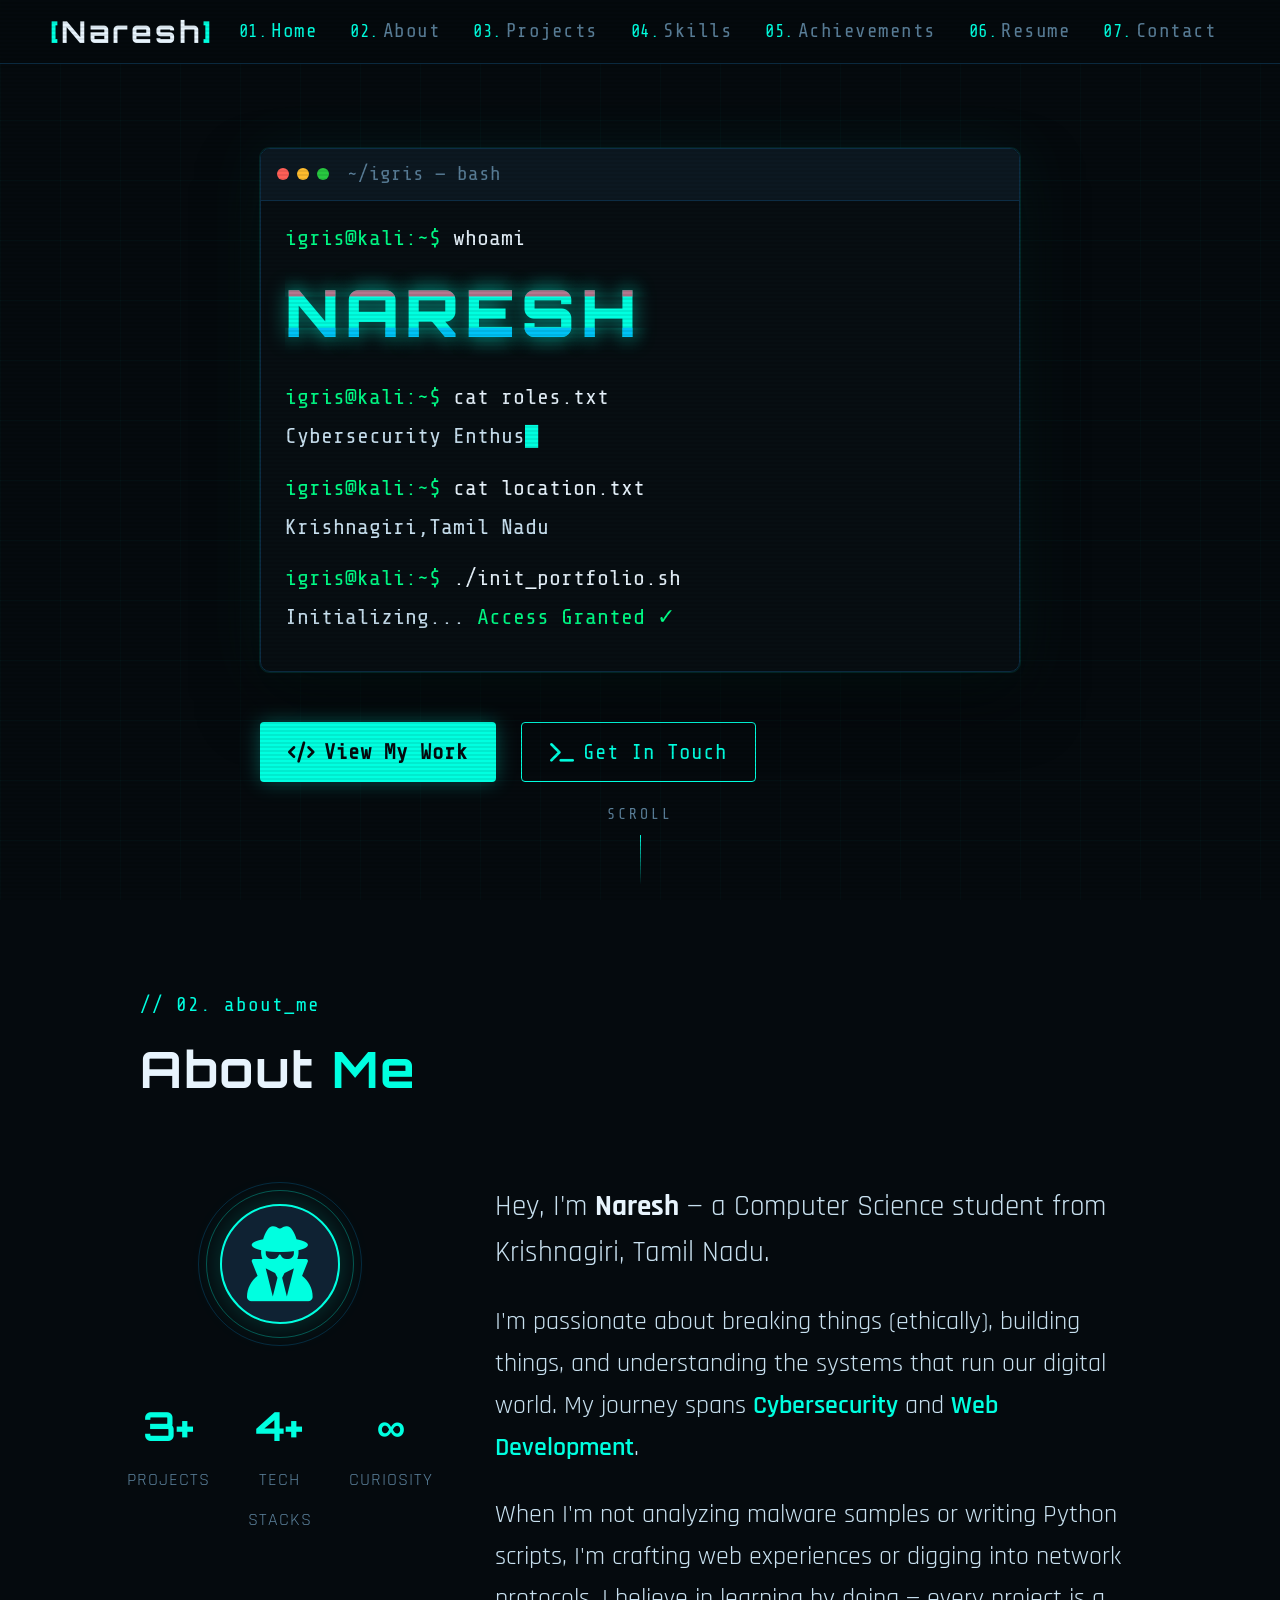
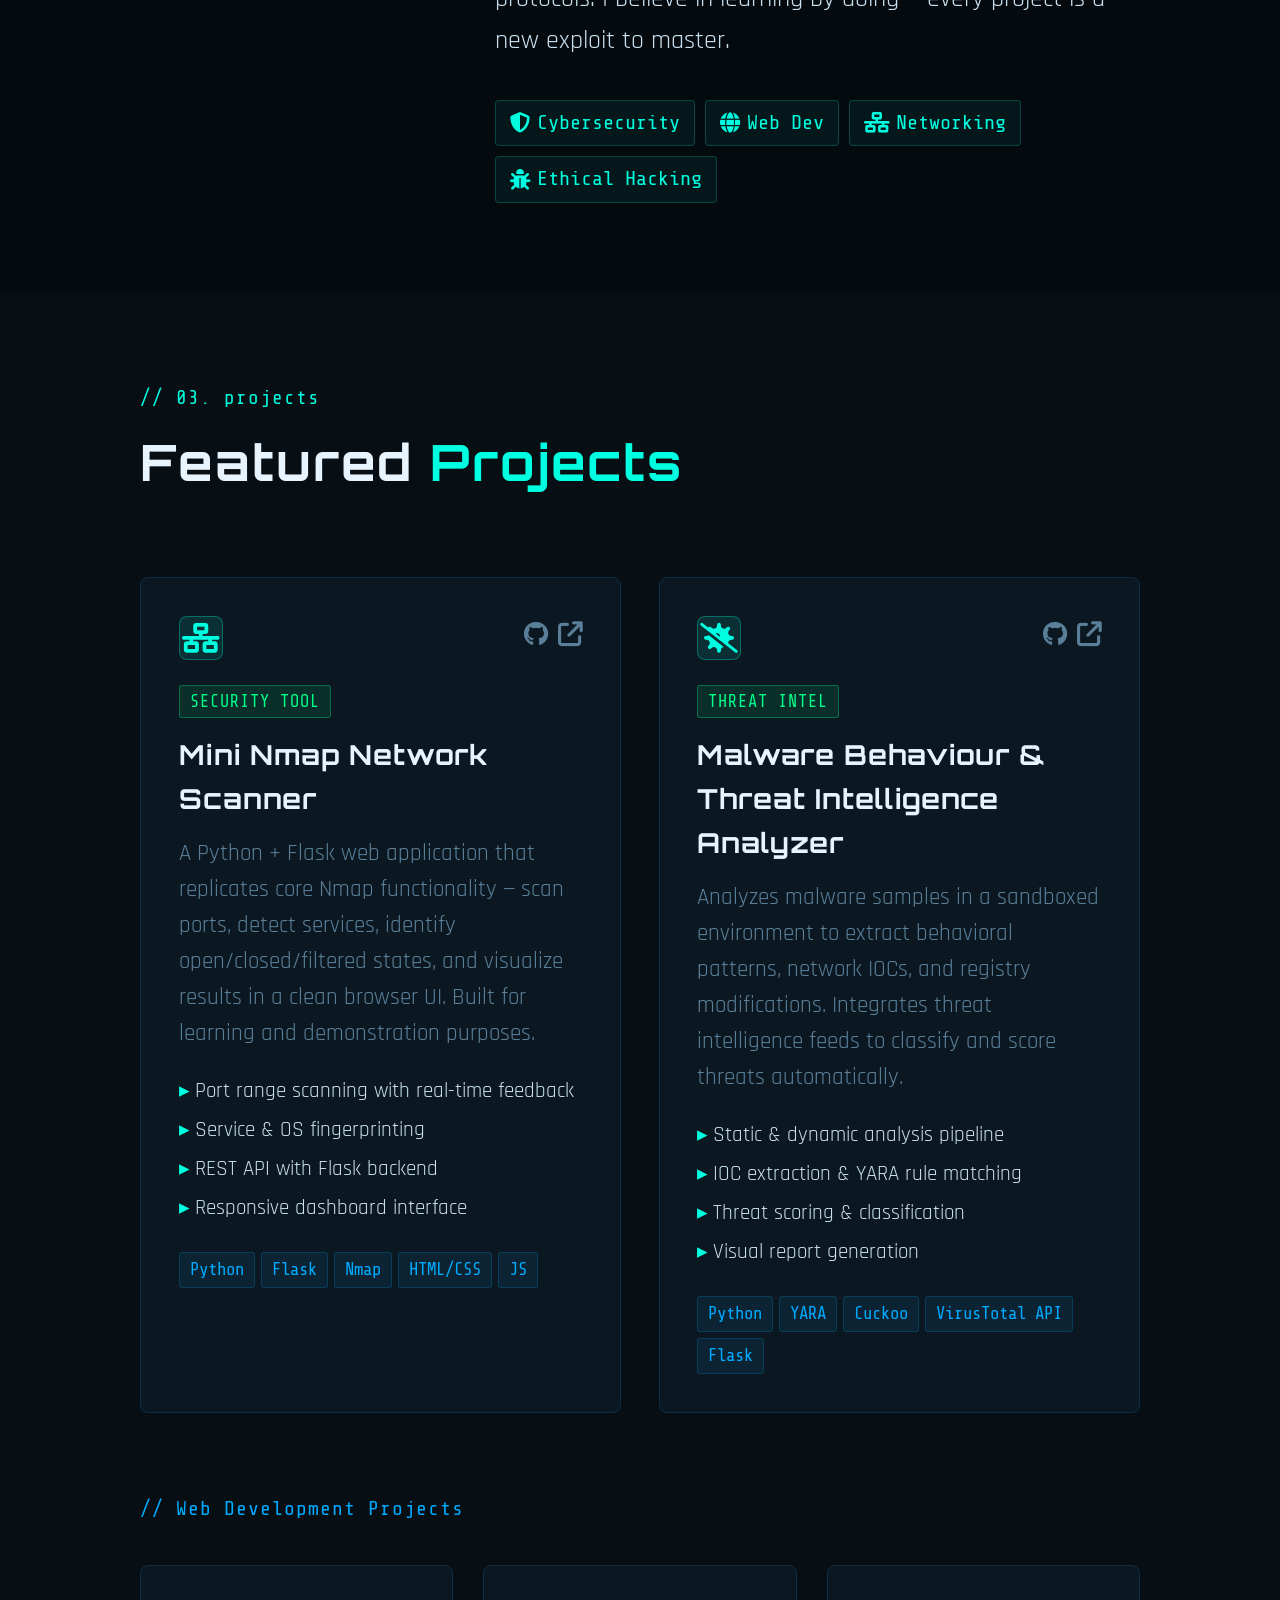
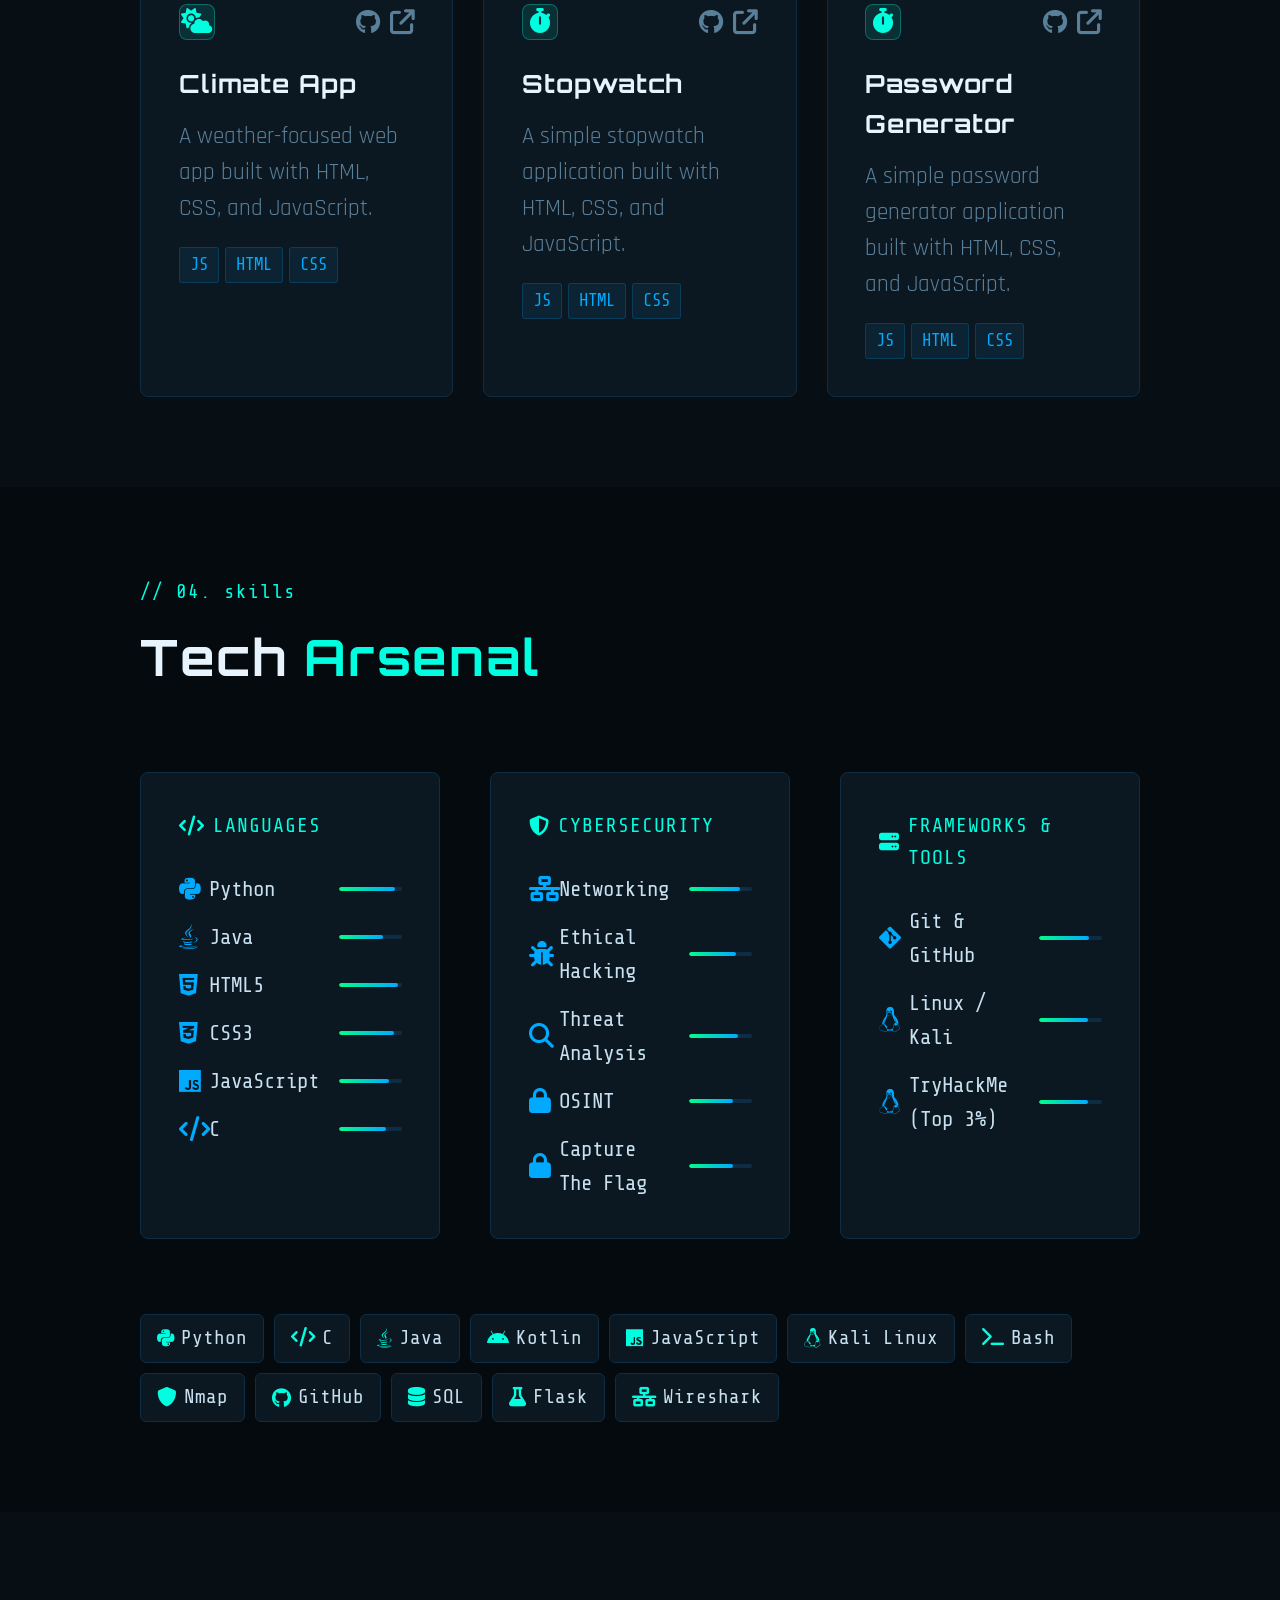
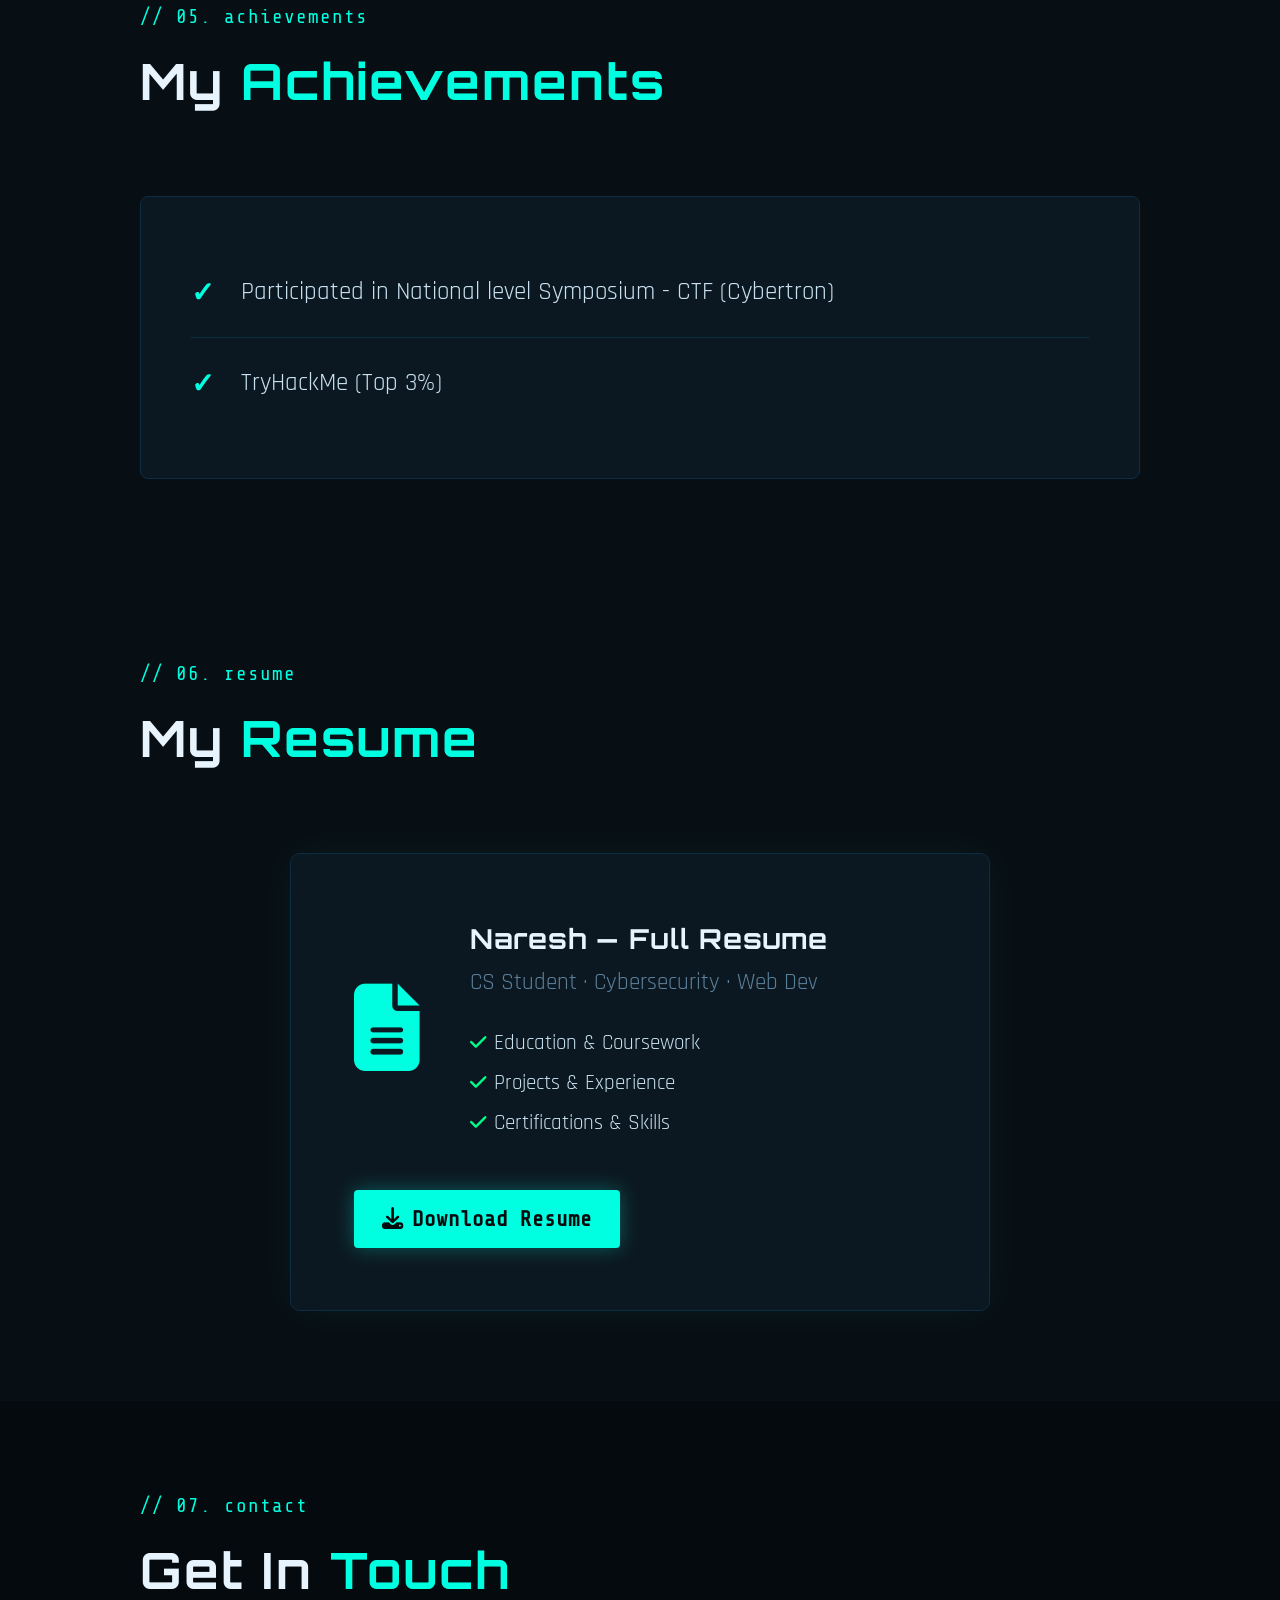
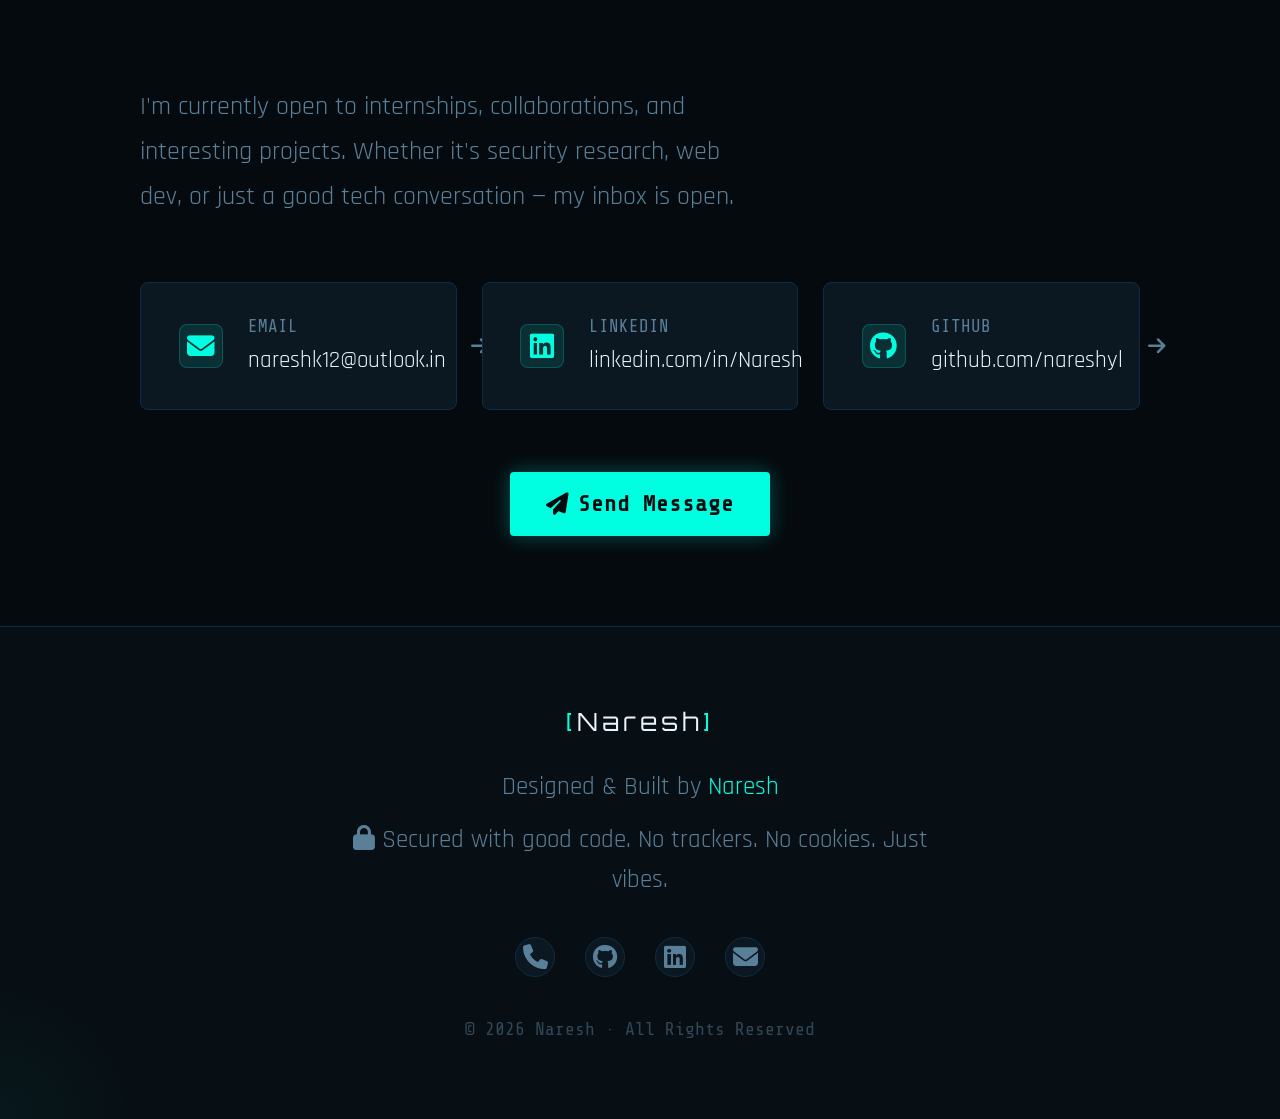
==== index.html @ d94ddc23 "Initial commit" ====
<!DOCTYPE html>
<html lang="en">
<head>
  <meta charset="UTF-8" />
  <meta name="viewport" content="width=device-width, initial-scale=1.0"/>
  <title>Naresh</title>
  <link rel="stylesheet" href="style.css" />
  <link rel="stylesheet" href="https://cdnjs.cloudflare.com/ajax/libs/font-awesome/6.5.0/css/all.min.css"/>
  <link href="https://fonts.googleapis.com/css2?family=Share+Tech+Mono&family=Rajdhani:wght@400;500;600;700&family=Orbitron:wght@400;700;900&display=swap" rel="stylesheet"/>
</head>
<body>

  <!-- Scanline overlay -->
  <div class="scanlines"></div>
  <!-- Grid background -->
  <div class="grid-bg"></div>

  <!-- ============ NAV ============ -->
  <nav id="navbar">
    <div class="nav-logo">
      <span class="bracket">[</span>Naresh<span class="bracket">]</span>
    </div>
    <button class="hamburger" id="hamburger" aria-label="Toggle menu">
      <span></span><span></span><span></span>
    </button>
    <ul class="nav-links" id="nav-links">
      <li><a href="#home" class="nav-link"><span class="nav-num">01.</span>Home</a></li>
      <li><a href="#about" class="nav-link"><span class="nav-num">02.</span>About</a></li>
      <li><a href="#projects" class="nav-link"><span class="nav-num">03.</span>Projects</a></li>
      <li><a href="#skills" class="nav-link"><span class="nav-num">04.</span>Skills</a></li>
      <li><a href="#achievements" class="nav-link"><span class="nav-num">05.</span>Achievements</a></li>
      <li><a href="#resume" class="nav-link"><span class="nav-num">06.</span>Resume</a></li>
      <li><a href="#contact" class="nav-link"><span class="nav-num">07.</span>Contact</a></li>
    </ul>
  </nav>

  <!-- ============ HERO ============ -->
  <section id="home" class="hero">
    <div class="hero-content">
      <div class="hero-terminal">
        <div class="terminal-bar">
          <span class="dot red"></span><span class="dot yellow"></span><span class="dot green"></span>
          <span class="terminal-title">~/igris — bash</span>
        </div>
        <div class="terminal-body">
          <p class="terminal-line"><span class="prompt">igris@kali:~$</span> <span class="cmd">whoami</span></p>
          <p class="terminal-output glitch" data-text="NARESH">NARESH</p>
          <p class="terminal-line"><span class="prompt">igris@kali:~$</span> <span class="cmd">cat roles.txt</span></p>
          <p class="terminal-output"><span id="typed-role"></span><span class="cursor-blink">█</span></p>
          <p class="terminal-line"><span class="prompt">igris@kali:~$</span> <span class="cmd">cat location.txt</span></p>
          <p class="terminal-output"> Krishnagiri,Tamil Nadu</p>
          <p class="terminal-line"><span class="prompt">igris@kali:~$</span> <span class="cmd">./init_portfolio.sh</span></p>
          <p class="terminal-output">Initializing... <span class="blink-text">Access Granted ✓</span></p>
        </div>
      </div>
      <div class="hero-cta">
        <a href="#projects" class="btn-primary"><i class="fa fa-code"></i> View My Work</a>
        <a href="#contact" class="btn-outline"><i class="fa fa-terminal"></i> Get In Touch</a>
      </div>
    </div>
    <div class="hero-particles" id="particles"></div>
    <div class="scroll-indicator">
      <span>SCROLL</span>
      <div class="scroll-line"></div>
    </div>
  </section>

  <!-- ============ ABOUT ============ -->
  <section id="about" class="section">
    <div class="container">
      <div class="section-header">
        <span class="section-tag">// 02. about_me</span>
        <h2>About <span class="accent">Me</span></h2>
      </div>
      <div class="about-grid">
        <div class="about-avatar">
          <div class="avatar-frame">
            <div class="avatar-inner">
              <i class="fa fa-user-secret avatar-icon"></i>
            </div>
            <div class="avatar-ring ring1"></div>
            <div class="avatar-ring ring2"></div>
          </div>
          <div class="about-stats">
            <div class="stat"><span class="stat-num">3+</span><span class="stat-label">Projects</span></div>
            <div class="stat"><span class="stat-num">4+</span><span class="stat-label">Tech Stacks</span></div>
            <div class="stat"><span class="stat-num">∞</span><span class="stat-label">Curiosity</span></div>
          </div>
        </div>
        <div class="about-text">
          <p class="about-intro">Hey, I'm <strong>Naresh</strong> — a Computer Science student from Krishnagiri, Tamil Nadu.</p>
          <p>I'm passionate about breaking things (ethically), building things, and understanding the systems that run our digital world. My journey spans <span class="highlight">Cybersecurity</span> and <span class="highlight">Web Development</span>.</p>
          <p>When I'm not analyzing malware samples or writing Python scripts, I'm crafting web experiences or digging into network protocols. I believe in learning by doing — every project is a new exploit to master.</p>
          <div class="about-tags">
            <span class="tag"><i class="fa fa-shield-halved"></i> Cybersecurity</span>
            <span class="tag"><i class="fa fa-globe"></i> Web Dev</span>
            <span class="tag"><i class="fa fa-network-wired"></i> Networking</span>
            <span class="tag"><i class="fa fa-bug"></i> Ethical Hacking</span>
          </div>
        </div>
      </div>
    </div>
  </section>

  <!-- ============ PROJECTS ============ -->
  <section id="projects" class="section alt-section">
    <div class="container">
      <div class="section-header">
        <span class="section-tag">// 03. projects</span>
        <h2>Featured <span class="accent">Projects</span></h2>
      </div>

      <!-- Featured Projects -->
      <div class="projects-featured">

        <div class="project-card featured" data-tilt>
          <div class="card-glow"></div>
          <div class="project-header">
            <div class="project-icon"><i class="fa fa-network-wired"></i></div>
            <div class="project-links">
              <a href="https://github.com/nareshyl/mini-nmap-tool" target="_blank" rel="noopener noreferrer" class="icon-link" title="GitHub"><i class="fab fa-github"></i></a>
              <a href="https://mini-nmap-tool.onrender.com/" target="_blank" rel="noopener noreferrer" class="icon-link" title="Live Demo"><i class="fa fa-arrow-up-right-from-square"></i></a>
            </div>
          </div>
          <div class="project-badge">Security Tool</div>
          <h3 class="project-title">Mini Nmap Network Scanner</h3>
          <p class="project-desc">A Python + Flask web application that replicates core Nmap functionality — scan ports, detect services, identify open/closed/filtered states, and visualize results in a clean browser UI. Built for learning and demonstration purposes.</p>
          <ul class="project-features">
            <li>Port range scanning with real-time feedback</li>
            <li>Service & OS fingerprinting</li>
            <li>REST API with Flask backend</li>
            <li>Responsive dashboard interface</li>
          </ul>
          <div class="project-tech">
            <span>Python</span><span>Flask</span><span>Nmap</span><span>HTML/CSS</span><span>JS</span>
          </div>
        </div>

        <div class="project-card featured" data-tilt>
          <div class="card-glow"></div>
          <div class="project-header">
            <div class="project-icon"><i class="fa fa-virus-slash"></i></div>
            <div class="project-links">
              <a href="https://github.com/nareshyl/malware-analyzer" target="_blank" rel="noopener noreferrer" class="icon-link" title="GitHub"><i class="fab fa-github"></i></a>
              <a href="https://malware-behaviour-analyzer-with-threat.onrender.com/" target="_blank" rel="noopener noreferrer" class="icon-link" title="Live Demo"><i class="fa fa-arrow-up-right-from-square"></i></a>
            </div>
          </div>
          <div class="project-badge">Threat Intel</div>
          <h3 class="project-title">Malware Behaviour & Threat Intelligence Analyzer</h3>
          <p class="project-desc">Analyzes malware samples in a sandboxed environment to extract behavioral patterns, network IOCs, and registry modifications. Integrates threat intelligence feeds to classify and score threats automatically.</p>
          <ul class="project-features">
            <li>Static & dynamic analysis pipeline</li>
            <li>IOC extraction & YARA rule matching</li>
            <li>Threat scoring & classification</li>
            <li>Visual report generation</li>
          </ul>
          <div class="project-tech">
            <span>Python</span><span>YARA</span><span>Cuckoo</span><span>VirusTotal API</span><span>Flask</span>
          </div>
        </div>

      </div>

      <!-- Web Projects Grid -->
      <div class="web-projects-header">
        <span class="section-sub">// Web Development Projects</span>
      </div>
      <div class="projects-grid">
        <div class="project-card mini" data-tilt>
          <div class="project-header">
            <div class="project-icon small"><i class="fa fa-cloud-sun"></i></div>
            <div class="project-links">
              <a href="https://github.com/nareshyl/climate" target="_blank" rel="noopener noreferrer" class="icon-link" title="GitHub"><i class="fab fa-github"></i></a>
              <a href="https://nareshyl.github.io/climate/" target="_blank" rel="noopener noreferrer" class="icon-link" title="Live"><i class="fa fa-arrow-up-right-from-square"></i></a>
            </div>
          </div>
          <h3 class="project-title">Climate App</h3>
          <p class="project-desc">A weather-focused web app built with HTML, CSS, and JavaScript.</p>
          <div class="project-tech"><span>JS</span><span>HTML</span><span>CSS</span></div>
        </div>

        <div class="project-card mini" data-tilt>
          <div class="project-header">
            <div class="project-icon small"><i class="fa fa-stopwatch"></i></div>
            <div class="project-links">
              <a href="https://github.com/nareshyl/stopwatch" target="_blank" rel="noopener noreferrer" class="icon-link" title="GitHub"><i class="fab fa-github"></i></a>
              <a href="https://nareshyl.github.io/stopwatch/" target="_blank" rel="noopener noreferrer" class="icon-link" title="Live"><i class="fa fa-arrow-up-right-from-square"></i></a>
            </div>
          </div>
          <h3 class="project-title">Stopwatch</h3>
          <p class="project-desc">A simple stopwatch application built with HTML, CSS, and JavaScript.</p>
          <div class="project-tech"><span>JS</span><span>HTML</span><span>CSS</span></div>
        </div>

        <div class="project-card mini" data-tilt>
          <div class="project-header">
            <div class="project-icon small"><i class="fa fa-stopwatch"></i></div>
            <div class="project-links">
              <a href="https://github.com/nareshyl/Password-Generator-" target="_blank" rel="noopener noreferrer" class="icon-link" title="GitHub"><i class="fab fa-github"></i></a>
              <a href="https://nareshyl.github.io/Password-Generator-/" target="_blank" rel="noopener noreferrer" class="icon-link" title="Live"><i class="fa fa-arrow-up-right-from-square"></i></a>
            </div>
          </div>
          <h3 class="project-title">Password Generator</h3>
          <p class="project-desc">A simple password generator application built with HTML, CSS, and JavaScript.</p>
          <div class="project-tech"><span>JS</span><span>HTML</span><span>CSS</span></div>
        </div>

      </div>
    </div>
  </section>

  <!-- ============ SKILLS ============ -->
  <section id="skills" class="section">
    <div class="container">
      <div class="section-header">
        <span class="section-tag">// 04. skills</span>
        <h2>Tech <span class="accent">Arsenal</span></h2>
      </div>
      <div class="skills-container">

        <div class="skill-category">
          <div class="skill-cat-header"><i class="fa fa-code"></i> Languages</div>
          <div class="skill-items">
            <div class="skill-item">
              <i class="fab fa-python"></i>
              <span>Python</span>
              <div class="skill-bar"><div class="skill-fill" data-w="90"></div></div>
            </div>

            <div class="skill-item">
              <i class="fab fa-java"></i>
              <span>Java</span>
              <div class="skill-bar"><div class="skill-fill" data-w="70"></div></div>
            </div>
            <div class="skill-item">
              <i class="fab fa-html5"></i>
              <span>HTML5</span>
              <div class="skill-bar"><div class="skill-fill" data-w="95"></div></div>
            </div>
            <div class="skill-item">
              <i class="fab fa-css3-alt"></i>
              <span>CSS3</span>
              <div class="skill-bar"><div class="skill-fill" data-w="88"></div></div>
            </div>
            <div class="skill-item">
              <i class="fab fa-js"></i>
              <span>JavaScript</span>
              <div class="skill-bar"><div class="skill-fill" data-w="80"></div></div>
            </div>
            <div class="skill-item">
              <i class="fa fa-code"></i>
              <span>C</span>
              <div class="skill-bar"><div class="skill-fill" data-w="75"></div></div>
            </div>
          </div>
        </div>

        <div class="skill-category">
          <div class="skill-cat-header"><i class="fa fa-shield-halved"></i> Cybersecurity</div>
          <div class="skill-items">
            <div class="skill-item">
              <i class="fa fa-network-wired"></i>
              <span>Networking</span>
              <div class="skill-bar"><div class="skill-fill" data-w="82"></div></div>
            </div>
            <div class="skill-item">
              <i class="fa fa-bug"></i>
              <span>Ethical Hacking</span>
              <div class="skill-bar"><div class="skill-fill" data-w="75"></div></div>
            </div>
            <div class="skill-item">
              <i class="fa fa-magnifying-glass"></i>
              <span>Threat Analysis</span>
              <div class="skill-bar"><div class="skill-fill" data-w="78"></div></div>
            </div>
            <div class="skill-item">
              <i class="fa fa-lock"></i>
              <span>OSINT</span>
              <div class="skill-bar"><div class="skill-fill" data-w="70"></div></div>
            </div>
            <div class="skill-item">
              <i class="fa fa-lock"></i>
              <span>Capture The Flag</span>
              <div class="skill-bar"><div class="skill-fill" data-w="70"></div></div>
            </div>
          </div>
        </div>

        <div class="skill-category">
          <div class="skill-cat-header"><i class="fa fa-server"></i> Frameworks & Tools</div>
          <div class="skill-items">
            
            <div class="skill-item">
              <i class="fab fa-git-alt"></i>
              <span>Git & GitHub</span>
              <div class="skill-bar"><div class="skill-fill" data-w="80"></div></div>
            </div>
            <div class="skill-item">
              <i class="fab fa-linux"></i>
              <span>Linux / Kali</span>
              <div class="skill-bar"><div class="skill-fill" data-w="78"></div></div>
            </div>
            <div class="skill-item">
              <i class="fab fa-linux"></i>
              <span>TryHackMe (Top 3%)</span>
              <div class="skill-bar"><div class="skill-fill" data-w="78"></div></div>
            </div>
            
          </div>
        </div>

      </div>

      <!-- Tool badges -->
      <div class="tool-badges">
        <span class="tool-badge"><i class="fab fa-python"></i> Python</span>
        <span class="tool-badge"><i class="fa fa-code"></i> C</span>
        <span class="tool-badge"><i class="fab fa-java"></i> Java</span>
        <span class="tool-badge"><i class="fab fa-android"></i> Kotlin</span>
        <span class="tool-badge"><i class="fab fa-js"></i> JavaScript</span>
        <span class="tool-badge"><i class="fab fa-linux"></i> Kali Linux</span>
        <span class="tool-badge"><i class="fa fa-terminal"></i> Bash</span>
        <span class="tool-badge"><i class="fa fa-shield"></i> Nmap</span>
        <span class="tool-badge"><i class="fab fa-github"></i> GitHub</span>
        <span class="tool-badge"><i class="fa fa-database"></i> SQL</span>
        <span class="tool-badge"><i class="fa fa-flask"></i> Flask</span>
        <span class="tool-badge"><i class="fa fa-network-wired"></i> Wireshark</span>
      </div>
    </div>
  </section>

  <!-- ============ ACHIEVEMENTS ============ -->
  <section id="achievements" class="section alt-section">
    <div class="container">
      <div class="section-header">
        <span class="section-tag">// 05. achievements</span>
        <h2>My <span class="accent">Achievements</span></h2>
      </div>
      <ul class="achievements-list">
        <li>Participated in National level Symposium - CTF (Cybertron)</li>
        <li>TryHackMe (Top 3%)</li>
      </ul>
    </div>
  </section>


  <!-- ============ RESUME ============ -->
  <section id="resume" class="section alt-section">
    <div class="container">
      <div class="section-header">
        <span class="section-tag">// 06. resume</span>
        <h2>My <span class="accent">Resume</span></h2>
      </div>
      <div class="resume-card">
        <div class="resume-content">
          <div class="resume-icon-wrap">
            <i class="fa fa-file-lines resume-icon"></i>
            <div class="resume-pulse"></div>
          </div>
          <div class="resume-info">
            <h3>Naresh — Full Resume</h3>
            <p>CS Student · Cybersecurity · Web Dev</p>
            <ul class="resume-highlights">
              <li><i class="fa fa-check"></i> Education & Coursework</li>
              <li><i class="fa fa-check"></i> Projects & Experience</li>
              <li><i class="fa fa-check"></i> Certifications & Skills</li>
            </ul>
          </div>
          <a href="" class="btn-primary download-btn" download>
            <i class="fa fa-download"></i> Download Resume
          </a>
        </div>
      </div>
    </div>
  </section>

  <!-- ============ CONTACT ============ -->
  <section id="contact" class="section">
    <div class="container">
      <div class="section-header">
        <span class="section-tag">// 07. contact</span>
        <h2>Get In <span class="accent">Touch</span></h2>
      </div>
      <p class="contact-intro">I'm currently open to internships, collaborations, and interesting projects. Whether it's security research, web dev, or just a good tech conversation — my inbox is open.</p>

      <div class="contact-grid">
        <a href="mailto:naresh@example.com" class="contact-card">
          <div class="contact-icon"><i class="fa fa-envelope"></i></div>
          <div class="contact-info">
            <span class="contact-label">Email</span>
            <span class="contact-value">nareshk12@outlook.in</span>
          </div>
          <i class="fa fa-arrow-right contact-arrow"></i>
        </a>
        <a href="https://www.linkedin.com/in/naresh-k-203152295/" target="_blank" class="contact-card">
          <div class="contact-icon"><i class="fab fa-linkedin"></i></div>
          <div class="contact-info">
            <span class="contact-label">LinkedIn</span>
            <span class="contact-value">linkedin.com/in/Naresh</span>
          </div>
          <i class="fa fa-arrow-right contact-arrow"></i>
        </a>
        <a href="https://github.com/nareshyl" target="_blank" class="contact-card">
          <div class="contact-icon"><i class="fab fa-github"></i></div>
          <div class="contact-info">
            <span class="contact-label">GitHub</span>
            <span class="contact-value">github.com/nareshyl</span>
          </div>
          <i class="fa fa-arrow-right contact-arrow"></i>
        </a>
      </div>

      <div class="contact-cta">
        <a href="mailto:nareshk12@outlook.in" class="btn-primary large">
          <i class="fa fa-paper-plane"></i> Send Message
        </a>
      </div>
    </div>
  </section>

  <!-- ============ FOOTER ============ -->
  <footer class="footer">
    <div class="footer-inner">
      <div class="footer-logo"><span class="bracket">[</span>Naresh<span class="bracket">]</span></div>
      <p class="footer-text">Designed & Built by <span class="accent">Naresh</span></p>
      <p class="footer-copy">
        <i class="fa fa-lock"></i> Secured with good code. No trackers. No cookies. Just vibes.
      </p>
      <div class="footer-links">
        <a href="tel:+917604908540"><i class="fa fa-phone"></i></a>
        <a href="https://github.com/nareshyl" target="_blank"><i class="fab fa-github"></i></a>
        <a href="https://www.linkedin.com/in/naresh-k-203152295/" target="_blank"><i class="fab fa-linkedin"></i></a>
        <a href="mailto:nareshk12@outlook.in"><i class="fa fa-envelope"></i></a>
      </div>
      <p class="footer-bottom">© 2025 Naresh · All Rights Reserved</p>
    </div>
  </footer>

  <script src="script.js"></script>
</body>
</html>
---- style.css ----
/* =============================================
   IGRIS PORTFOLIO — style.css
   Hacker Dark UI · Neon Green/Blue Cyberpunk
============================================= */

/* ---- VARIABLES ---- */
:root {
  --bg:         #050a0e;
  --bg2:        #080f14;
  --surface:    #0c1821;
  --surface2:   #0f2233;
  --border:     #0d2d45;
  --accent:     #00ffe0;
  --accent2:    #00aaff;
  --accent3:    #00ff88;
  --danger:     #ff3e6c;
  --text:       #c8e0ef;
  --text-dim:   #5a7f99;
  --text-bright:#e8f4fd;
  --font-mono:  'Share Tech Mono', monospace;
  --font-head:  'Orbitron', sans-serif;
  --font-body:  'Rajdhani', sans-serif;
}

/* ---- RESET ---- */
*, *::before, *::after { box-sizing: border-box; margin: 0; padding: 0; }

html {
  scroll-behavior: smooth;
  font-size: 25px;
}

body {
  background: var(--bg);
  color: var(--text);
  font-family: var(--font-body);
  font-size: 1rem;
  line-height: 1.6;
  overflow-x: hidden;
}

/* ---- SCANLINES ---- */
.scanlines {
  position: fixed; inset: 0;
  background: repeating-linear-gradient(
    to bottom,
    transparent 0px,
    transparent 2px,
    rgba(0,0,0,0.08) 2px,
    rgba(0,0,0,0.08) 4px
  );
  pointer-events: none;
  z-index: 9999;
}

/* ---- GRID BG ---- */
.grid-bg {
  position: fixed; inset: 0;
  background-image:
    linear-gradient(rgba(0,255,224,0.025) 1px, transparent 1px),
    linear-gradient(90deg, rgba(0,255,224,0.025) 1px, transparent 1px);
  background-size: 60px 60px;
  pointer-events: none;
  z-index: 0;
}

/* ---- SCROLLBAR ---- */
::-webkit-scrollbar { width: 4px; }
::-webkit-scrollbar-track { background: var(--bg); }
::-webkit-scrollbar-thumb { background: var(--accent); border-radius: 2px; }

/* ---- NAV ---- */
#navbar {
  position: fixed; top: 0; left: 0; right: 0;
  display: flex; align-items: center; justify-content: space-between;
  padding: 0 2rem;
  height: 64px;
  background: rgba(5,10,14,0.92);
  backdrop-filter: blur(12px);
  border-bottom: 1px solid var(--border);
  z-index: 1000;
  transition: box-shadow 0.3s;
}
#navbar.scrolled {
  box-shadow: 0 0 30px rgba(0,255,224,0.08);
}

.nav-logo {
  font-family: var(--font-head);
  font-size: 1.2rem;
  font-weight: 700;
  color: var(--text-bright);
  letter-spacing: 3px;
}
.nav-logo .bracket { color: var(--accent); }

.nav-links {
  display: flex; gap: 0.2rem; list-style: none;
}
.nav-links a {
  display: flex; align-items: center; gap: 4px;
  padding: 6px 14px;
  color: var(--text-dim);
  text-decoration: none;
  font-family: var(--font-mono);
  font-size: 0.78rem;
  letter-spacing: 0.5px;
  border-radius: 4px;
  transition: color 0.2s, background 0.2s;
}
.nav-links a .nav-num { color: var(--accent); font-size: 0.7rem; }
.nav-links a:hover { color: var(--accent); background: rgba(0,255,224,0.05); }

.hamburger {
  display: none;
  flex-direction: column; gap: 5px;
  background: none; border: none; cursor: pointer; padding: 6px;
}
.hamburger span {
  display: block; width: 24px; height: 2px;
  background: var(--accent); border-radius: 2px;
  transition: all 0.3s;
}
.hamburger.open span:nth-child(1) { transform: translateY(7px) rotate(45deg); }
.hamburger.open span:nth-child(2) { opacity: 0; }
.hamburger.open span:nth-child(3) { transform: translateY(-7px) rotate(-45deg); }

/* ---- HERO ---- */
.hero {
  position: relative;
  min-height: 100vh;
  display: flex; align-items: center; justify-content: center;
  padding: 80px 2rem 2rem;
  overflow: hidden;
  z-index: 1;
}

.hero-content { position: relative; z-index: 2; max-width: 760px; width: 100%; }

/* Terminal Window */
.hero-terminal {
  background: rgba(8,15,20,0.95);
  border: 1px solid var(--border);
  border-radius: 10px;
  box-shadow:
    0 0 0 1px rgba(0,255,224,0.1),
    0 0 60px rgba(0,255,224,0.06),
    0 30px 60px rgba(0,0,0,0.5);
  overflow: hidden;
  margin-bottom: 2rem;
}

.terminal-bar {
  background: var(--surface);
  padding: 10px 16px;
  display: flex; align-items: center; gap: 8px;
  border-bottom: 1px solid var(--border);
}
.dot {
  width: 12px; height: 12px; border-radius: 50%;
}
.dot.red    { background: #ff5f57; }
.dot.yellow { background: #febc2e; }
.dot.green  { background: #28c840; }
.terminal-title {
  margin-left: 10px;
  font-family: var(--font-mono);
  font-size: 0.78rem;
  color: var(--text-dim);
}

.terminal-body { padding: 20px 24px; }
.terminal-line {
  font-family: var(--font-mono);
  font-size: 0.88rem;
  margin-bottom: 4px;
  color: var(--text-dim);
}
.terminal-line .prompt { color: var(--accent3); }
.terminal-line .cmd    { color: var(--text-bright); }

.terminal-output {
  font-family: var(--font-mono);
  font-size: 0.88rem;
  color: var(--text);
  margin-bottom: 16px;
  padding-left: 0;
}

/* Glitch on name */
.glitch {
  font-family: var(--font-head);
  font-size: 2.6rem;
  font-weight: 900;
  color: var(--accent);
  letter-spacing: 6px;
  position: relative;
  text-shadow: 0 0 20px rgba(0,255,224,0.5);
  animation: glitch 4s infinite;
}
.glitch::before, .glitch::after {
  content: attr(data-text);
  position: absolute; top: 0; left: 0; width: 100%;
}
.glitch::before {
  color: var(--danger);
  clip-path: polygon(0 0, 100% 0, 100% 35%, 0 35%);
  animation: glitch-top 4s infinite;
  opacity: 0.7;
}
.glitch::after {
  color: var(--accent2);
  clip-path: polygon(0 65%, 100% 65%, 100% 100%, 0 100%);
  animation: glitch-bot 4s infinite;
  opacity: 0.7;
}

@keyframes glitch {
  0%,90%,100% { transform: none; }
  91%          { transform: skewX(-2deg); }
  93%          { transform: skewX(2deg); }
  95%          { transform: skewX(-1deg); }
}
@keyframes glitch-top {
  0%,90%,100% { transform: none; }
  91%          { transform: translate(-3px, -2px); }
  93%          { transform: translate(3px, 0); }
}
@keyframes glitch-bot {
  0%,90%,100% { transform: none; }
  91%          { transform: translate(3px, 2px); }
  93%          { transform: translate(-3px, 0); }
}

.cursor-blink {
  color: var(--accent);
  animation: blink 1s step-end infinite;
}
@keyframes blink { 0%,100%{opacity:1} 50%{opacity:0} }

.blink-text { color: var(--accent3); animation: blink 1.5s ease infinite; }

/* CTA buttons */
.hero-cta {
  display: flex; gap: 1rem; flex-wrap: wrap;
}
.btn-primary, .btn-outline {
  display: inline-flex; align-items: center; gap: 8px;
  padding: 12px 28px;
  font-family: var(--font-mono);
  font-size: 0.85rem;
  letter-spacing: 1px;
  text-decoration: none;
  border-radius: 4px;
  transition: all 0.3s;
  cursor: pointer; border: none;
}
.btn-primary {
  background: var(--accent);
  color: var(--bg);
  font-weight: 600;
  box-shadow: 0 0 20px rgba(0,255,224,0.3);
}
.btn-primary:hover {
  background: #fff;
  box-shadow: 0 0 40px rgba(0,255,224,0.5);
  transform: translateY(-2px);
}
.btn-outline {
  background: transparent;
  color: var(--accent);
  border: 1px solid var(--accent);
}
.btn-outline:hover {
  background: rgba(0,255,224,0.08);
  box-shadow: 0 0 20px rgba(0,255,224,0.15);
  transform: translateY(-2px);
}

/* Particles */
.hero-particles {
  position: absolute; inset: 0;
  pointer-events: none;
  z-index: 0;
  overflow: hidden;
}
.particle {
  position: absolute;
  width: 2px; height: 2px;
  background: var(--accent);
  border-radius: 50%;
  opacity: 0;
  animation: float-up linear infinite;
}
@keyframes float-up {
  0%   { opacity: 0; transform: translateY(0) scale(1); }
  10%  { opacity: 0.6; }
  90%  { opacity: 0.2; }
  100% { opacity: 0; transform: translateY(-100vh) scale(0.5); }
}

/* Scroll indicator */
.scroll-indicator {
  position: absolute; bottom: 15px; left: 50%;
  transform: translateX(-50%);
  display: flex; flex-direction: column; align-items: center; gap: 8px;
  z-index: 2;
}
.scroll-indicator span {
  font-family: var(--font-mono);
  font-size: 0.6rem;
  color: var(--text-dim);
  letter-spacing: 3px;
}
.scroll-line {
  width: 1px; height: 50px;
  background: linear-gradient(to bottom, var(--accent), transparent);
  animation: scroll-pulse 2s ease infinite;
}
@keyframes scroll-pulse { 0%,100%{opacity:1;height:50px} 50%{opacity:0.3;height:30px} }

/* ---- SECTIONS ---- */
.section {
  position: relative;
  padding: 90px 0;
  z-index: 1;
}
.alt-section { background: var(--bg2); }

.container {
  max-width: 1100px;
  margin: 0 auto;
  padding: 0 2rem;
}

.section-header { margin-bottom: 3rem; }
.section-tag {
  font-family: var(--font-mono);
  font-size: 0.78rem;
  color: var(--accent);
  letter-spacing: 1px;
  display: block;
  margin-bottom: 8px;
}
.section-header h2 {
  font-family: var(--font-head);
  font-size: 2rem;
  font-weight: 700;
  color: var(--text-bright);
  letter-spacing: 2px;
}
.accent { color: var(--accent); }

/* ---- ABOUT ---- */
.about-grid {
  display: grid;
  grid-template-columns: 280px 1fr;
  gap: 3rem;
  align-items: start;
}

.about-avatar {
  display: flex; flex-direction: column; align-items: center; gap: 2rem;
}
.avatar-frame {
  position: relative;
  width: 160px; height: 160px;
  display: flex; align-items: center; justify-content: center;
}
.avatar-inner {
  width: 120px; height: 120px;
  background: var(--surface2);
  border: 2px solid var(--accent);
  border-radius: 50%;
  display: flex; align-items: center; justify-content: center;
  box-shadow: 0 0 30px rgba(0,255,224,0.2);
}
.avatar-icon { font-size: 3rem; color: var(--accent); }

.avatar-ring {
  position: absolute;
  border-radius: 50%;
  border: 1px solid;
  animation: spin linear infinite;
}
.ring1 {
  width: 148px; height: 148px;
  border-color: rgba(0,255,224,0.3);
  animation-duration: 8s;
}
.ring2 {
  width: 164px; height: 164px;
  border-color: rgba(0,170,255,0.2);
  animation-duration: 14s;
  animation-direction: reverse;
}
@keyframes spin { from{transform:rotate(0deg)} to{transform:rotate(360deg)} }

.about-stats {
  display: flex; gap: 1.5rem;
}
.stat {
  text-align: center;
}
.stat-num {
  display: block;
  font-family: var(--font-head);
  font-size: 1.6rem;
  font-weight: 700;
  color: var(--accent);
}
.stat-label {
  font-size: 0.72rem;
  color: var(--text-dim);
  letter-spacing: 1px;
  text-transform: uppercase;
}

.about-text p {
  margin-bottom: 1rem;
  color: var(--text);
  font-size: 1.05rem;
}
.about-intro { font-size: 1.15rem !important; }
.about-text strong { color: var(--text-bright); }
.highlight { color: var(--accent); font-weight: 600; }

.about-tags {
  display: flex; flex-wrap: wrap; gap: 10px;
  margin-top: 1.5rem;
}
.tag {
  display: inline-flex; align-items: center; gap: 6px;
  padding: 6px 14px;
  background: rgba(0,255,224,0.06);
  border: 1px solid rgba(0,255,224,0.2);
  border-radius: 4px;
  font-size: 0.82rem;
  font-family: var(--font-mono);
  color: var(--accent);
  transition: all 0.3s;
}
.tag:hover {
  background: rgba(0,255,224,0.12);
  border-color: var(--accent);
}

/* ---- PROJECTS ---- */
.projects-featured {
  display: grid;
  grid-template-columns: repeat(auto-fit, minmax(420px, 1fr));
  gap: 1.5rem;
  margin-bottom: 3rem;
}

.web-projects-header {
  margin-bottom: 1.5rem;
}
.section-sub {
  font-family: var(--font-mono);
  font-size: 0.8rem;
  color: var(--accent2);
  letter-spacing: 1px;
}

.projects-grid {
  display: grid;
  grid-template-columns: repeat(auto-fill, minmax(240px, 1fr));
  gap: 1.2rem;
}

/* Cards */
.project-card {
  position: relative;
  background: var(--surface);
  border: 1px solid var(--border);
  border-radius: 8px;
  padding: 1.5rem;
  transition: all 0.3s;
  overflow: hidden;
}
.project-card::before {
  content: '';
  position: absolute; inset: 0;
  background: linear-gradient(135deg, rgba(0,255,224,0.04) 0%, transparent 60%);
  opacity: 0;
  pointer-events: none;
  transition: opacity 0.3s;
}
.project-card:hover { border-color: rgba(0,255,224,0.4); transform: translateY(-4px); }
.project-card:hover::before { opacity: 1; }

.card-glow {
  position: absolute;
  top: -40px; right: -40px;
  width: 150px; height: 150px;
  background: radial-gradient(circle, rgba(0,255,224,0.12) 0%, transparent 70%);
  pointer-events: none;
  transition: opacity 0.3s;
  opacity: 0;
}
.project-card:hover .card-glow { opacity: 1; }

.project-header {
  position: relative;
  z-index: 1;
  display: flex; justify-content: space-between; align-items: flex-start;
  margin-bottom: 0.8rem;
}
.project-icon {
  width: 44px; height: 44px;
  background: rgba(0,255,224,0.1);
  border: 1px solid rgba(0,255,224,0.3);
  border-radius: 8px;
  display: flex; align-items: center; justify-content: center;
  font-size: 1.2rem;
  color: var(--accent);
}
.project-icon.small { width: 36px; height: 36px; font-size: 1rem; }

.project-links { display: flex; gap: 10px; }
.icon-link {
  position: relative;
  z-index: 2;
  color: var(--text-dim);
  font-size: 1rem;
  transition: color 0.2s, transform 0.2s;
  text-decoration: none;
  cursor: pointer;
}
.icon-link:hover { color: var(--accent); transform: translateY(-2px); }

.project-badge {
  display: inline-block;
  padding: 2px 10px;
  background: rgba(0,255,136,0.1);
  border: 1px solid rgba(0,255,136,0.3);
  border-radius: 3px;
  font-size: 0.68rem;
  font-family: var(--font-mono);
  color: var(--accent3);
  letter-spacing: 1px;
  margin-bottom: 0.6rem;
  text-transform: uppercase;
}

.project-title {
  font-family: var(--font-head);
  font-size: 1rem;
  color: var(--text-bright);
  letter-spacing: 1px;
  margin-bottom: 0.6rem;
}
.featured .project-title { font-size: 1.1rem; }

.project-desc {
  font-size: 0.9rem;
  color: var(--text-dim);
  line-height: 1.6;
  margin-bottom: 0.8rem;
}

.project-features {
  list-style: none;
  margin-bottom: 1rem;
}
.project-features li {
  font-size: 0.82rem;
  color: var(--text);
  padding: 3px 0;
  padding-left: 16px;
  position: relative;
}
.project-features li::before {
  content: '▸';
  color: var(--accent);
  position: absolute; left: 0;
}

.project-tech {
  display: flex; flex-wrap: wrap; gap: 6px;
}
.project-tech span {
  padding: 3px 10px;
  background: rgba(0,170,255,0.08);
  border: 1px solid rgba(0,170,255,0.2);
  border-radius: 3px;
  font-family: var(--font-mono);
  font-size: 0.7rem;
  color: var(--accent2);
}

.skills-container {
  display: grid;
  grid-template-columns: repeat(auto-fit, minmax(300px, 1fr));
  gap: 2rem;
  margin-bottom: 3rem;
}

.skill-category {
  background: var(--surface);
  border: 1px solid var(--border);
  border-radius: 8px;
  padding: 1.5rem;
}
.skill-cat-header {
  font-family: var(--font-mono);
  font-size: 0.8rem;
  color: var(--accent);
  letter-spacing: 1px;
  margin-bottom: 1.2rem;
  display: flex; align-items: center; gap: 8px;
  text-transform: uppercase;
}

.skill-items { display: flex; flex-direction: column; gap: 14px; }
.skill-item {
  display: grid;
  grid-template-columns: 20px 120px 1fr;
  align-items: center;
  gap: 10px;
}
.skill-item i { color: var(--accent2); font-size: 1rem; }
.skill-item span {
  font-size: 0.85rem;
  color: var(--text);
  font-family: var(--font-mono);
}

.skill-bar {
  height: 4px;
  background: var(--border);
  border-radius: 2px;
  overflow: hidden;
}
.skill-fill {
  height: 100%;
  background: linear-gradient(to right, var(--accent3), var(--accent2));
  border-radius: 2px;
  width: 0%;
  transition: width 1.2s cubic-bezier(0.4,0,0.2,1);
}

/* Tool badges */
.tool-badges {
  display: flex; flex-wrap: wrap; gap: 10px;
}
.tool-badge {
  display: inline-flex; align-items: center; gap: 7px;
  padding: 8px 16px;
  background: var(--surface);
  border: 1px solid var(--border);
  border-radius: 6px;
  font-family: var(--font-mono);
  font-size: 0.78rem;
  color: var(--text);
  transition: all 0.25s;
  cursor: default;
}
.tool-badge i { color: var(--accent); }
.tool-badge:hover {
  border-color: var(--accent);
  color: var(--accent);
  background: rgba(0,255,224,0.05);
  transform: translateY(-2px);
}

/* ---- ACHIEVEMENTS ---- */
.achievements-list {
  background: var(--surface);
  border: 1px solid var(--border);
  border-radius: 8px;
  padding: 2rem;
  list-style: none;
}

.achievements-list li {
  position: relative;
  padding: 1rem 0 1rem 2rem;
  color: var(--text);
  font-size: 1rem;
  line-height: 1.6;
  border-bottom: 1px solid var(--border);
}

.achievements-list li:last-child {
  border-bottom: none;
}

.achievements-list li::before {
  content: "✓";
  position: absolute;
  left: 0;
  top: 1rem;
  color: var(--accent);
  font-weight: bold;
  font-size: 1.1rem;
}

/* ---- RESUME ---- */
.resume-card {
  background: var(--surface);
  border: 1px solid var(--border);
  border-radius: 10px;
  padding: 2.5rem;
  max-width: 700px;
  margin: 0 auto;
  box-shadow: 0 0 40px rgba(0,255,224,0.05);
}
.resume-content {
  display: flex; align-items: center; gap: 2rem; flex-wrap: wrap;
}
.resume-icon-wrap {
  position: relative;
  flex-shrink: 0;
}
.resume-icon {
  font-size: 3.5rem;
  color: var(--accent);
  display: block;
  position: relative; z-index: 1;
}
.resume-pulse {
  position: absolute; inset: -10px;
  border-radius: 50%;
  border: 2px solid var(--accent);
  animation: pulse-ring 2s ease-out infinite;
  opacity: 0;
}
@keyframes pulse-ring {
  0%   { transform: scale(0.8); opacity: 0.7; }
  100% { transform: scale(1.5); opacity: 0; }
}
.resume-info { flex: 1; min-width: 200px; }
.resume-info h3 {
  font-family: var(--font-head);
  font-size: 1.1rem;
  color: var(--text-bright);
  letter-spacing: 1px;
  margin-bottom: 4px;
}
.resume-info p { color: var(--text-dim); font-size: 0.9rem; margin-bottom: 1rem; }
.resume-highlights { list-style: none; display: flex; flex-direction: column; gap: 6px; }
.resume-highlights li {
  font-size: 0.85rem;
  color: var(--text);
  display: flex; align-items: center; gap: 8px;
}
.resume-highlights li i { color: var(--accent3); font-size: 0.75rem; }

.download-btn { flex-shrink: 0; }

/* ---- CONTACT ---- */
.contact-intro {
  max-width: 600px;
  font-size: 1.05rem;
  color: var(--text-dim);
  margin-bottom: 2.5rem;
  line-height: 1.7;
}

.contact-grid {
  display: grid;
  grid-template-columns: repeat(auto-fit, minmax(280px, 1fr));
  gap: 1rem;
  margin-bottom: 2.5rem;
}

.contact-card {
  display: flex; align-items: center; gap: 1rem;
  background: var(--surface);
  border: 1px solid var(--border);
  border-radius: 8px;
  padding: 1.2rem 1.5rem;
  text-decoration: none;
  transition: all 0.3s;
}
.contact-card:hover {
  border-color: rgba(0,255,224,0.4);
  background: rgba(0,255,224,0.04);
  transform: translateY(-3px);
}
.contact-icon {
  width: 44px; height: 44px;
  background: rgba(0,255,224,0.1);
  border: 1px solid rgba(0,255,224,0.2);
  border-radius: 8px;
  display: flex; align-items: center; justify-content: center;
  font-size: 1.1rem;
  color: var(--accent);
  flex-shrink: 0;
}
.contact-info {
  display: flex; flex-direction: column; flex: 1;
}
.contact-label { font-size: 0.7rem; color: var(--text-dim); font-family: var(--font-mono); letter-spacing: 1px; text-transform: uppercase; }
.contact-value { font-size: 0.9rem; color: var(--text-bright); margin-top: 2px; }
.contact-arrow { color: var(--text-dim); font-size: 0.8rem; transition: transform 0.2s, color 0.2s; }
.contact-card:hover .contact-arrow { transform: translateX(4px); color: var(--accent); }

.contact-cta { text-align: center; }
.btn-primary.large { padding: 14px 36px; font-size: 0.9rem; }

/* ---- FOOTER ---- */
.footer {
  background: var(--bg2);
  border-top: 1px solid var(--border);
  padding: 3rem 2rem;
  text-align: center;
  position: relative;
  z-index: 1;
}
.footer-inner { max-width: 600px; margin: 0 auto; }
.footer-logo {
  font-family: var(--font-head);
  font-size: 25px;
  letter-spacing: 4px;
  color: var(--text-bright);
  margin-bottom: 1rem;
}
.footer-logo .bracket { color: var(--accent); }
.footer-text { font-size: 25px; color: var(--text-dim); margin-bottom: 0.5rem; }
.footer-copy { font-size: 25px; color: var(--text-dim); margin-bottom: 1.5rem; }
.footer-links { display: flex; justify-content: center; gap: 1.2rem; margin-bottom: 1.5rem; }
.footer-links a {
  width: 40px; height: 40px;
  background: var(--surface);
  border: 1px solid var(--border);
  border-radius: 50%;
  display: flex; align-items: center; justify-content: center;
  color: var(--text-dim);
  text-decoration: none;
  font-size: 1rem;
  transition: all 0.3s;
}
.footer-links a:hover { color: var(--accent); border-color: var(--accent); box-shadow: 0 0 15px rgba(0,255,224,0.2); }
.footer-bottom { font-size: 0.72rem; color: var(--text-dim); font-family: var(--font-mono); opacity: 0.5; }

/* ---- SCROLL REVEAL ---- */
.reveal {
  opacity: 0;
  transform: translateY(30px);
  transition: opacity 0.7s ease, transform 0.7s ease;
}
.reveal.visible {
  opacity: 1;
  transform: none;
}

/* ---- RESPONSIVE ---- */
@media (max-width: 900px) {
  .about-grid {
    grid-template-columns: 1fr;
  }
  .about-avatar { flex-direction: row; align-items: center; flex-wrap: wrap; }
}

@media (max-width: 768px) {
  .hamburger { display: flex; }
  .nav-links {
    position: fixed;
    top: 64px; right: 0;
    width: min(280px, 80vw);
    height: calc(100vh - 64px);
    background: rgba(5,10,14,0.98);
    backdrop-filter: blur(16px);
    flex-direction: column;
    padding: 2rem 1.5rem;
    gap: 0.5rem;
    border-left: 1px solid var(--border);
    transform: translateX(100%);
    transition: transform 0.3s ease;
  }
  .nav-links.open { transform: translateX(0); }
  .nav-links a { padding: 10px 14px; font-size: 0.85rem; }

  .hero { padding: 80px 1.2rem 2rem; }
  .glitch { font-size: 1.8rem; letter-spacing: 3px; }
  .terminal-body { padding: 14px 16px; }
  .terminal-line, .terminal-output { font-size: 0.78rem; }

  .projects-featured { grid-template-columns: 1fr; }
  .projects-grid { grid-template-columns: 1fr 1fr; }

  .resume-content { flex-direction: column; text-align: center; }
  .resume-highlights { align-items: center; }

  .contact-grid { grid-template-columns: 1fr; }

  .skills-container { grid-template-columns: 1fr; }
  .skill-item { grid-template-columns: 20px 100px 1fr; }
}

@media (max-width: 480px) {
  .projects-grid { grid-template-columns: 1fr; }
  .about-stats { flex-wrap: wrap; justify-content: center; }
  .hero-cta { flex-direction: column; }
  .btn-primary, .btn-outline { justify-content: center; }
  .section { padding: 60px 0; }
}
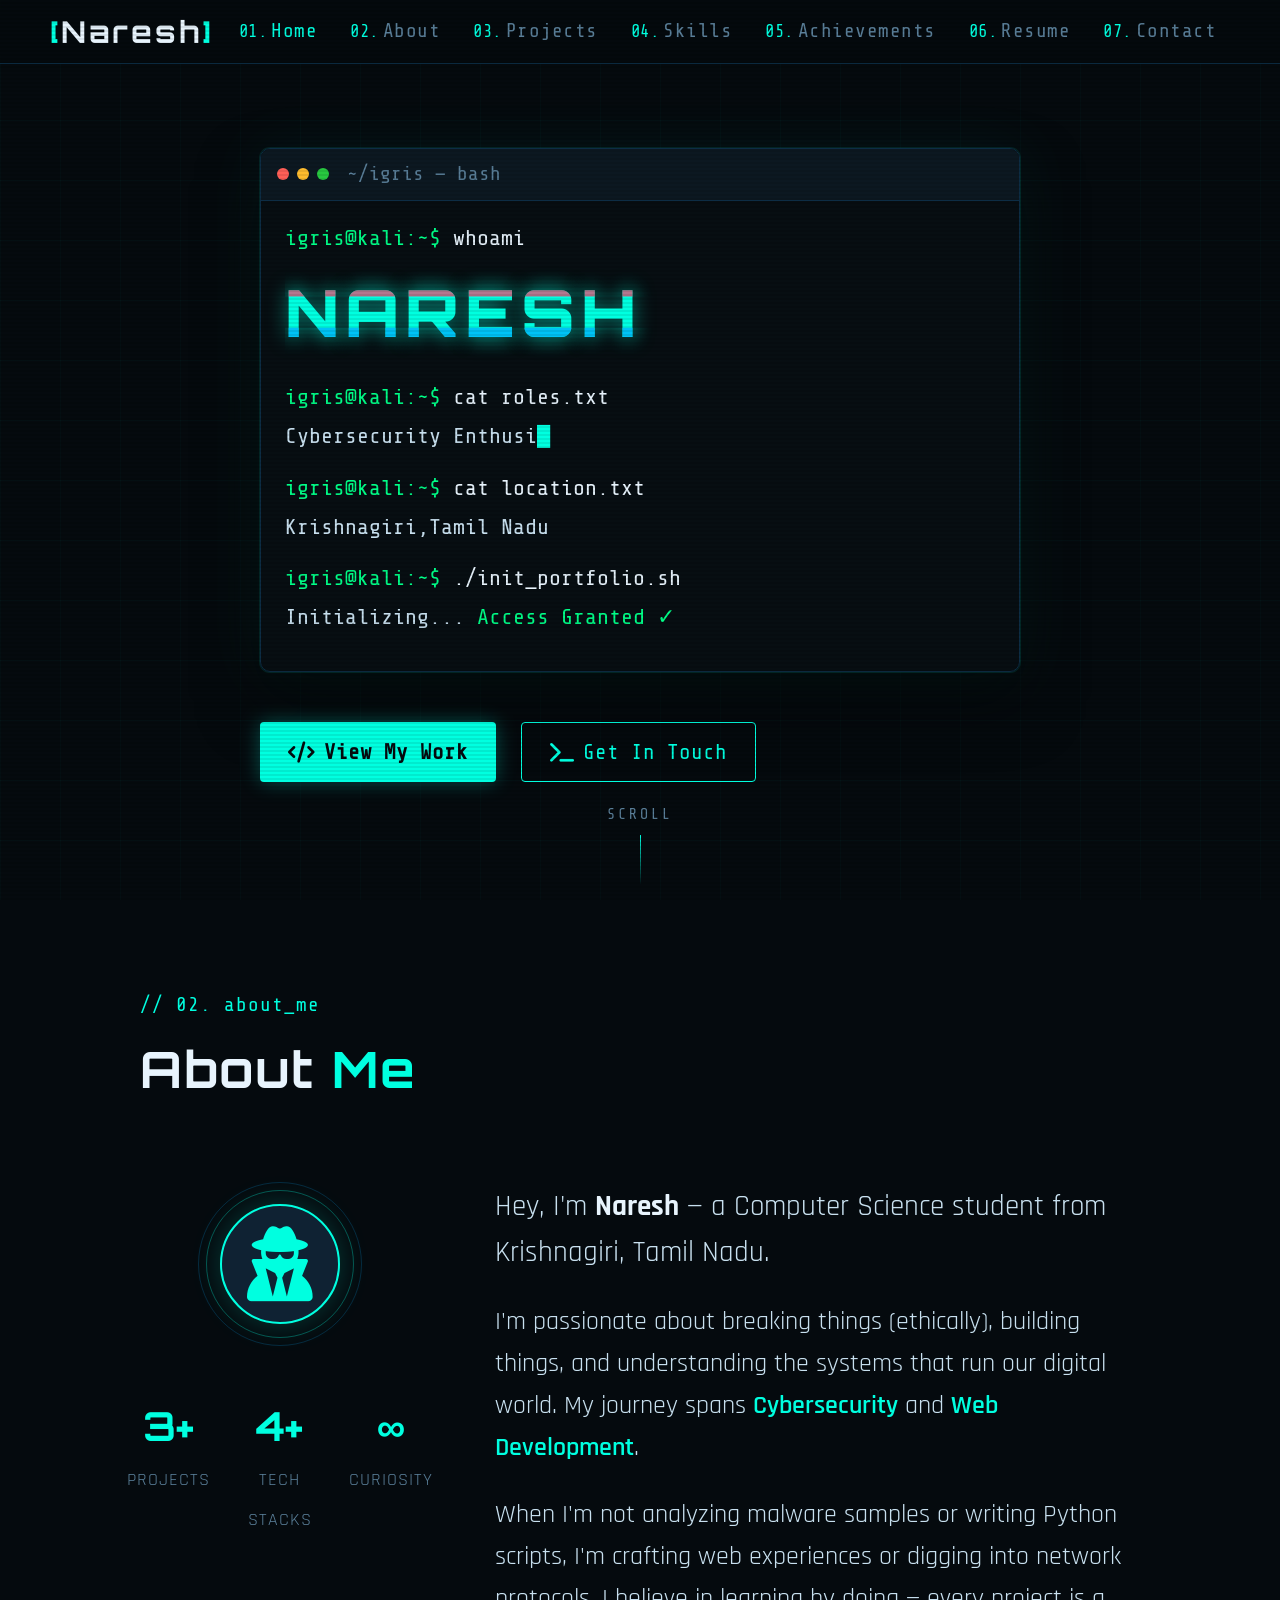
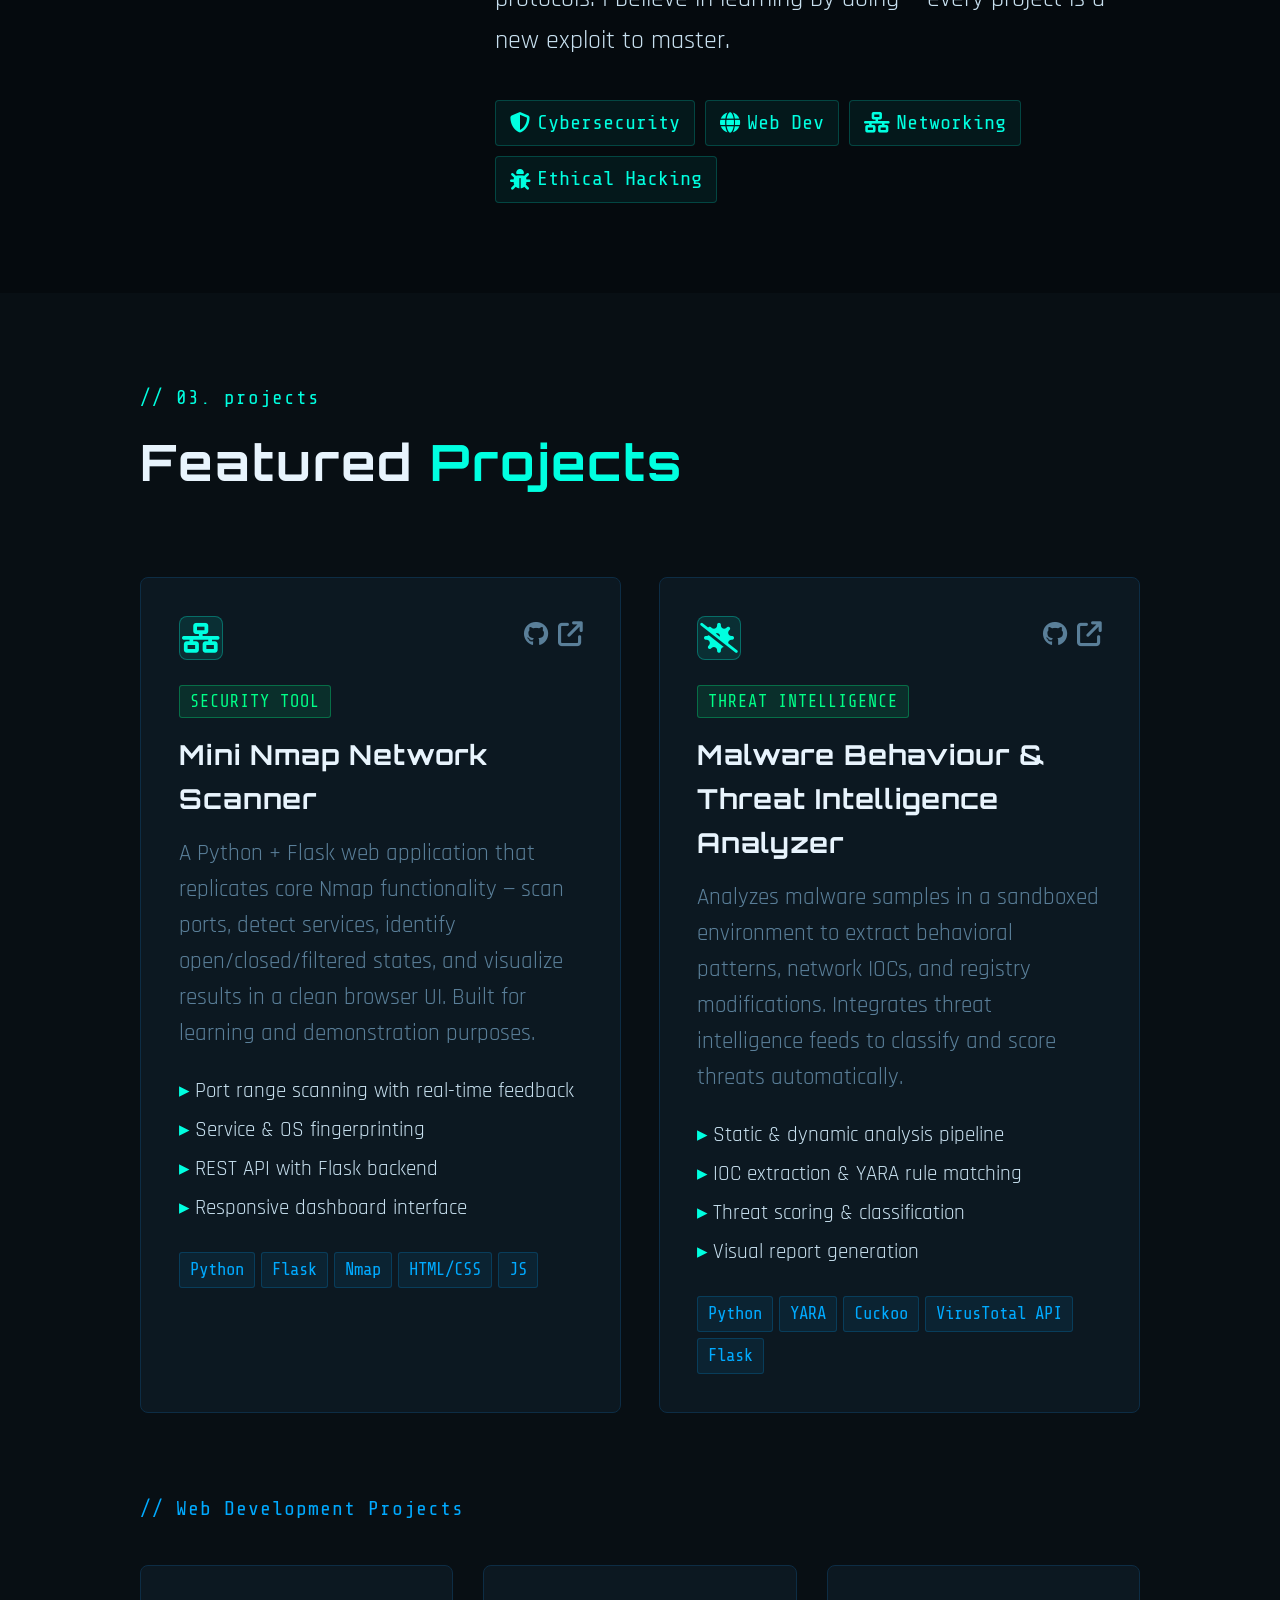
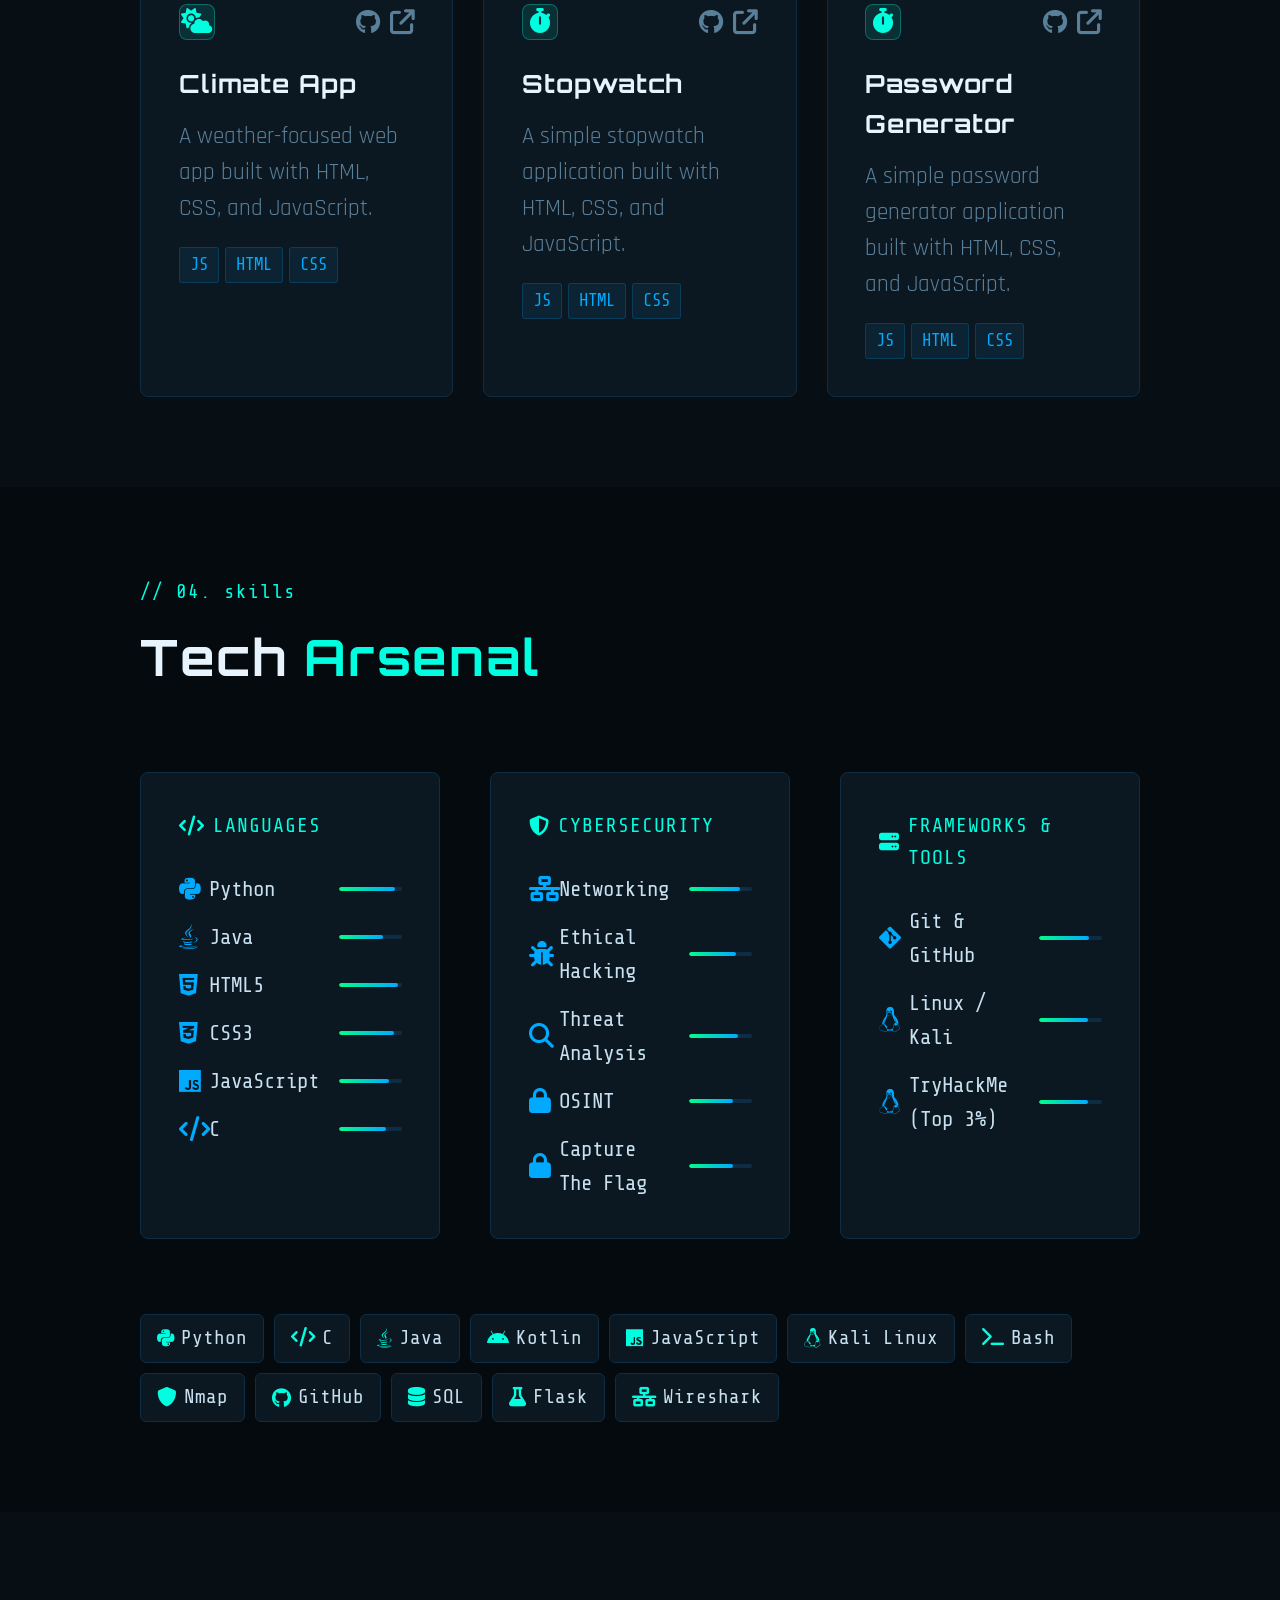
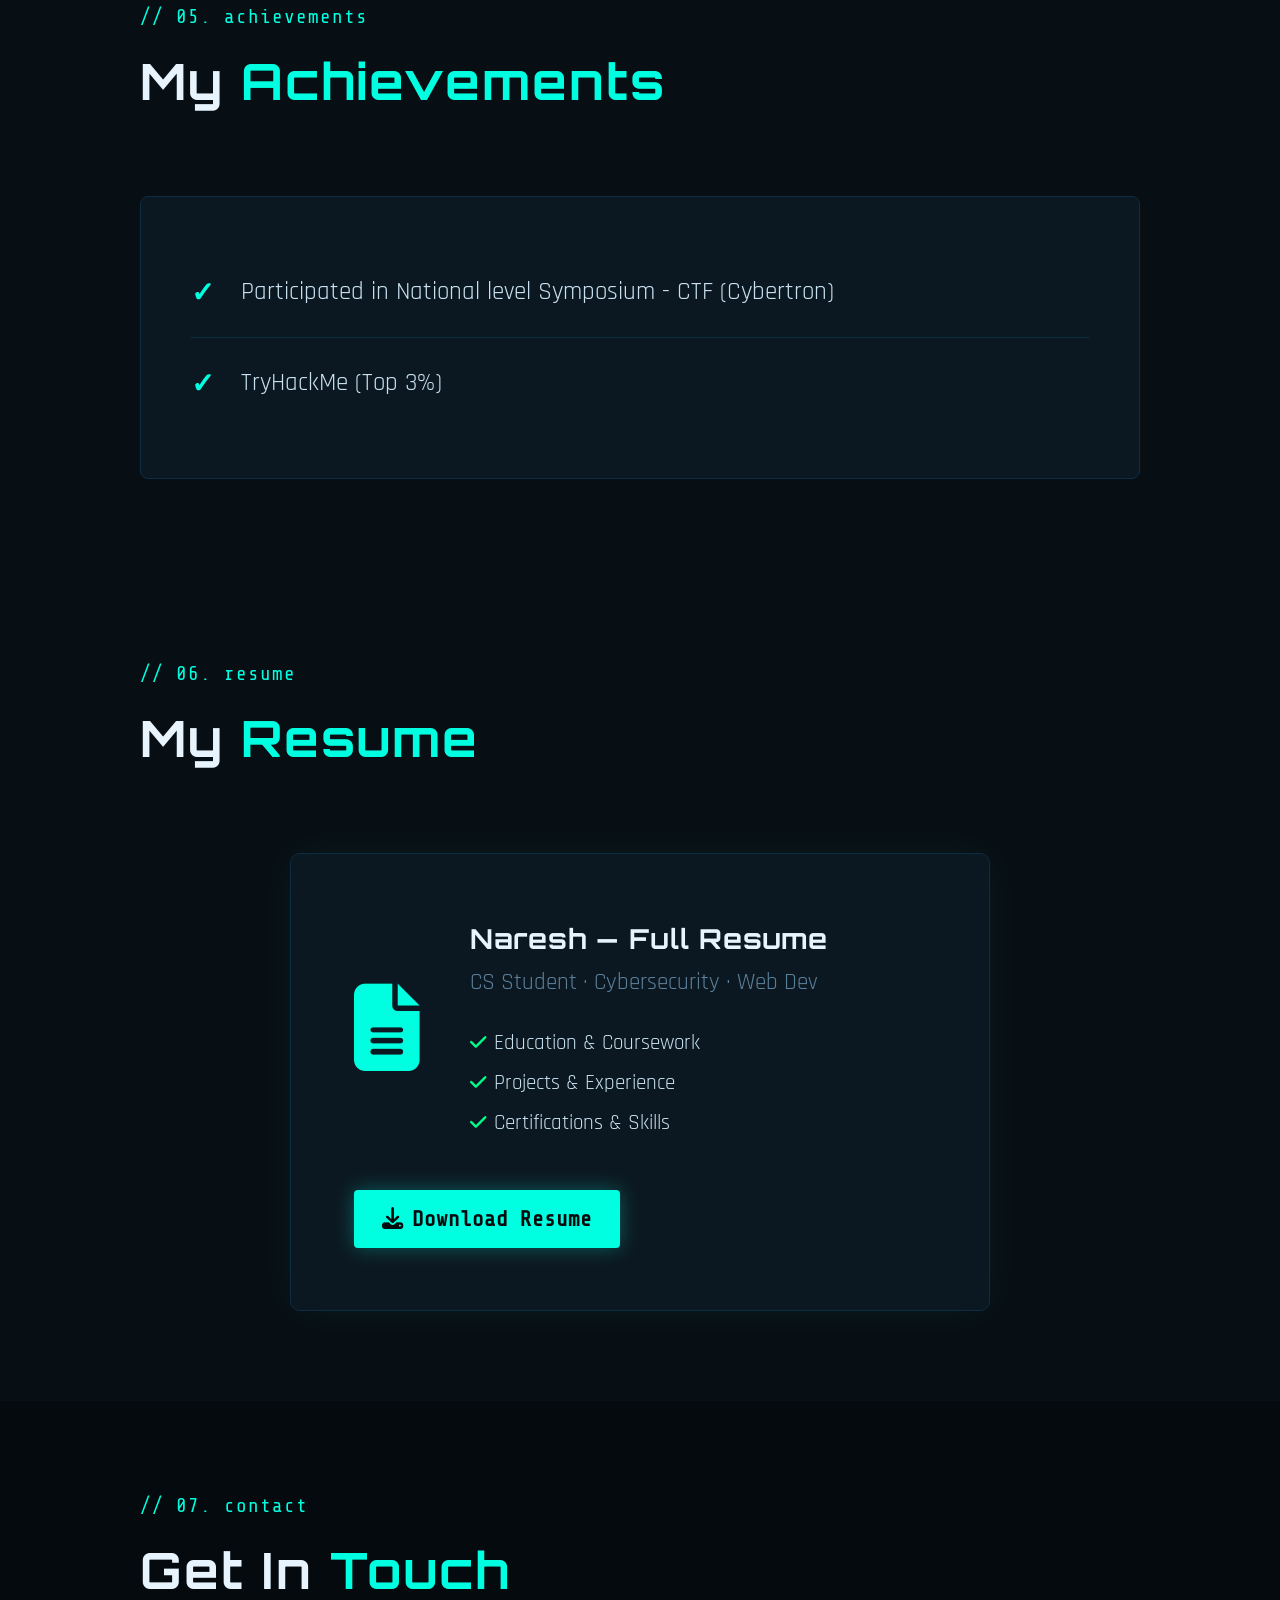
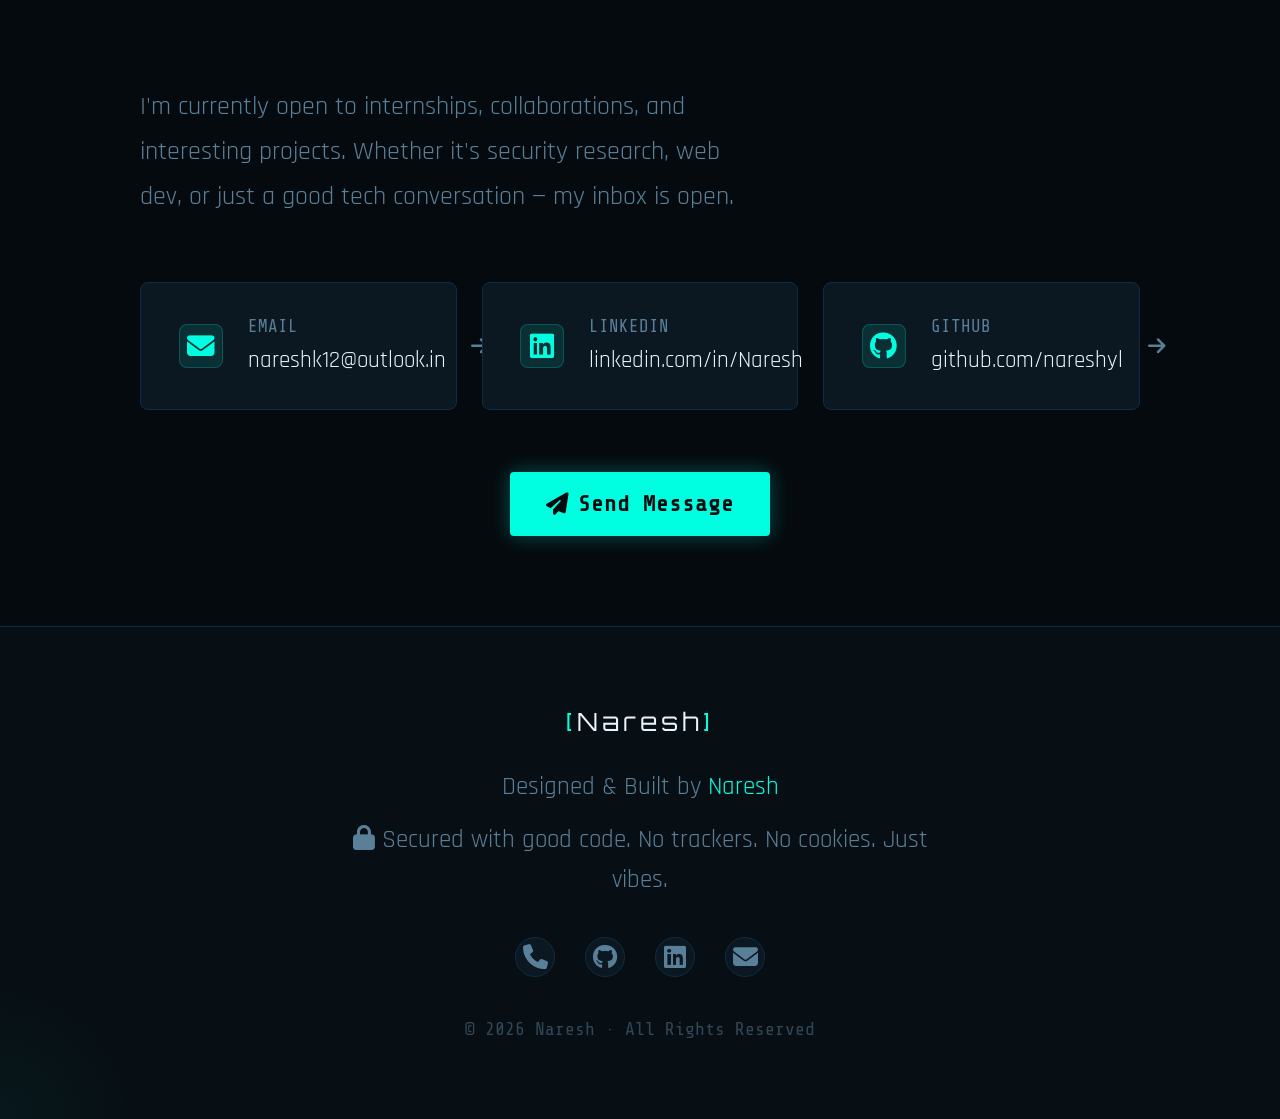
==== commit fecfa942: "Fix resume section text and remove Data Science label" ====
--- a/index.html
+++ b/index.html
@@ -145,7 +145,7 @@
               <a href="https://malware-behaviour-analyzer-with-threat.onrender.com/" target="_blank" rel="noopener noreferrer" class="icon-link" title="Live Demo"><i class="fa fa-arrow-up-right-from-square"></i></a>
             </div>
           </div>
-          <div class="project-badge">Threat Intel</div>
+          <div class="project-badge">Threat Intelligence</div>
           <h3 class="project-title">Malware Behaviour & Threat Intelligence Analyzer</h3>
           <p class="project-desc">Analyzes malware samples in a sandboxed environment to extract behavioral patterns, network IOCs, and registry modifications. Integrates threat intelligence feeds to classify and score threats automatically.</p>
           <ul class="project-features">
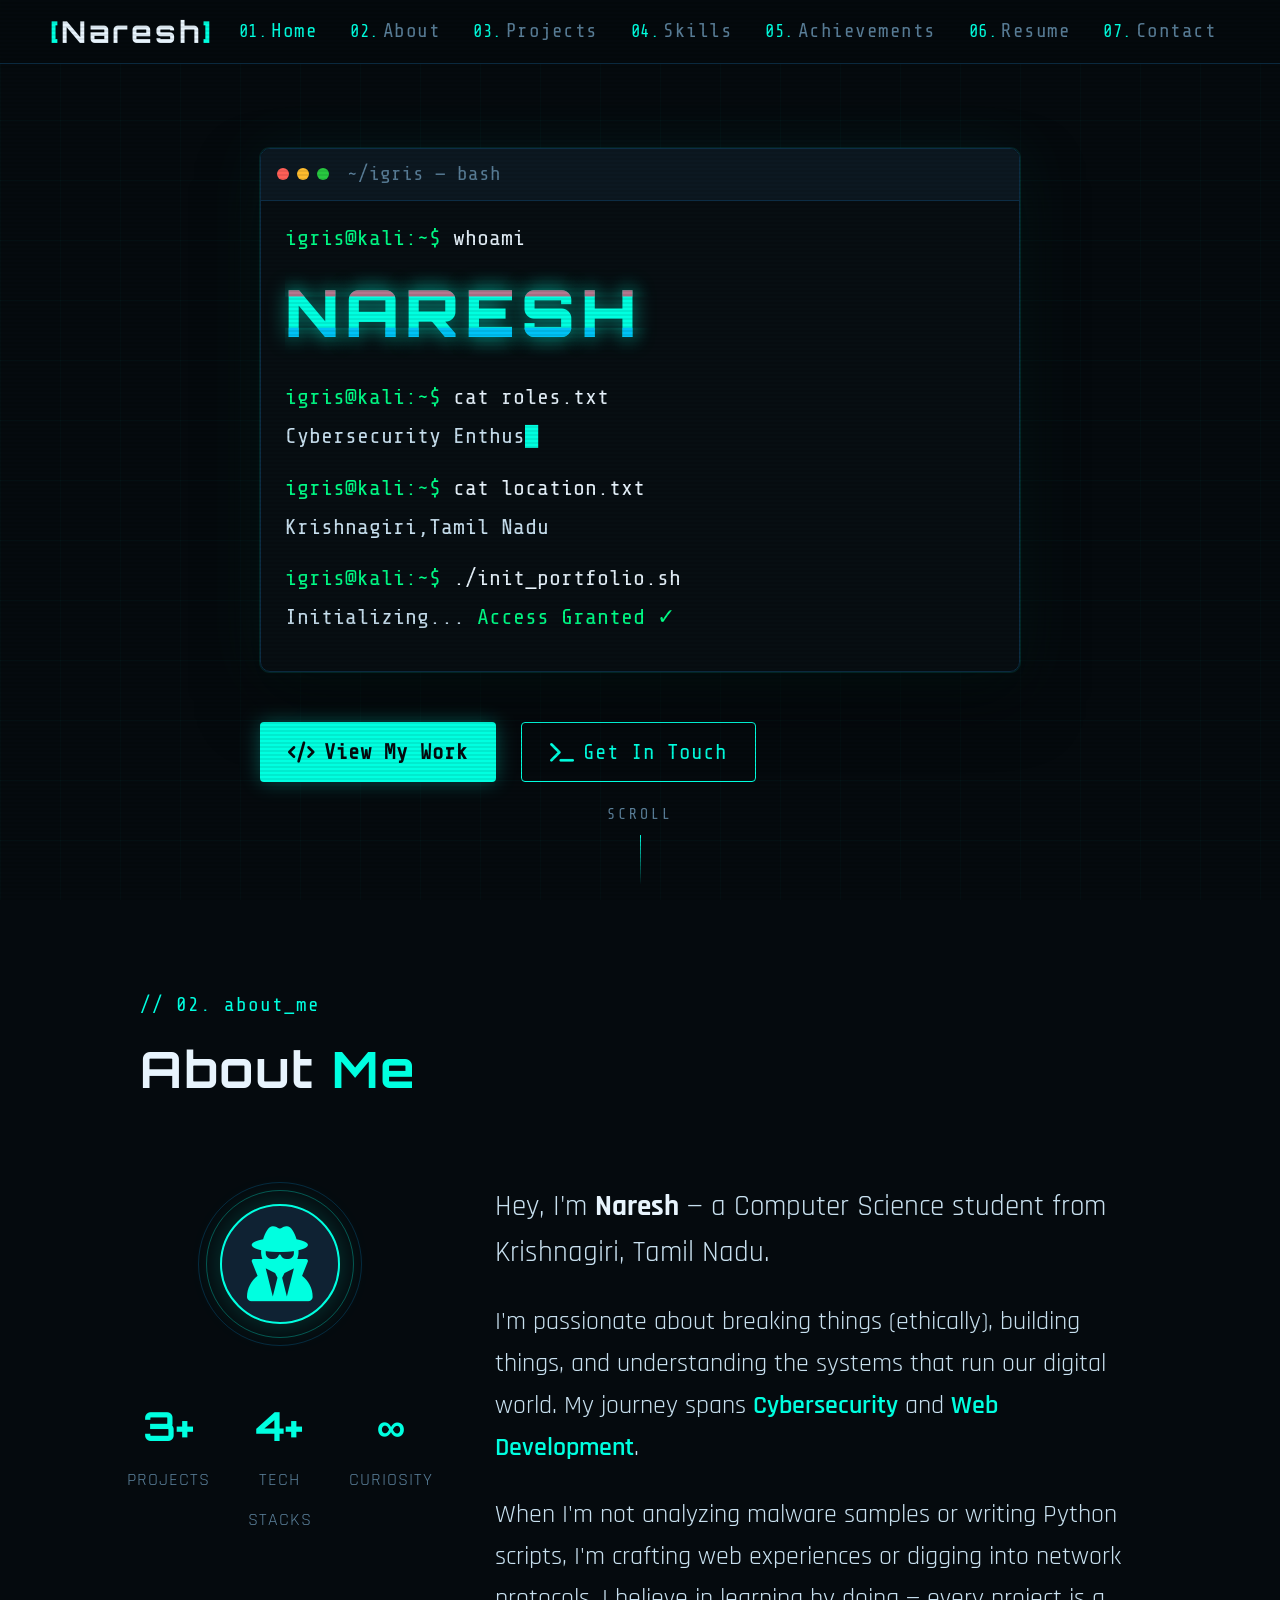
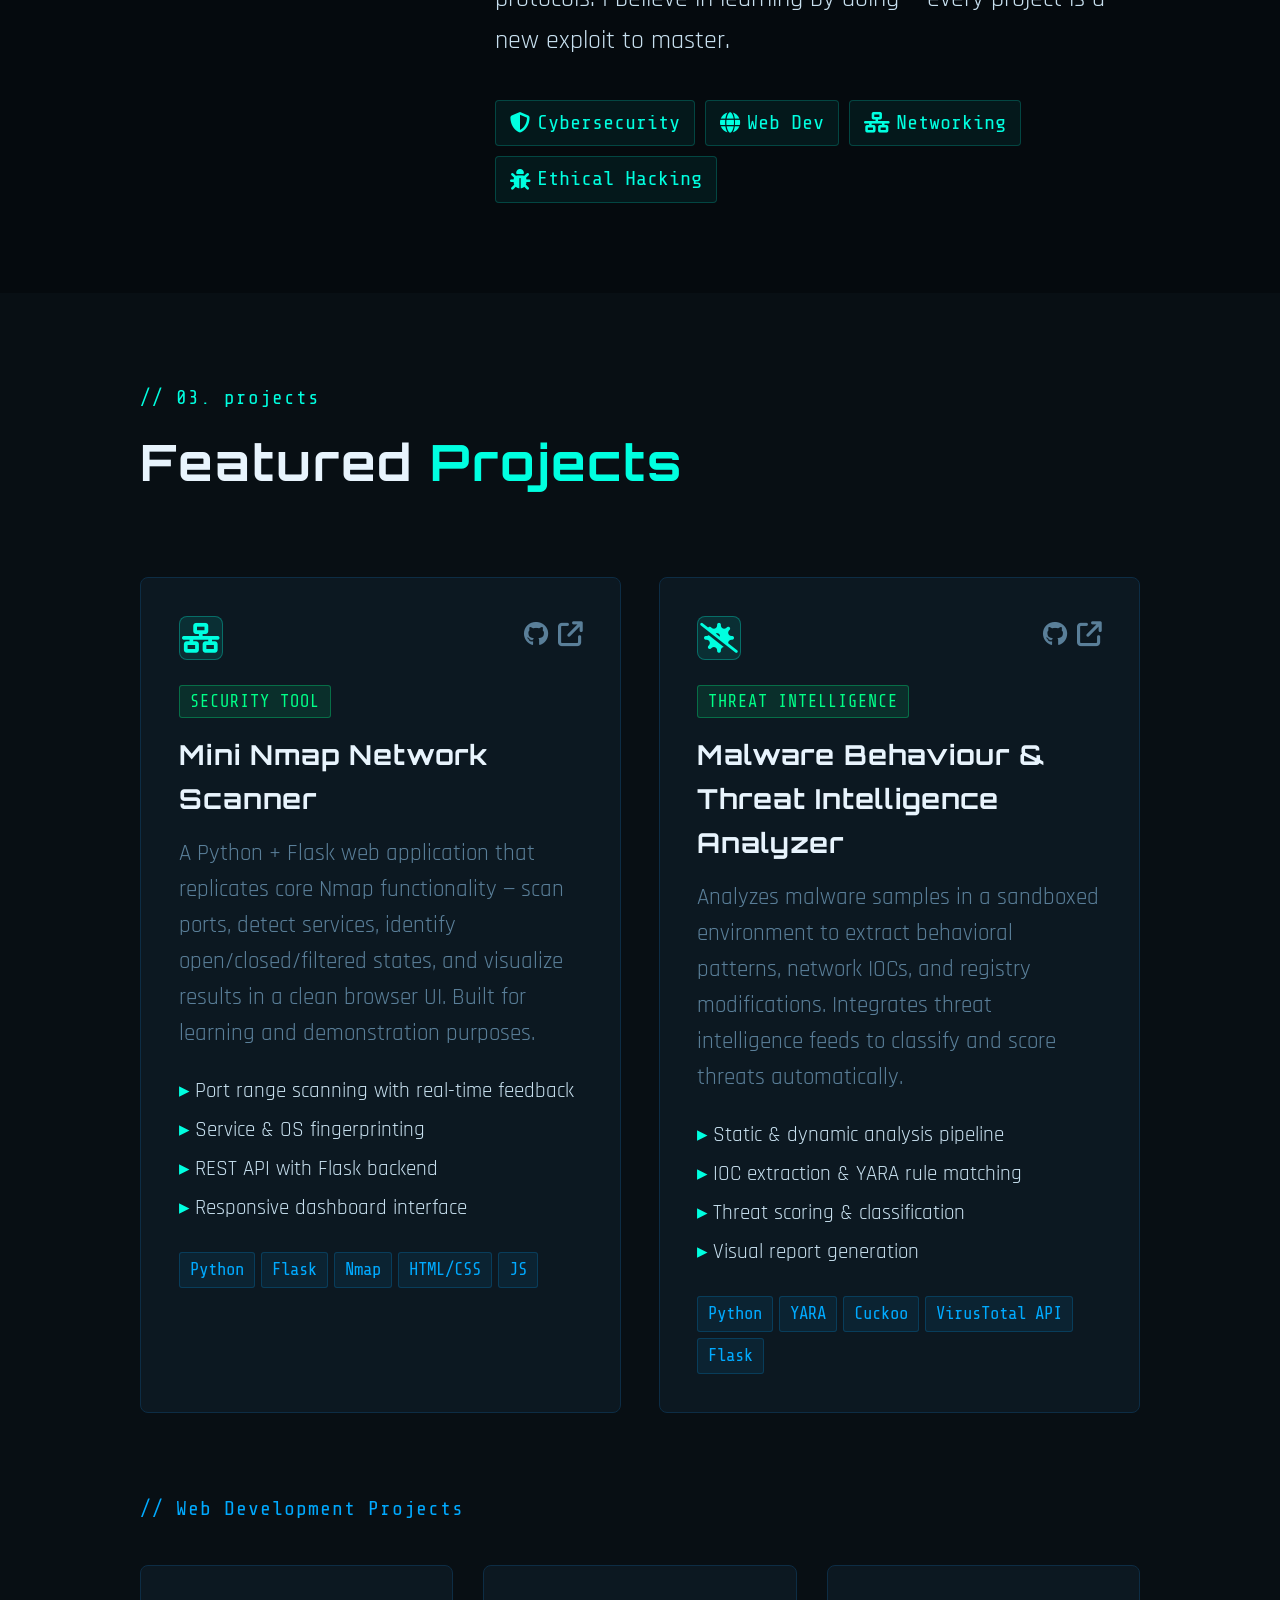
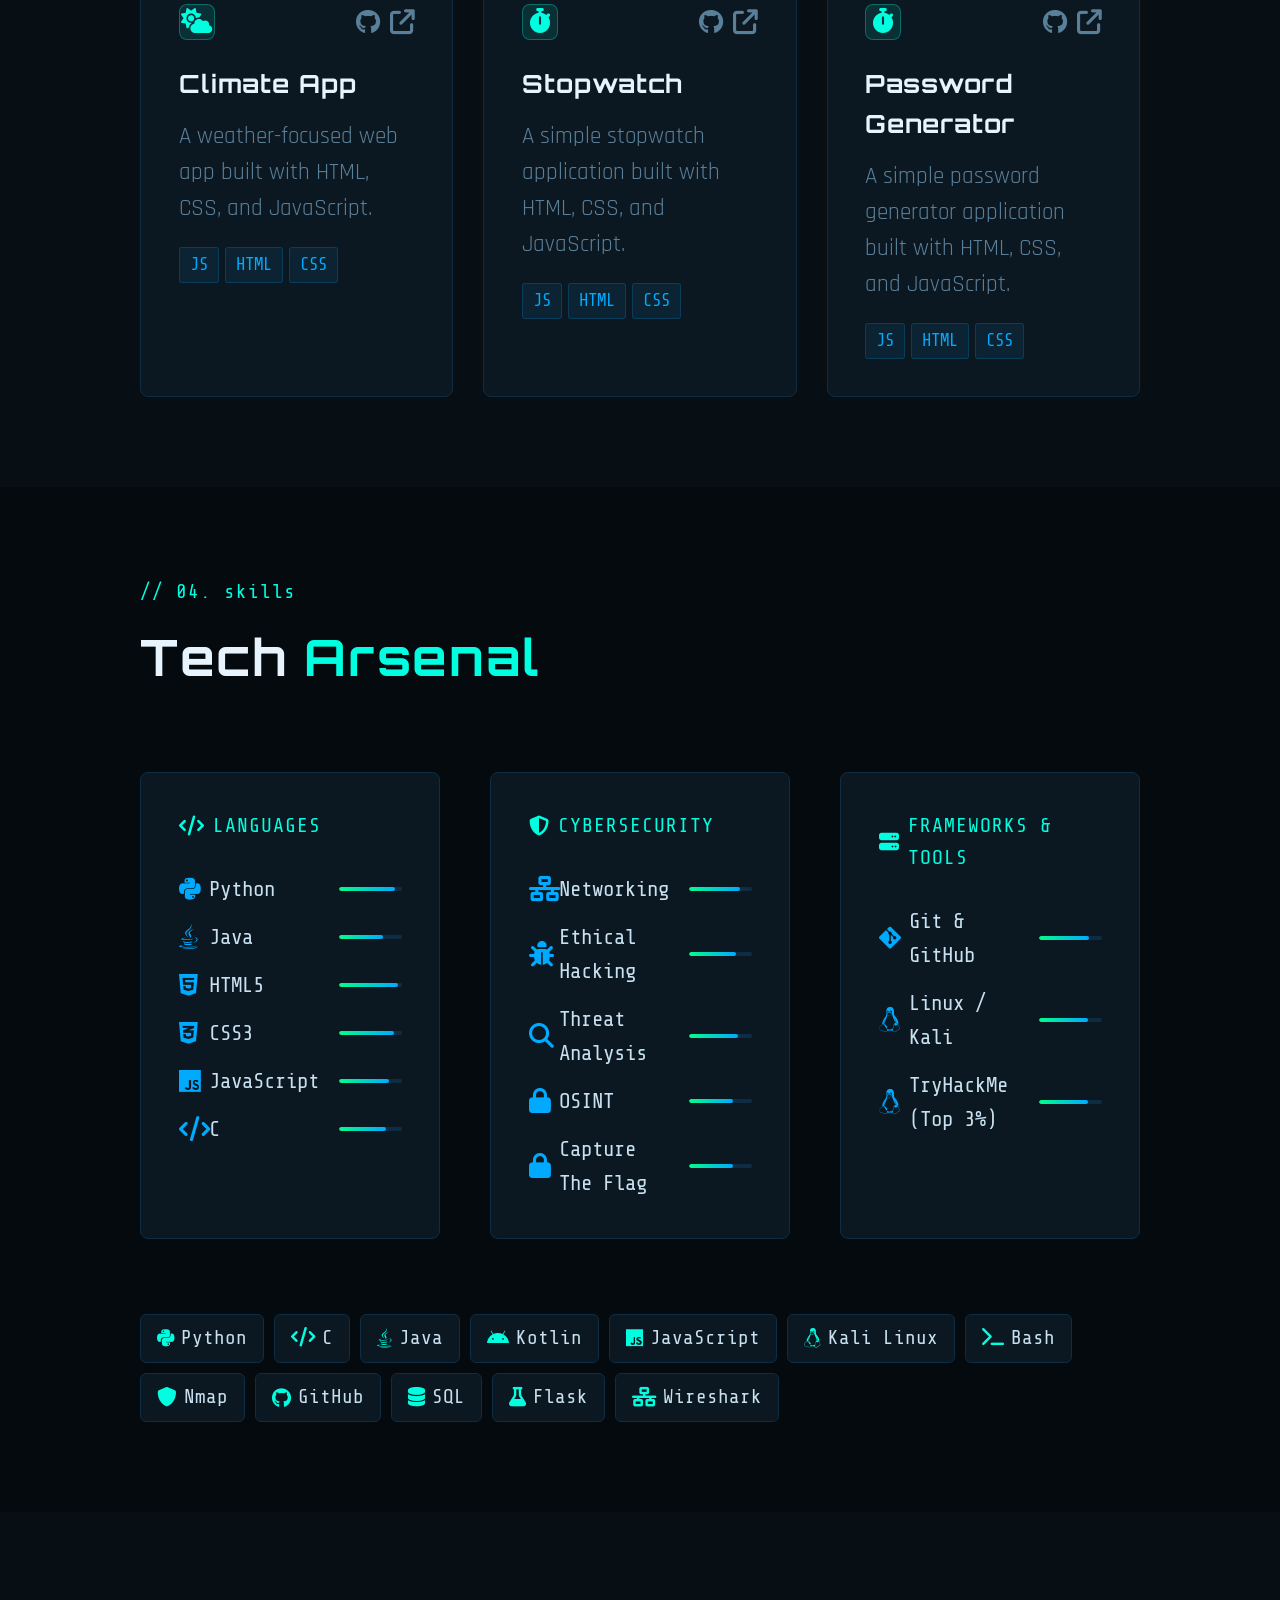
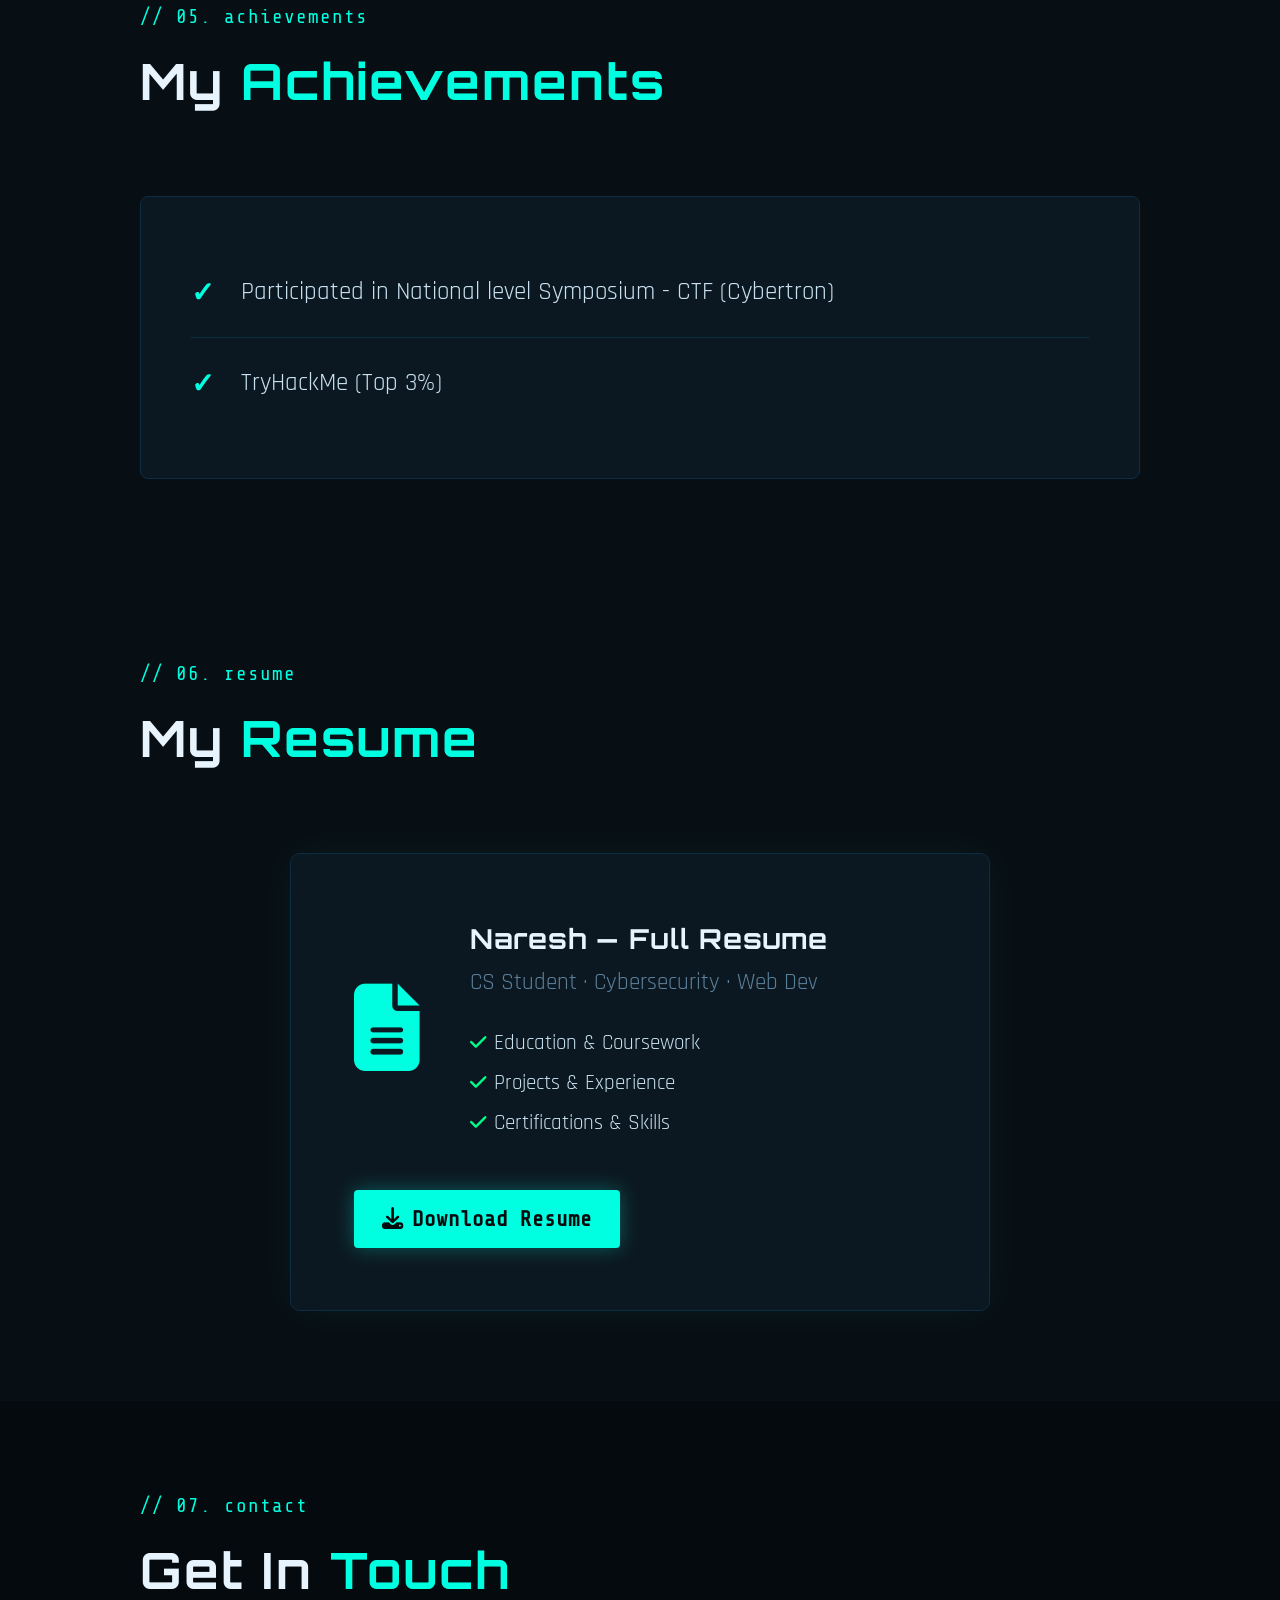
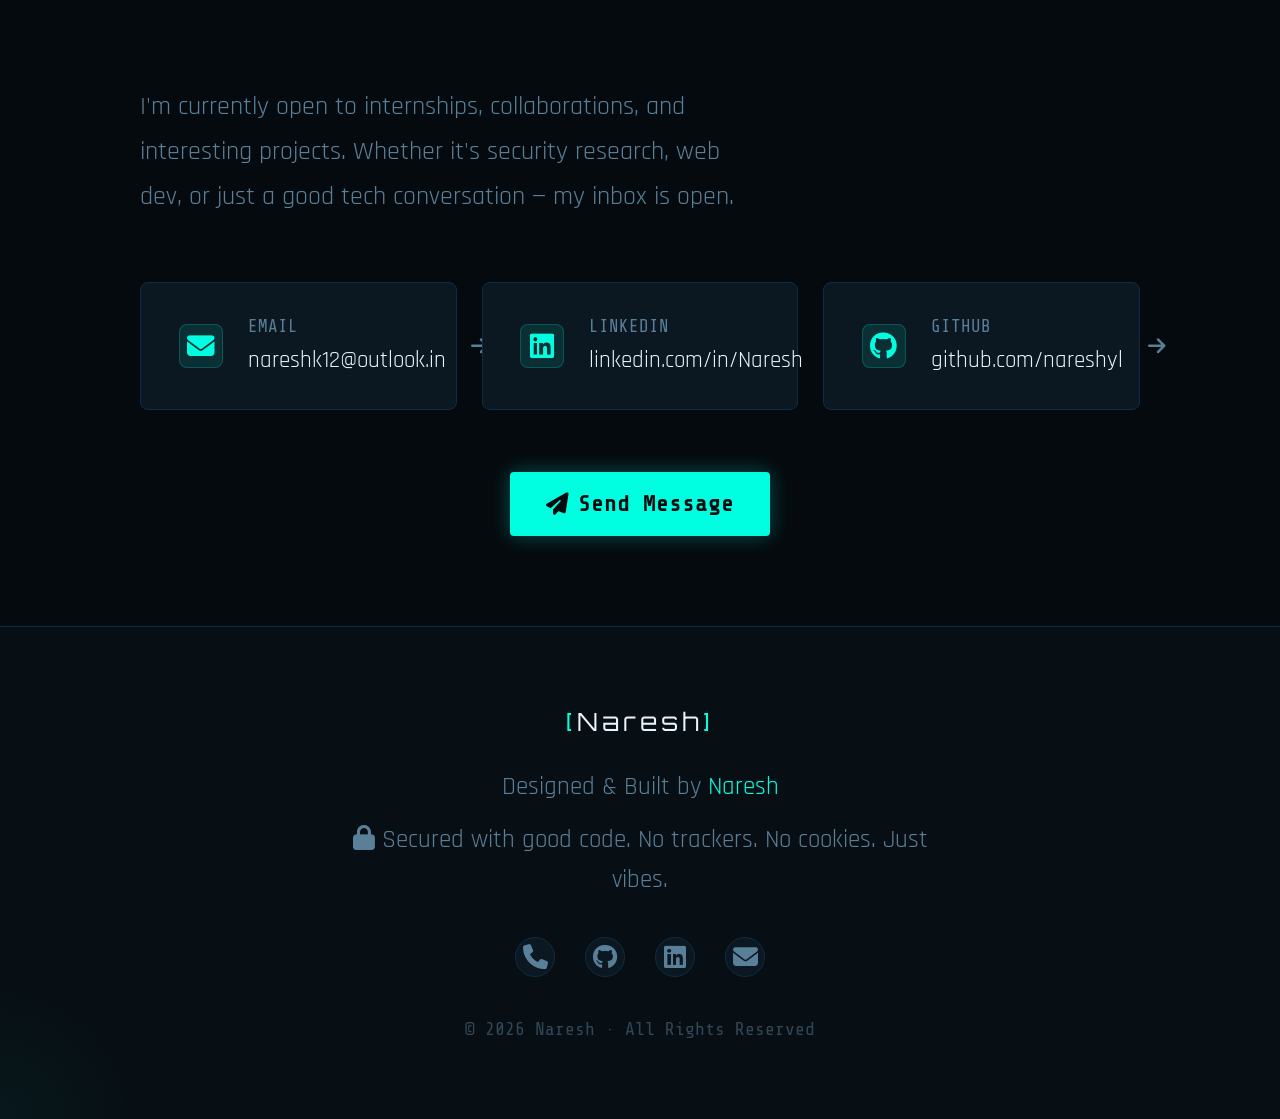
==== commit 72d40656: "Fix resume download link" ====
--- a/index.html
+++ b/index.html
@@ -366,7 +366,7 @@
               <li><i class="fa fa-check"></i> Certifications & Skills</li>
             </ul>
           </div>
-          <a href="" class="btn-primary download-btn" download>
+          <a href="./NARESH%20K.pdf" class="btn-primary download-btn" download="Naresh-Resume.pdf">
             <i class="fa fa-download"></i> Download Resume
           </a>
         </div>
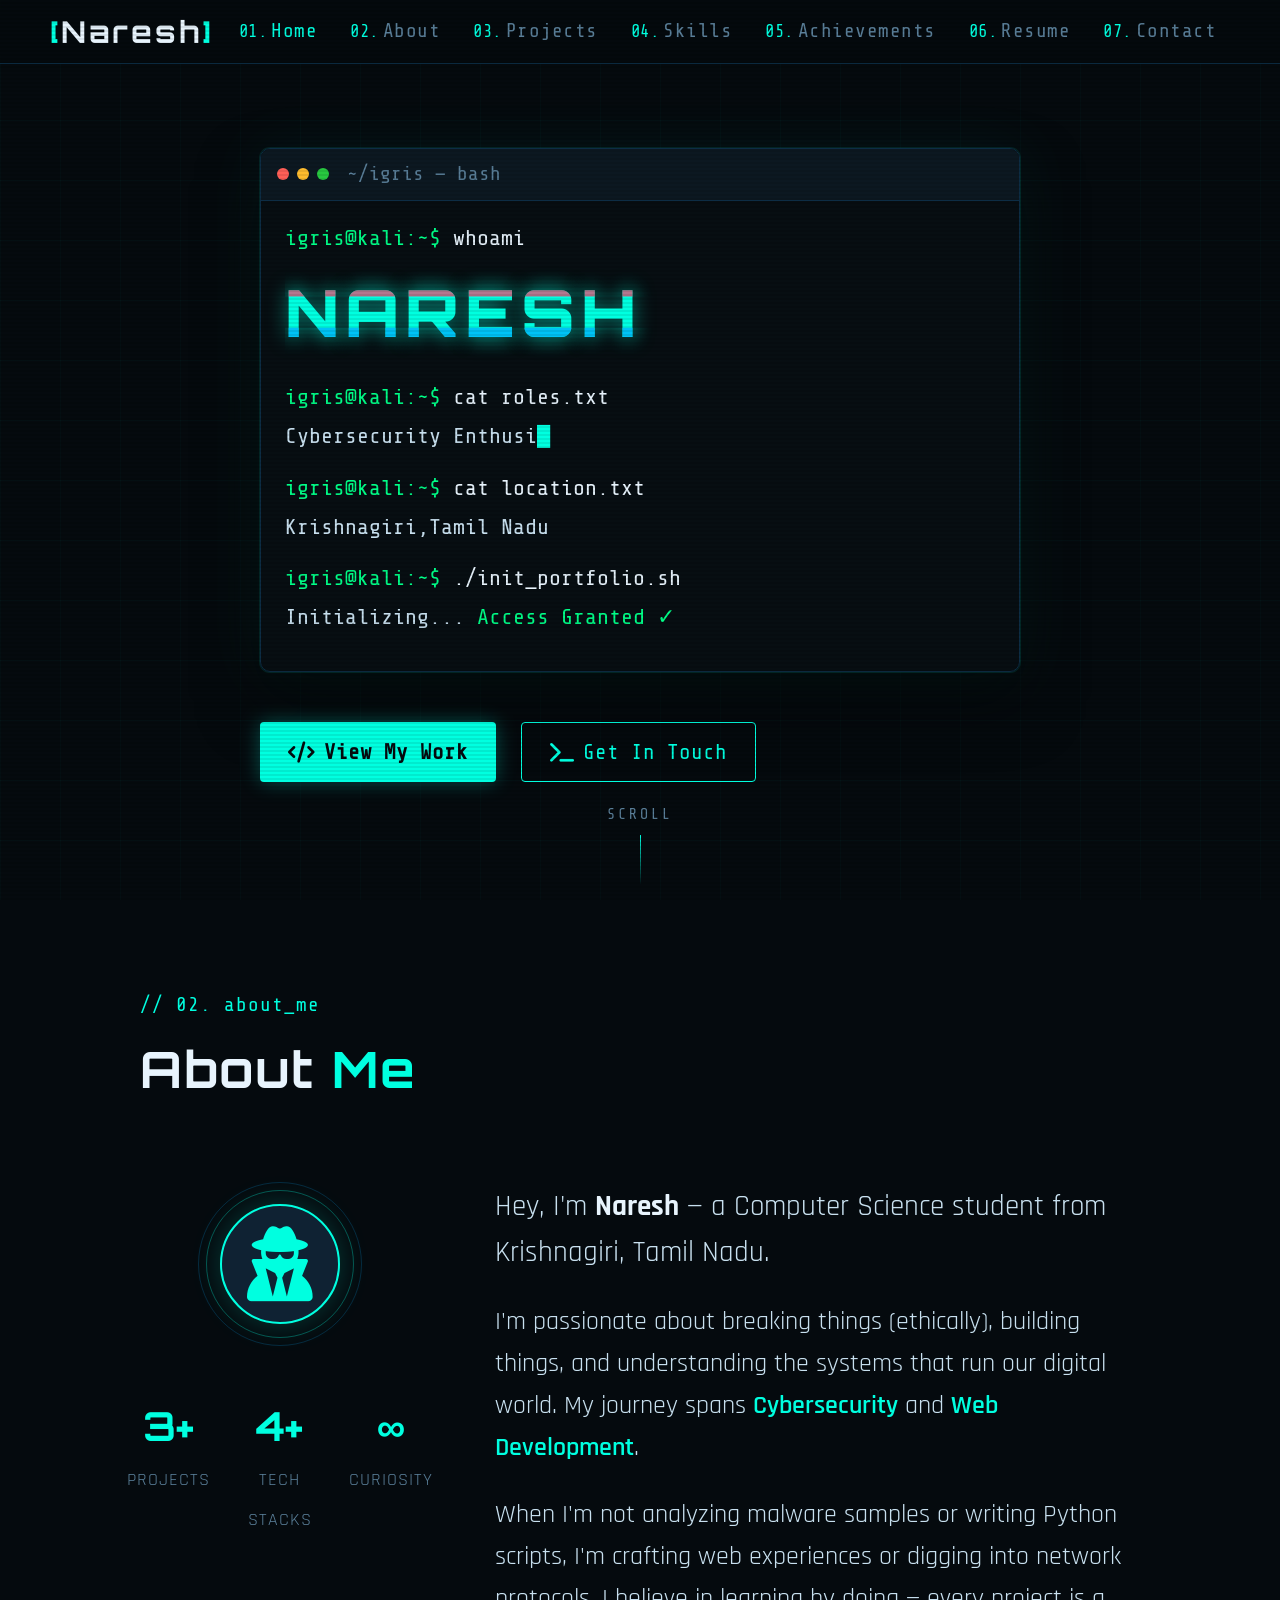
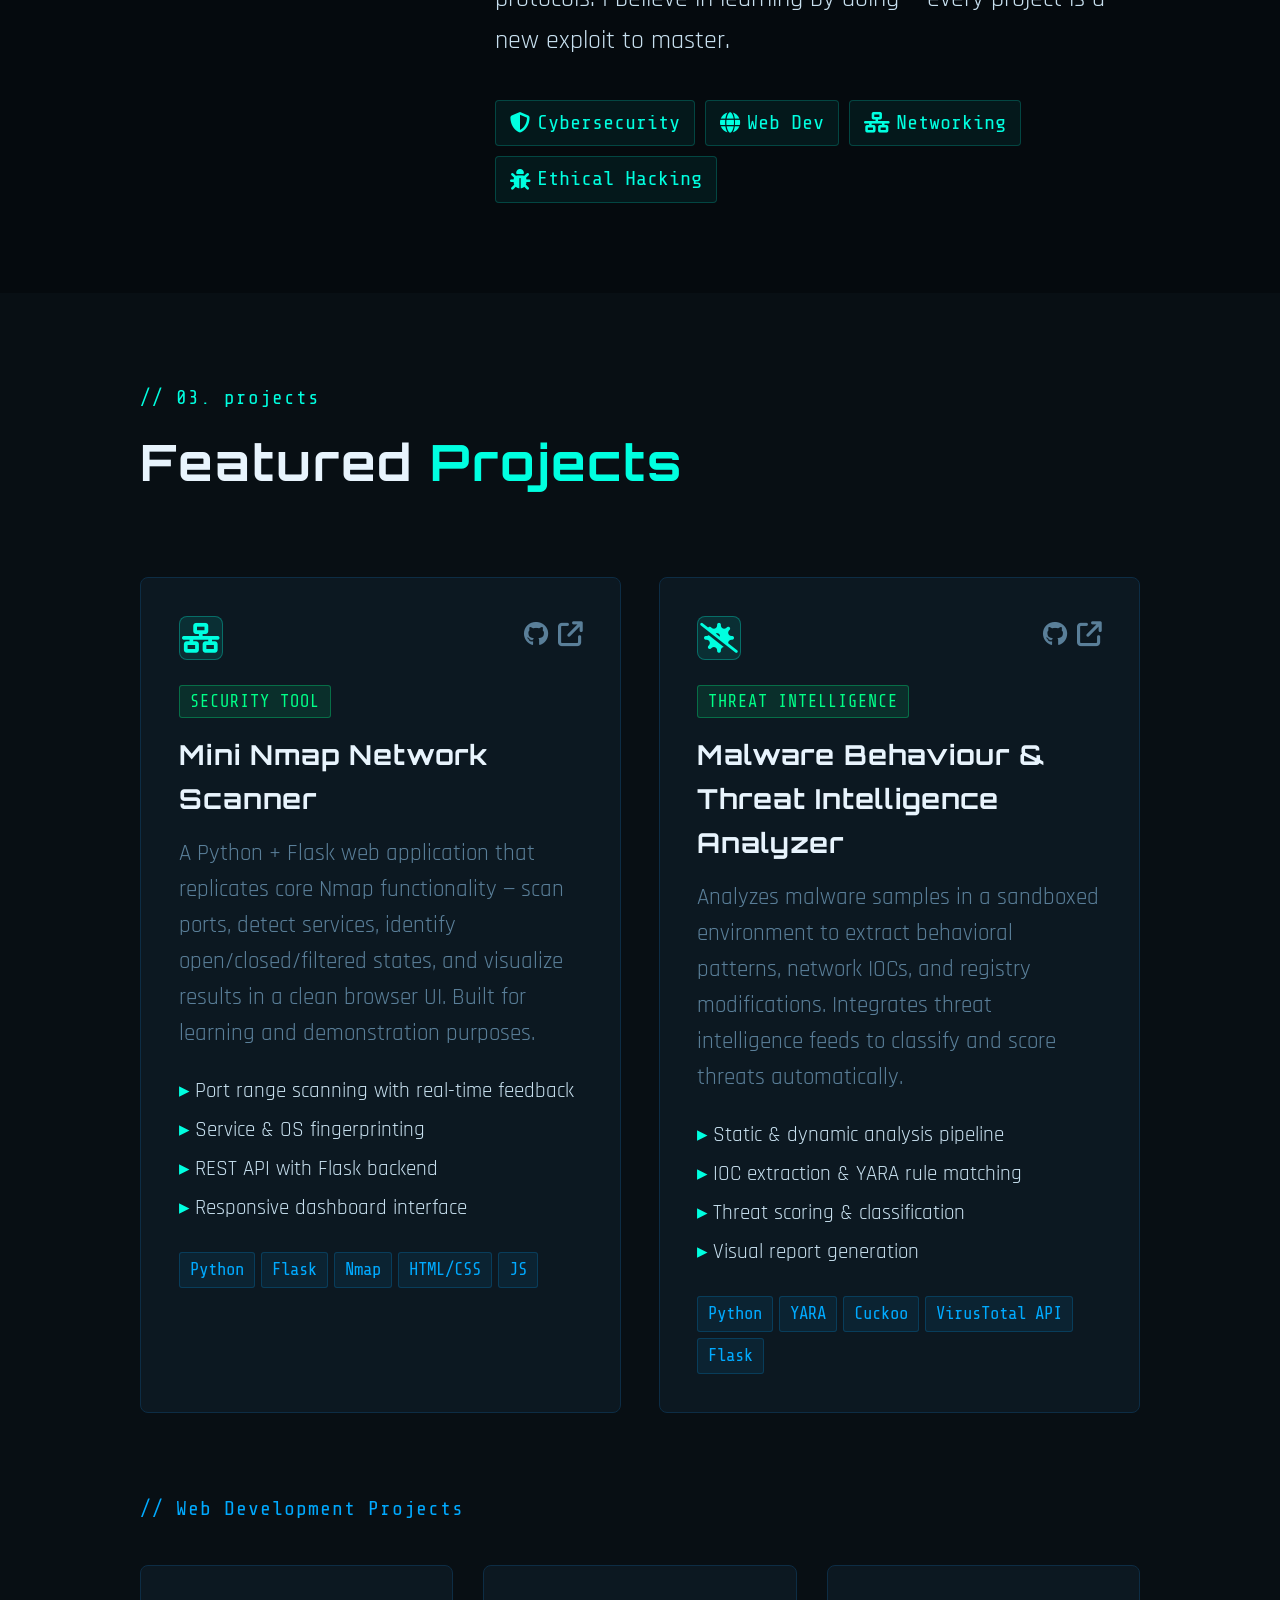
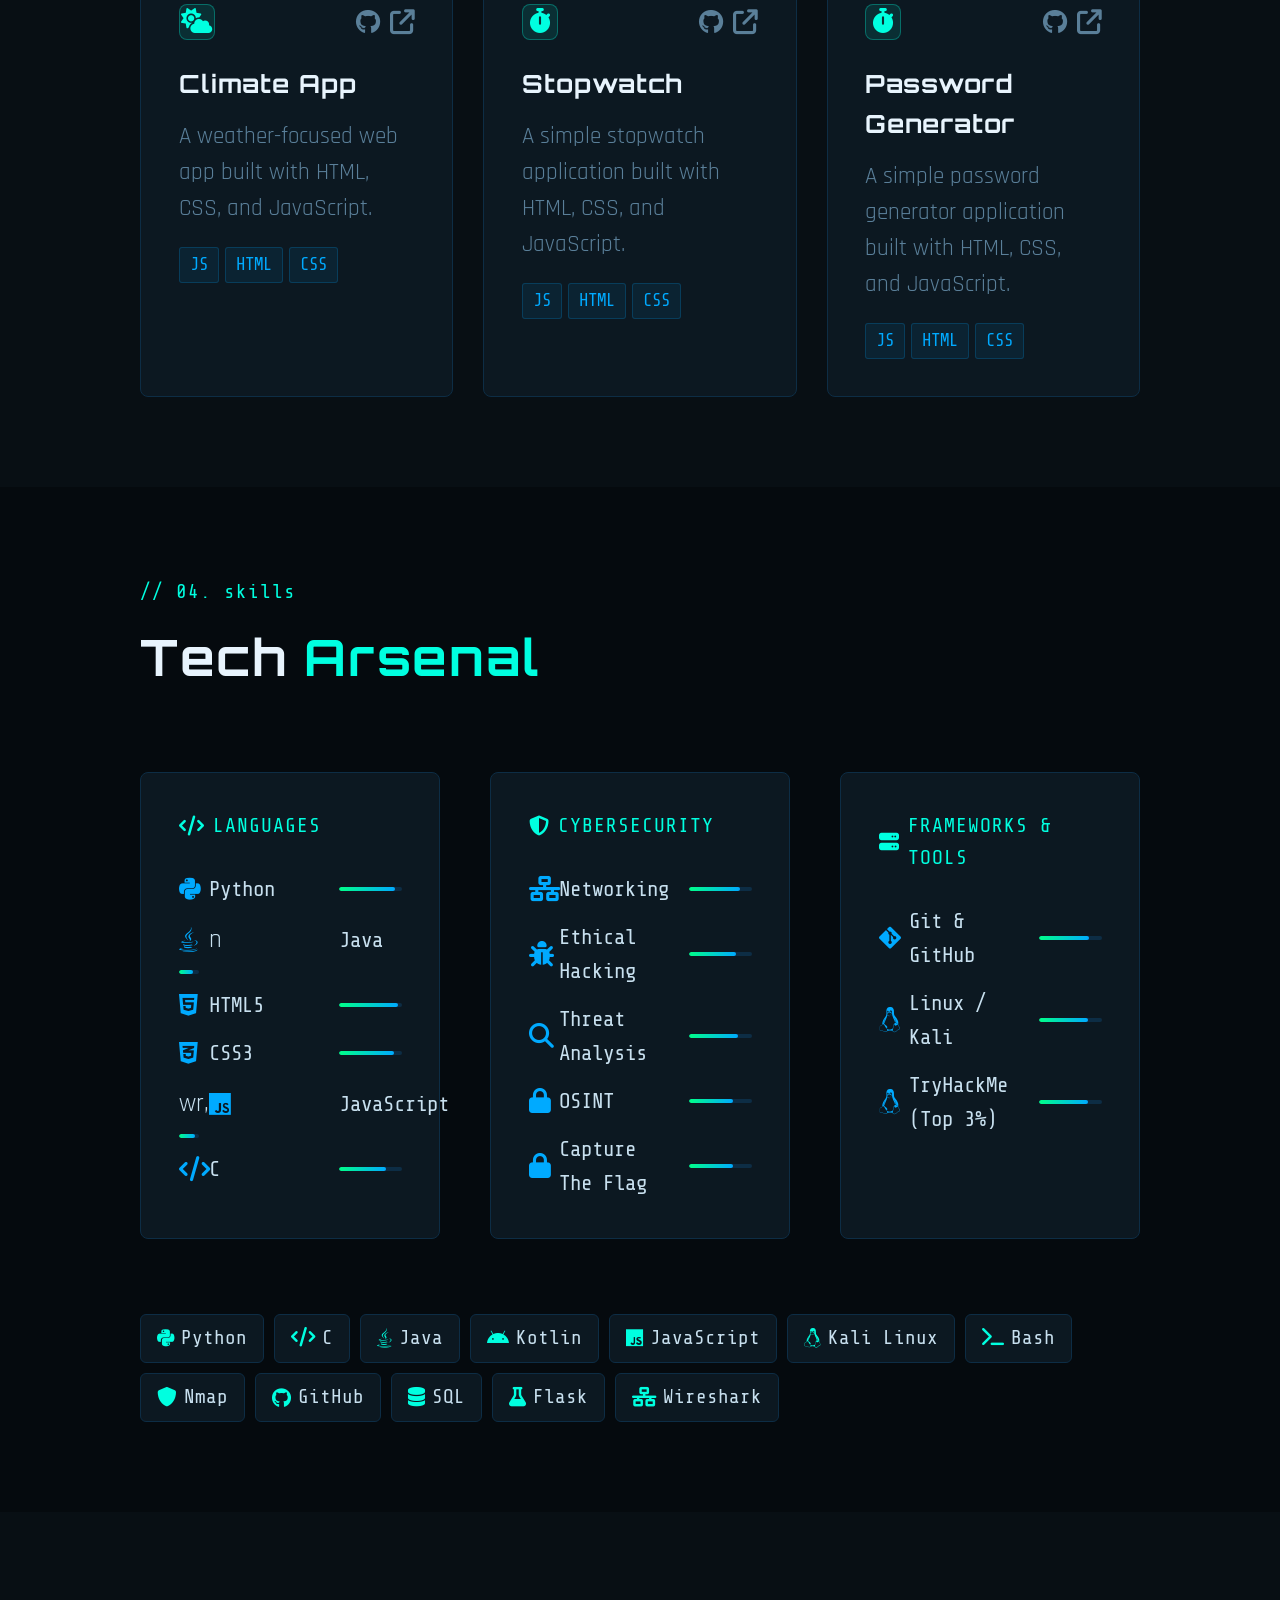
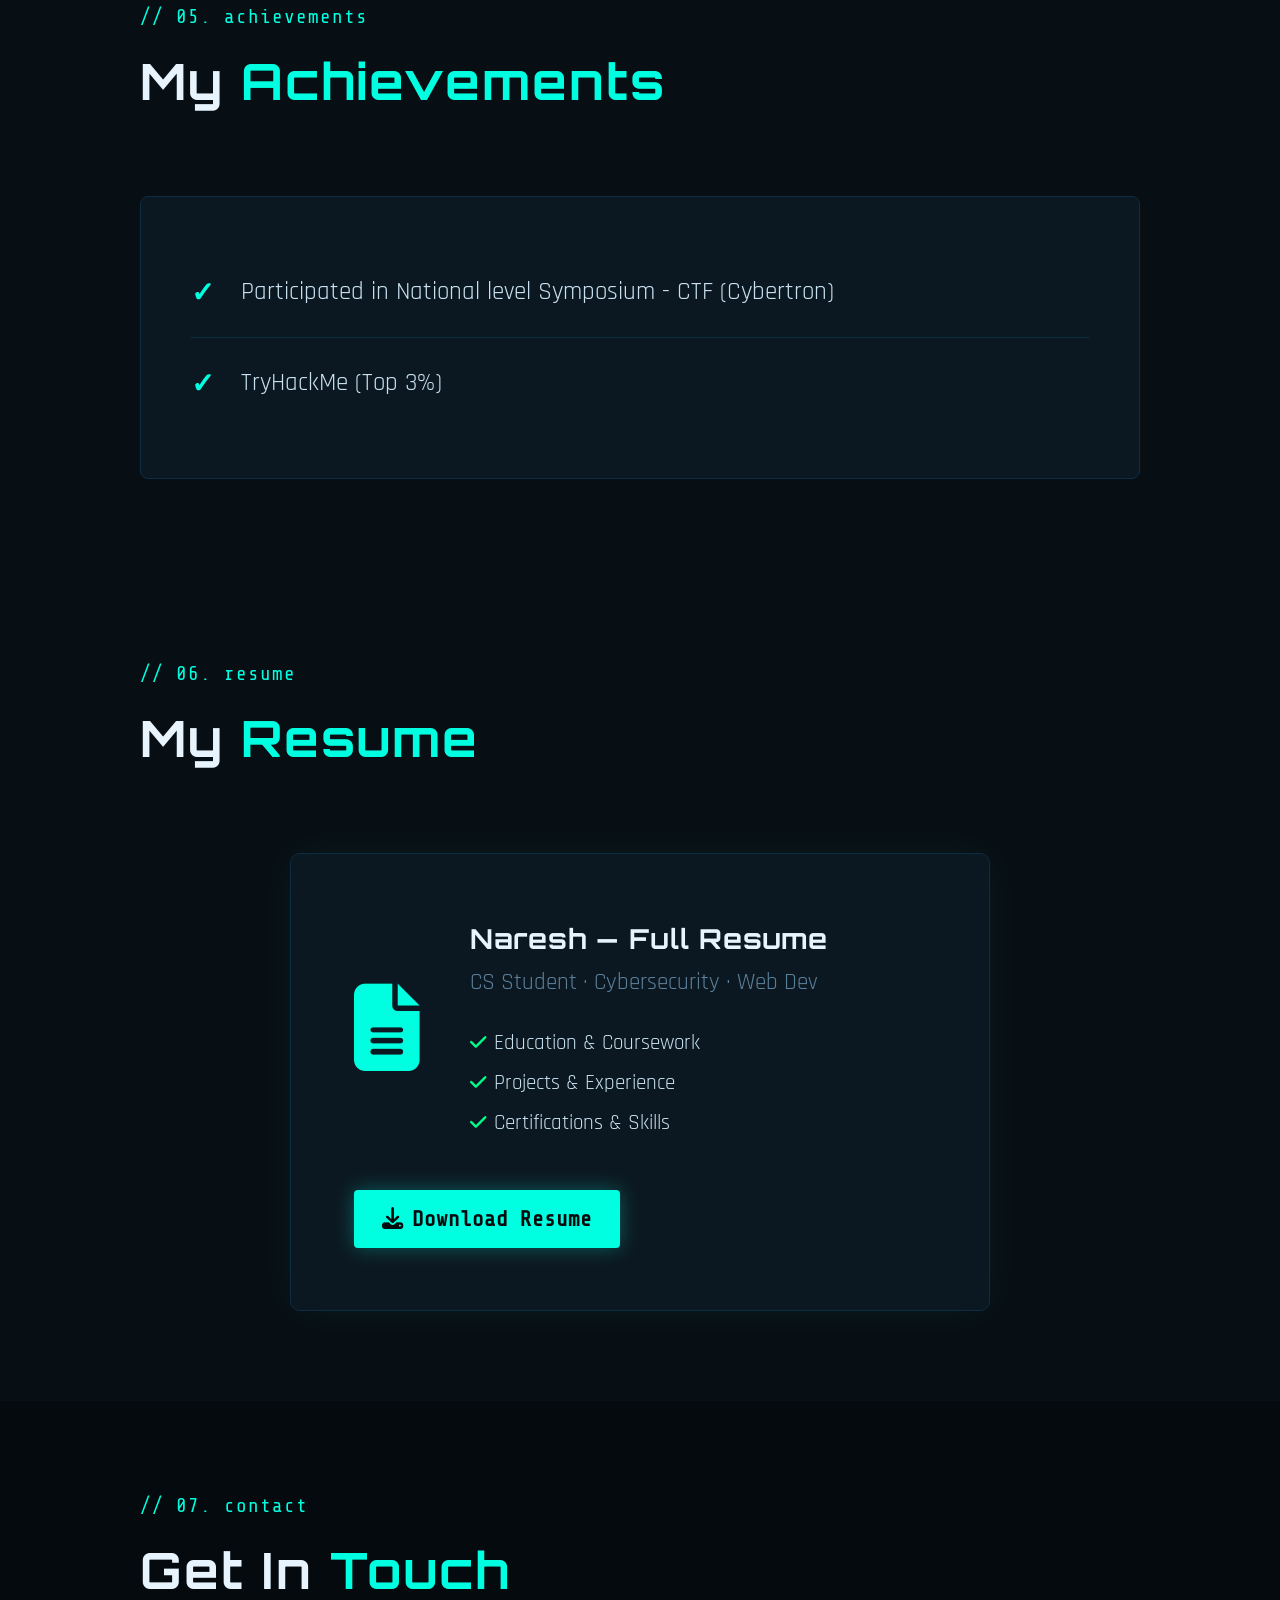
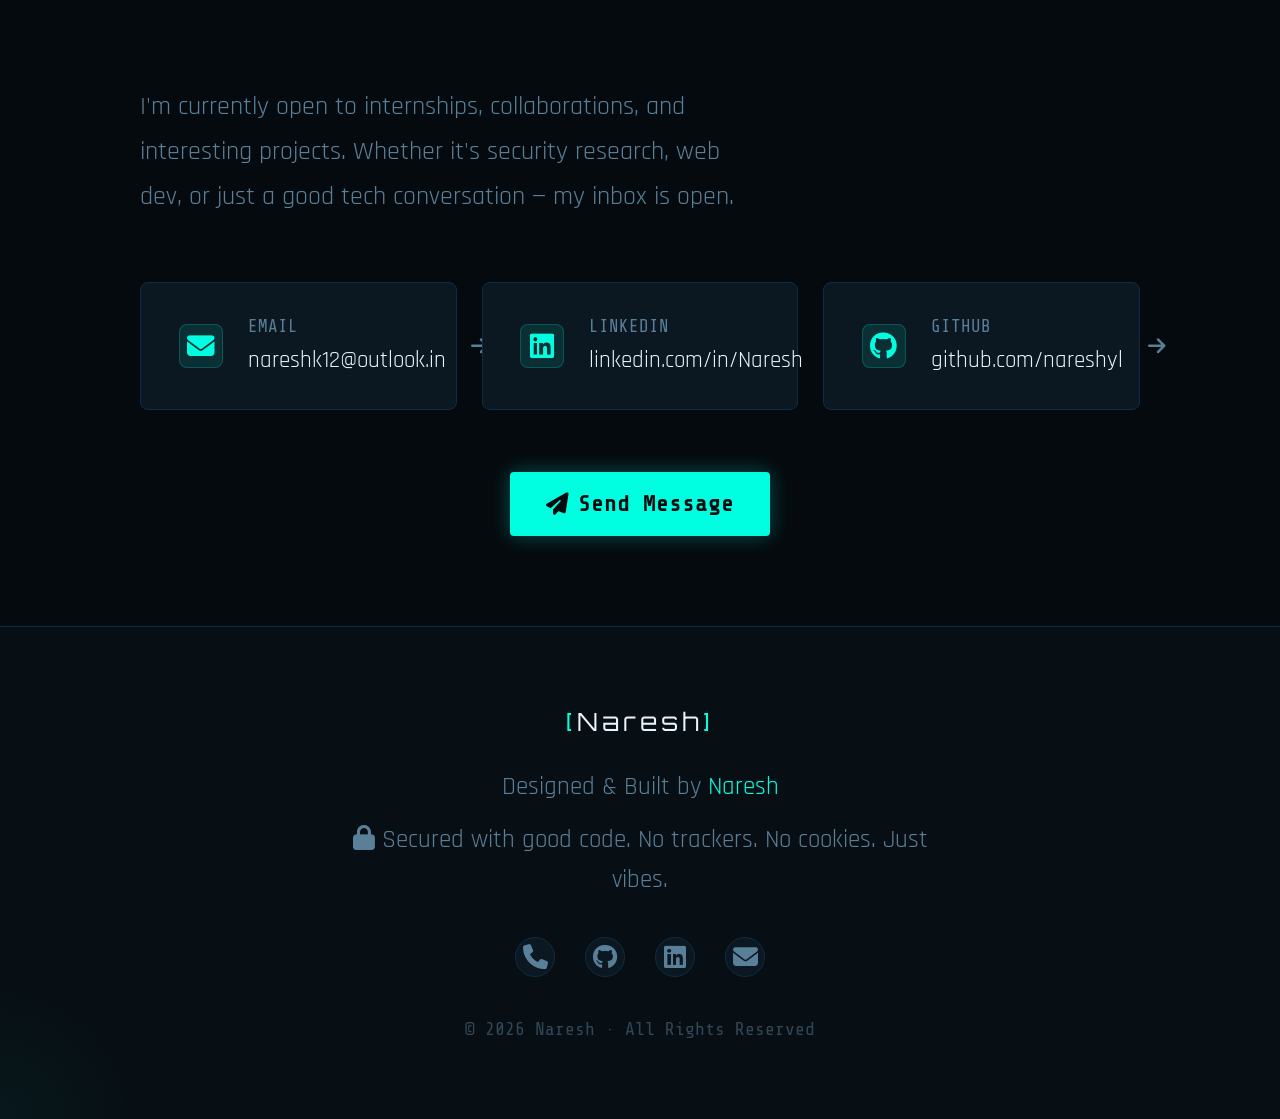
==== commit 23d412df: "Update portfolio" ====
--- a/index.html
+++ b/index.html
@@ -228,7 +228,7 @@
             </div>
 
             <div class="skill-item">
-              <i class="fab fa-java"></i>
+              <i class="fab fa-java"></i>n  
               <span>Java</span>
               <div class="skill-bar"><div class="skill-fill" data-w="70"></div></div>
             </div>
@@ -242,7 +242,7 @@
               <span>CSS3</span>
               <div class="skill-bar"><div class="skill-fill" data-w="88"></div></div>
             </div>
-            <div class="skill-item">
+            <div class="skill-item"> wr,
               <i class="fab fa-js"></i>
               <span>JavaScript</span>
               <div class="skill-bar"><div class="skill-fill" data-w="80"></div></div>
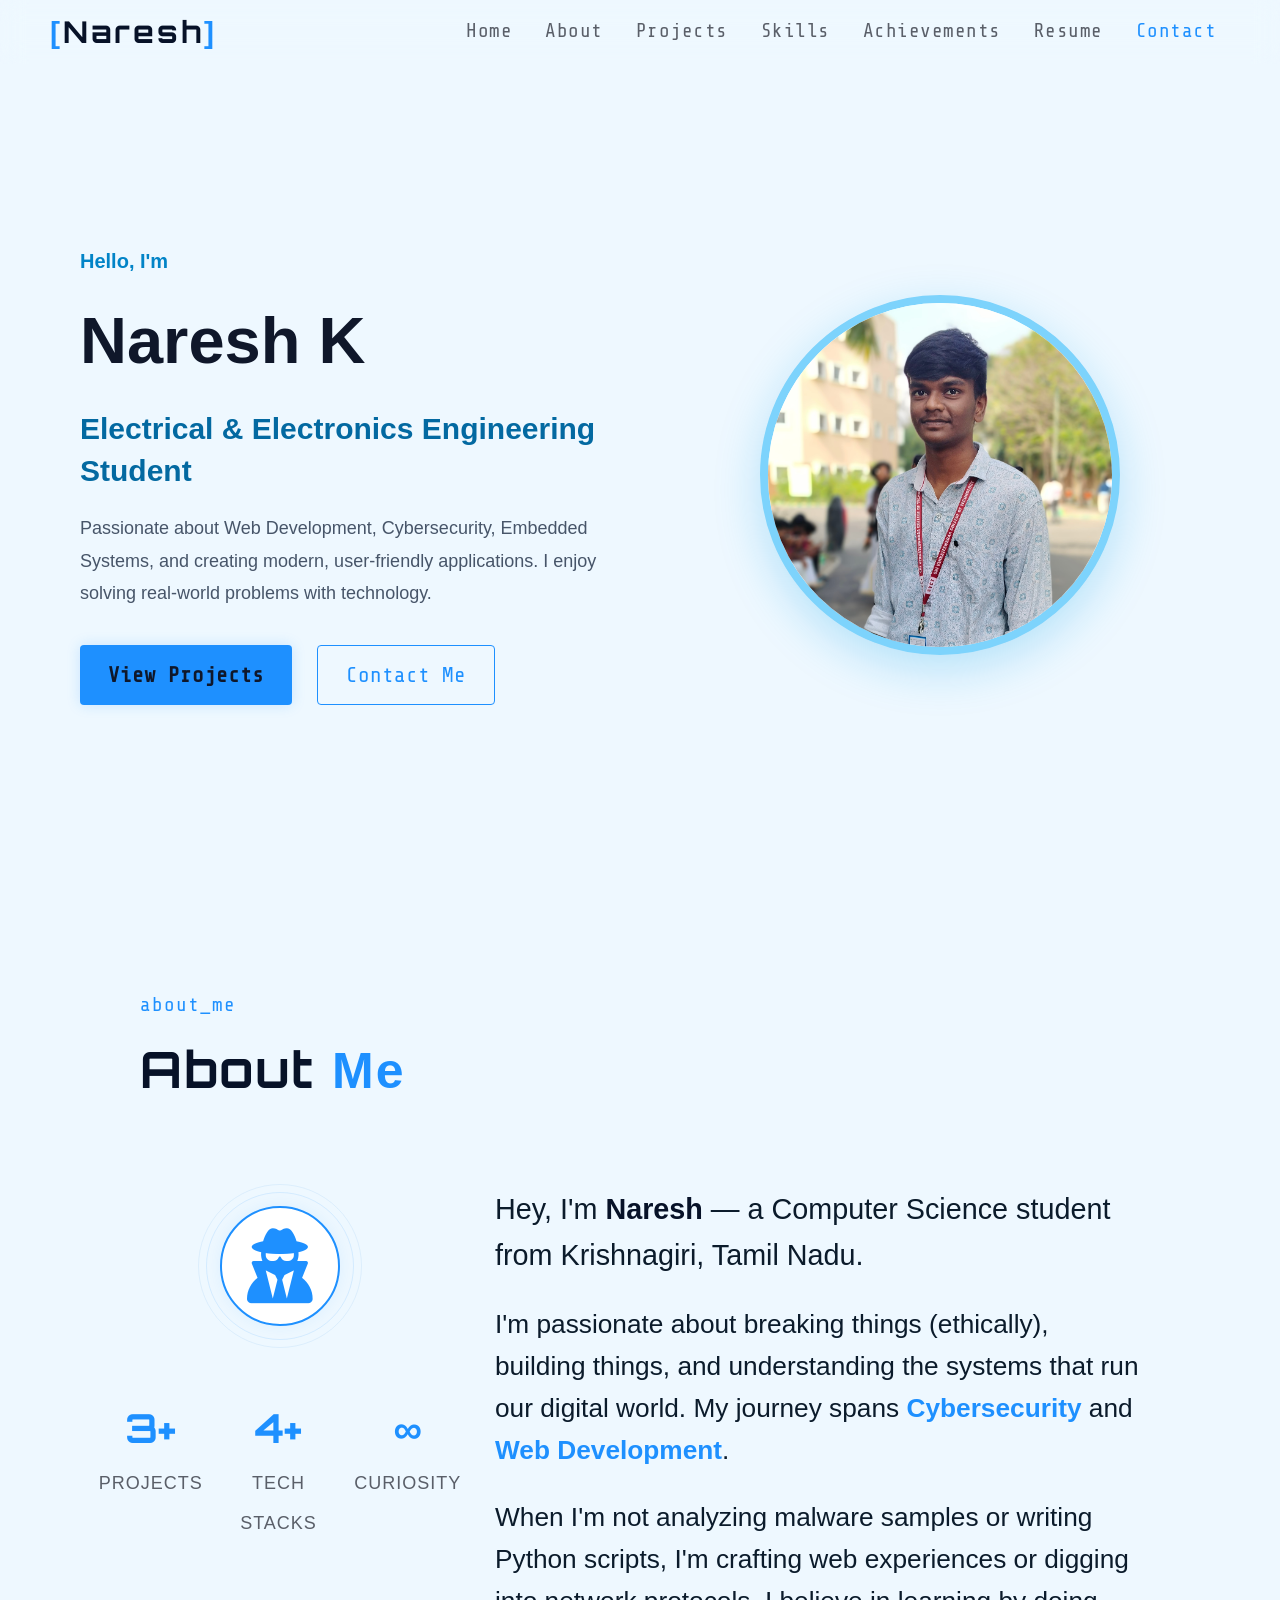
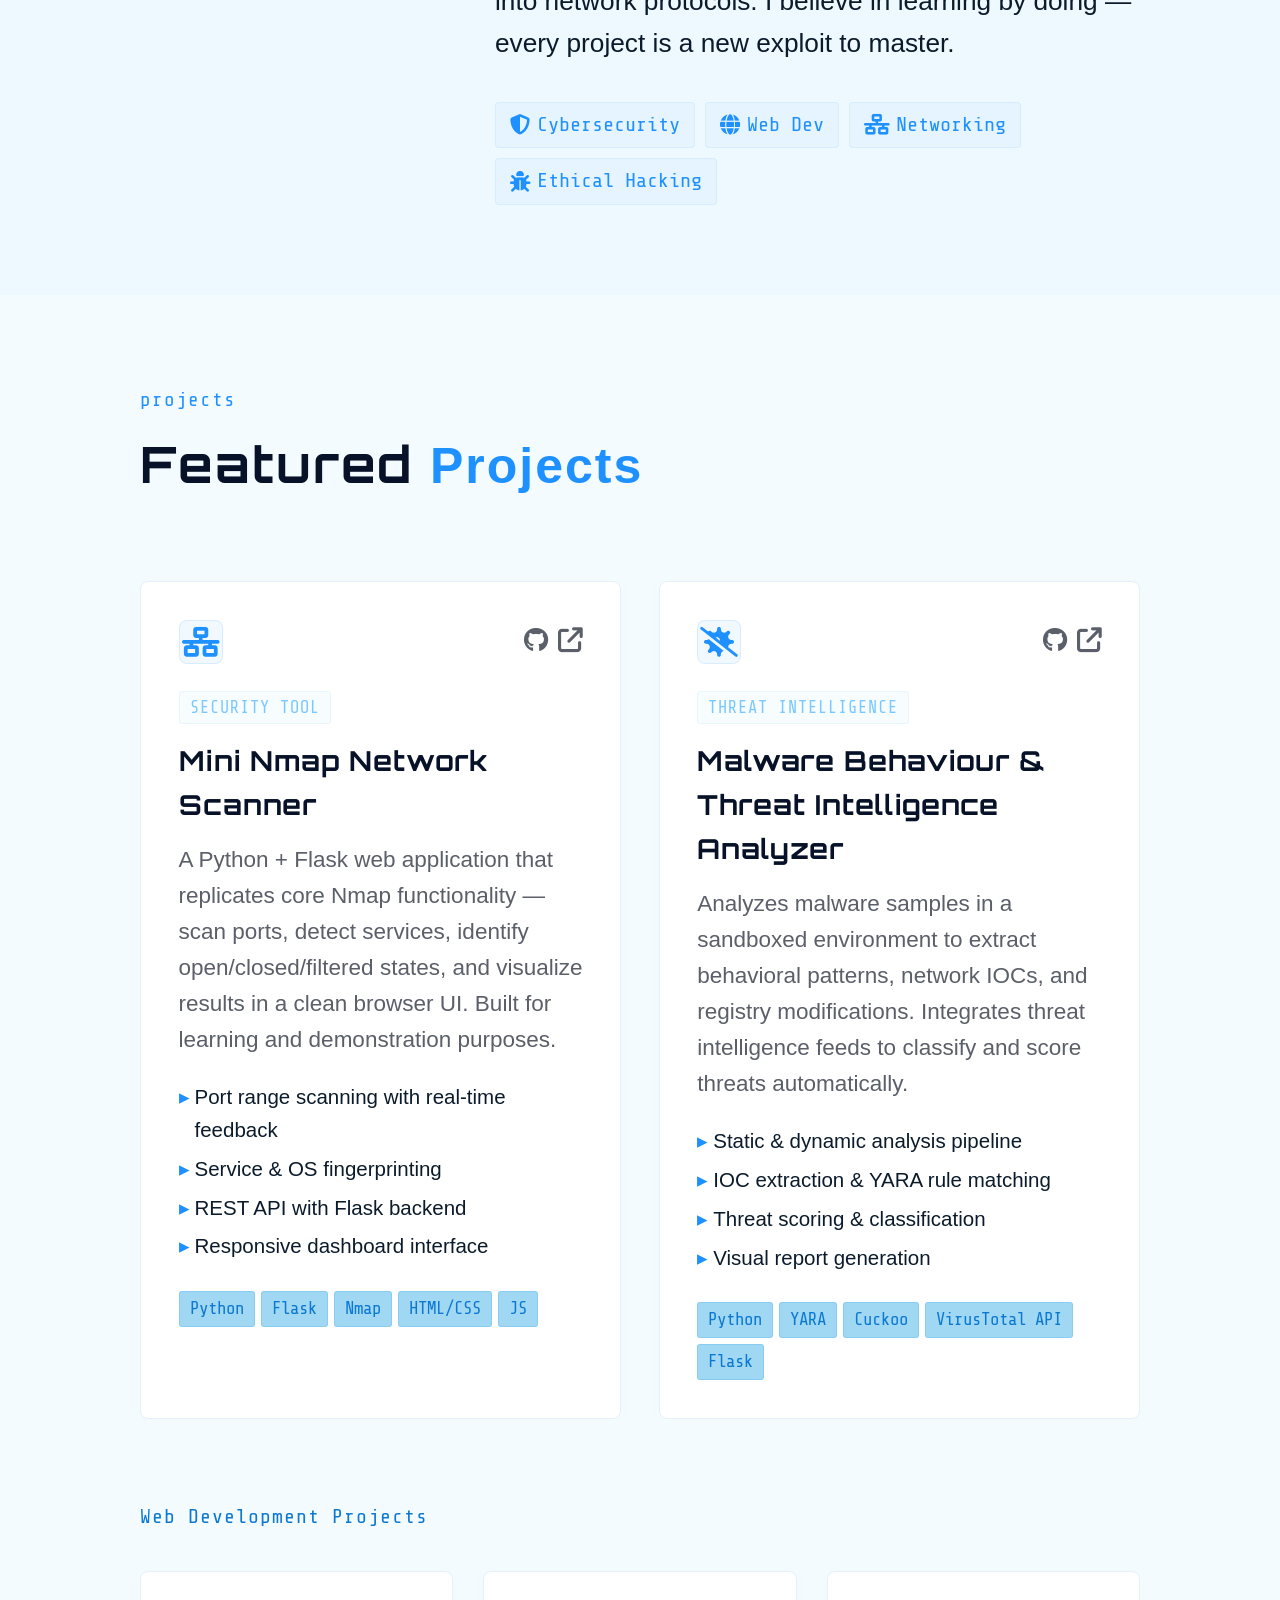
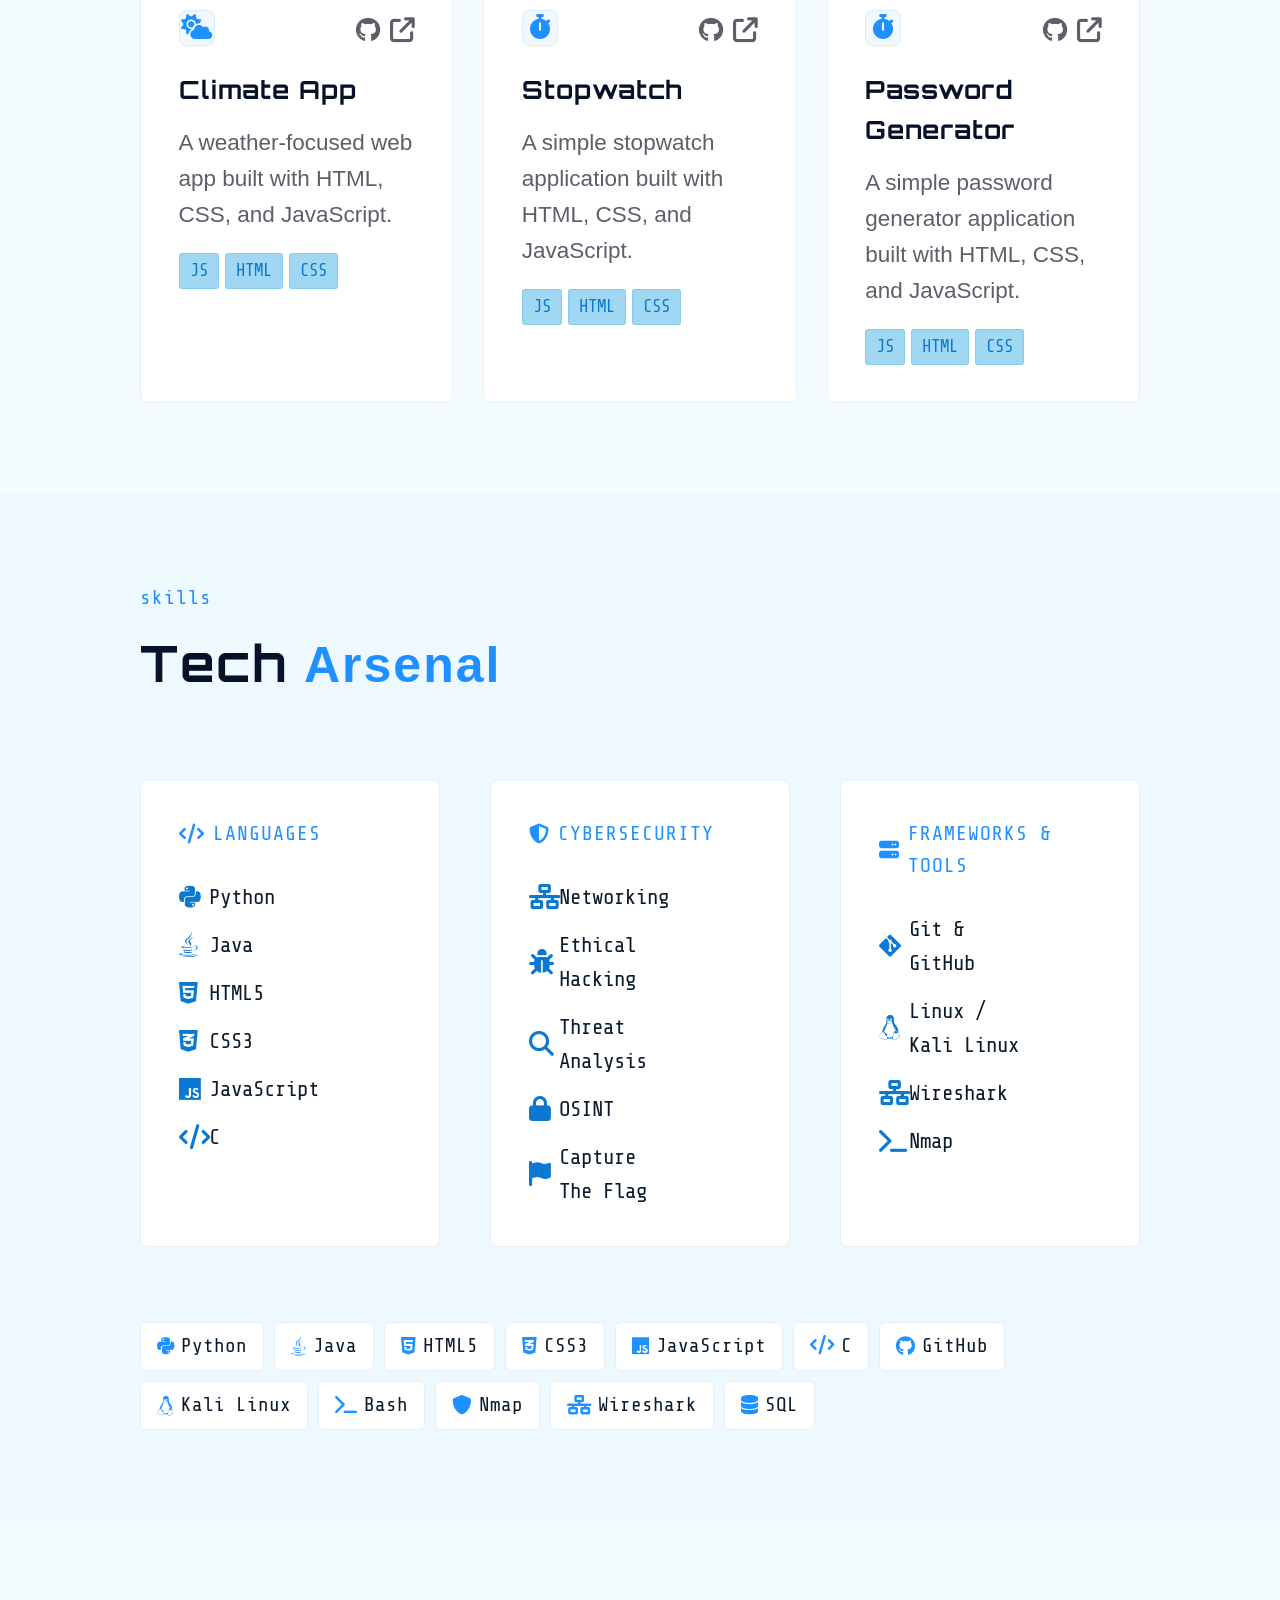
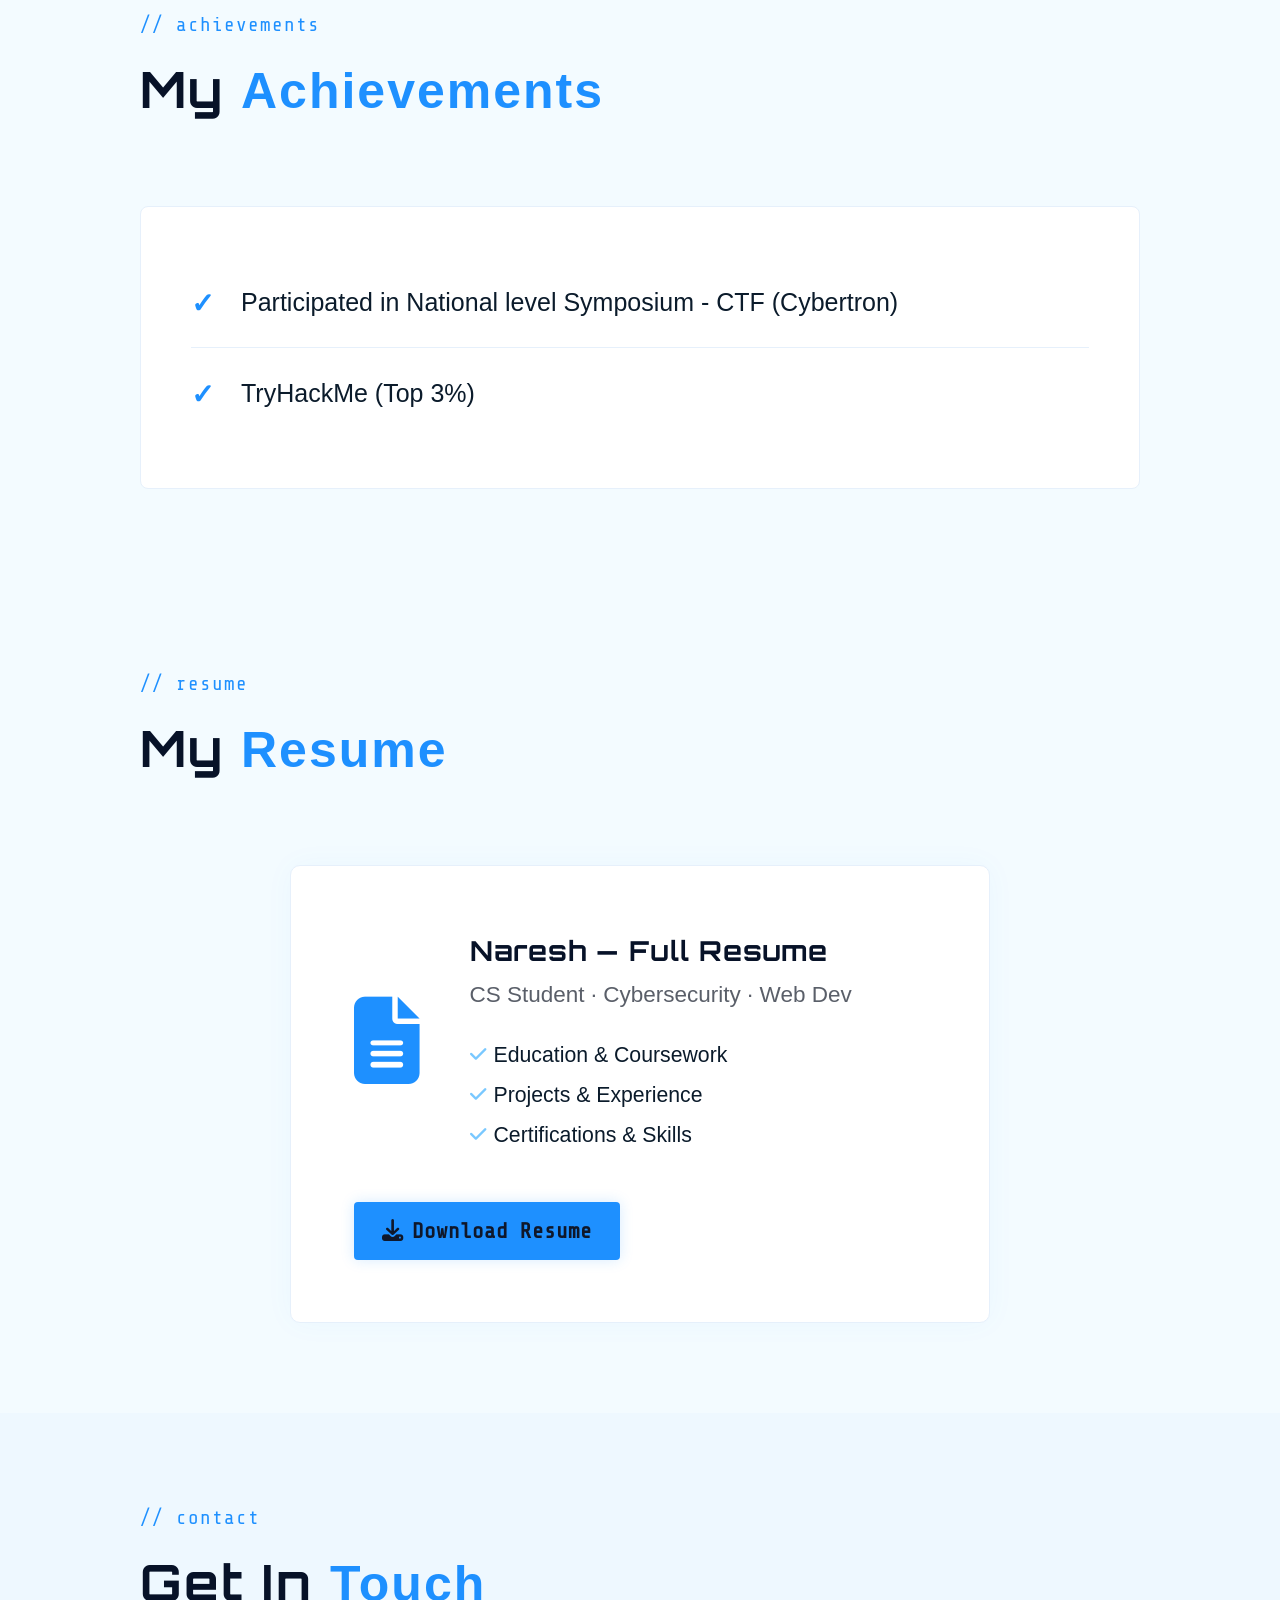
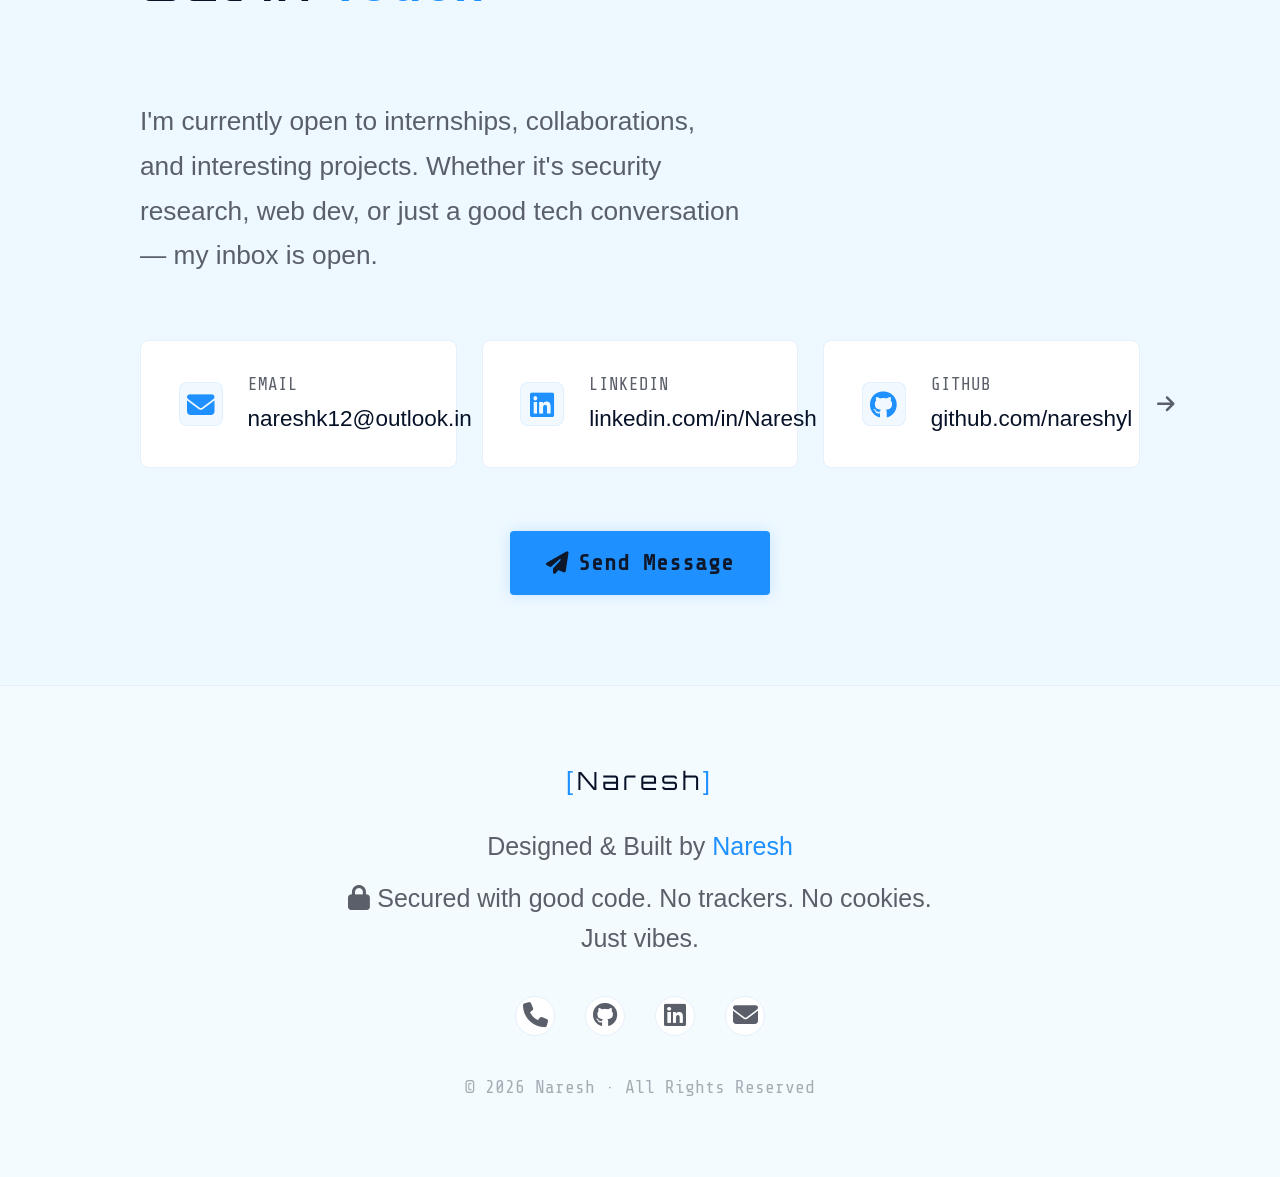
==== commit 0bd2b0bf: "Improve Tech Arsenal layout and fix skills section alignment" ====
--- a/index.html
+++ b/index.html
@@ -24,52 +24,57 @@
       <span></span><span></span><span></span>
     </button>
     <ul class="nav-links" id="nav-links">
-      <li><a href="#home" class="nav-link"><span class="nav-num">01.</span>Home</a></li>
-      <li><a href="#about" class="nav-link"><span class="nav-num">02.</span>About</a></li>
-      <li><a href="#projects" class="nav-link"><span class="nav-num">03.</span>Projects</a></li>
-      <li><a href="#skills" class="nav-link"><span class="nav-num">04.</span>Skills</a></li>
-      <li><a href="#achievements" class="nav-link"><span class="nav-num">05.</span>Achievements</a></li>
-      <li><a href="#resume" class="nav-link"><span class="nav-num">06.</span>Resume</a></li>
-      <li><a href="#contact" class="nav-link"><span class="nav-num">07.</span>Contact</a></li>
+      <li><a href="#home" class="nav-link">Home</a></li>
+      <li><a href="#about" class="nav-link">About</a></li>
+      <li><a href="#projects" class="nav-link">Projects</a></li>
+      <li><a href="#skills" class="nav-link">Skills</a></li>
+      <li><a href="#achievements" class="nav-link">Achievements</a></li>
+      <li><a href="#resume" class="nav-link">Resume</a></li>
+      <li><a href="#contact" class="nav-link">Contact</a></li>
     </ul>
   </nav>
 
   <!-- ============ HERO ============ -->
-  <section id="home" class="hero">
+  <section class="hero">
+
     <div class="hero-content">
-      <div class="hero-terminal">
-        <div class="terminal-bar">
-          <span class="dot red"></span><span class="dot yellow"></span><span class="dot green"></span>
-          <span class="terminal-title">~/igris — bash</span>
-        </div>
-        <div class="terminal-body">
-          <p class="terminal-line"><span class="prompt">igris@kali:~$</span> <span class="cmd">whoami</span></p>
-          <p class="terminal-output glitch" data-text="NARESH">NARESH</p>
-          <p class="terminal-line"><span class="prompt">igris@kali:~$</span> <span class="cmd">cat roles.txt</span></p>
-          <p class="terminal-output"><span id="typed-role"></span><span class="cursor-blink">█</span></p>
-          <p class="terminal-line"><span class="prompt">igris@kali:~$</span> <span class="cmd">cat location.txt</span></p>
-          <p class="terminal-output"> Krishnagiri,Tamil Nadu</p>
-          <p class="terminal-line"><span class="prompt">igris@kali:~$</span> <span class="cmd">./init_portfolio.sh</span></p>
-          <p class="terminal-output">Initializing... <span class="blink-text">Access Granted ✓</span></p>
-        </div>
-      </div>
-      <div class="hero-cta">
-        <a href="#projects" class="btn-primary"><i class="fa fa-code"></i> View My Work</a>
-        <a href="#contact" class="btn-outline"><i class="fa fa-terminal"></i> Get In Touch</a>
-      </div>
-    </div>
-    <div class="hero-particles" id="particles"></div>
-    <div class="scroll-indicator">
-      <span>SCROLL</span>
-      <div class="scroll-line"></div>
-    </div>
+
+        <p class="subtitle">Hello, I'm</p>
+
+        <h1>Naresh K</h1>
+
+        <h2>
+            <span>Electrical & Electronics Engineering Student</span>
+        </h2>
+
+        <p class="description">
+            Passionate about Web Development, Cybersecurity, Embedded Systems,
+            and creating modern, user-friendly applications. I enjoy solving
+            real-world problems with technology.
+        </p>
+
+        <div class="hero-cta">
+          <a href="#projects" class="btn-primary">View Projects</a>
+          <a href="#contact" class="btn-outline">Contact Me</a>
+        </div>
+
+    </div>
+
+    <div class="hero-image">
+
+        <div class="profile-circle">
+            <img src="images/IMG_20240112_100808 (1).jpg" alt="Profile" shape ="oval">
+        </div>
+
+    </div>
+
   </section>
 
   <!-- ============ ABOUT ============ -->
   <section id="about" class="section">
     <div class="container">
       <div class="section-header">
-        <span class="section-tag">// 02. about_me</span>
+        <span class="section-tag">about_me</span>
         <h2>About <span class="accent">Me</span></h2>
       </div>
       <div class="about-grid">
@@ -106,7 +111,7 @@
   <section id="projects" class="section alt-section">
     <div class="container">
       <div class="section-header">
-        <span class="section-tag">// 03. projects</span>
+        <span class="section-tag">projects</span>
         <h2>Featured <span class="accent">Projects</span></h2>
       </div>
 
@@ -163,7 +168,7 @@
 
       <!-- Web Projects Grid -->
       <div class="web-projects-header">
-        <span class="section-sub">// Web Development Projects</span>
+        <span class="section-sub">Web Development Projects</span>
       </div>
       <div class="projects-grid">
         <div class="project-card mini" data-tilt>
@@ -212,120 +217,152 @@
   <!-- ============ SKILLS ============ -->
   <section id="skills" class="section">
     <div class="container">
-      <div class="section-header">
-        <span class="section-tag">// 04. skills</span>
-        <h2>Tech <span class="accent">Arsenal</span></h2>
-      </div>
-      <div class="skills-container">
-
-        <div class="skill-category">
-          <div class="skill-cat-header"><i class="fa fa-code"></i> Languages</div>
-          <div class="skill-items">
-            <div class="skill-item">
-              <i class="fab fa-python"></i>
-              <span>Python</span>
-              <div class="skill-bar"><div class="skill-fill" data-w="90"></div></div>
-            </div>
-
-            <div class="skill-item">
-              <i class="fab fa-java"></i>n  
-              <span>Java</span>
-              <div class="skill-bar"><div class="skill-fill" data-w="70"></div></div>
-            </div>
-            <div class="skill-item">
-              <i class="fab fa-html5"></i>
-              <span>HTML5</span>
-              <div class="skill-bar"><div class="skill-fill" data-w="95"></div></div>
-            </div>
-            <div class="skill-item">
-              <i class="fab fa-css3-alt"></i>
-              <span>CSS3</span>
-              <div class="skill-bar"><div class="skill-fill" data-w="88"></div></div>
-            </div>
-            <div class="skill-item"> wr,
-              <i class="fab fa-js"></i>
-              <span>JavaScript</span>
-              <div class="skill-bar"><div class="skill-fill" data-w="80"></div></div>
-            </div>
-            <div class="skill-item">
-              <i class="fa fa-code"></i>
-              <span>C</span>
-              <div class="skill-bar"><div class="skill-fill" data-w="75"></div></div>
-            </div>
-          </div>
-        </div>
-
-        <div class="skill-category">
-          <div class="skill-cat-header"><i class="fa fa-shield-halved"></i> Cybersecurity</div>
-          <div class="skill-items">
-            <div class="skill-item">
-              <i class="fa fa-network-wired"></i>
-              <span>Networking</span>
-              <div class="skill-bar"><div class="skill-fill" data-w="82"></div></div>
-            </div>
-            <div class="skill-item">
-              <i class="fa fa-bug"></i>
-              <span>Ethical Hacking</span>
-              <div class="skill-bar"><div class="skill-fill" data-w="75"></div></div>
-            </div>
-            <div class="skill-item">
-              <i class="fa fa-magnifying-glass"></i>
-              <span>Threat Analysis</span>
-              <div class="skill-bar"><div class="skill-fill" data-w="78"></div></div>
-            </div>
-            <div class="skill-item">
-              <i class="fa fa-lock"></i>
-              <span>OSINT</span>
-              <div class="skill-bar"><div class="skill-fill" data-w="70"></div></div>
-            </div>
-            <div class="skill-item">
-              <i class="fa fa-lock"></i>
-              <span>Capture The Flag</span>
-              <div class="skill-bar"><div class="skill-fill" data-w="70"></div></div>
-            </div>
-          </div>
-        </div>
-
-        <div class="skill-category">
-          <div class="skill-cat-header"><i class="fa fa-server"></i> Frameworks & Tools</div>
-          <div class="skill-items">
-            
-            <div class="skill-item">
-              <i class="fab fa-git-alt"></i>
-              <span>Git & GitHub</span>
-              <div class="skill-bar"><div class="skill-fill" data-w="80"></div></div>
-            </div>
-            <div class="skill-item">
-              <i class="fab fa-linux"></i>
-              <span>Linux / Kali</span>
-              <div class="skill-bar"><div class="skill-fill" data-w="78"></div></div>
-            </div>
-            <div class="skill-item">
-              <i class="fab fa-linux"></i>
-              <span>TryHackMe (Top 3%)</span>
-              <div class="skill-bar"><div class="skill-fill" data-w="78"></div></div>
-            </div>
-            
-          </div>
-        </div>
-
-      </div>
-
-      <!-- Tool badges -->
-      <div class="tool-badges">
-        <span class="tool-badge"><i class="fab fa-python"></i> Python</span>
-        <span class="tool-badge"><i class="fa fa-code"></i> C</span>
-        <span class="tool-badge"><i class="fab fa-java"></i> Java</span>
-        <span class="tool-badge"><i class="fab fa-android"></i> Kotlin</span>
-        <span class="tool-badge"><i class="fab fa-js"></i> JavaScript</span>
-        <span class="tool-badge"><i class="fab fa-linux"></i> Kali Linux</span>
-        <span class="tool-badge"><i class="fa fa-terminal"></i> Bash</span>
-        <span class="tool-badge"><i class="fa fa-shield"></i> Nmap</span>
-        <span class="tool-badge"><i class="fab fa-github"></i> GitHub</span>
-        <span class="tool-badge"><i class="fa fa-database"></i> SQL</span>
-        <span class="tool-badge"><i class="fa fa-flask"></i> Flask</span>
-        <span class="tool-badge"><i class="fa fa-network-wired"></i> Wireshark</span>
-      </div>
+
+        <div class="section-header">
+            <span class="section-tag">skills</span>
+            <h2>Tech <span class="accent">Arsenal</span></h2>
+        </div>
+
+        <div class="skills-container">
+
+            <!-- Languages -->
+            <div class="skill-category">
+
+                <div class="skill-cat-header">
+                    <i class="fa fa-code"></i>
+                    Languages
+                </div>
+
+                <div class="skill-items">
+
+                    <div class="skill-item">
+                        <i class="fab fa-python"></i>
+                        <span>Python</span>
+                    </div>
+
+                    <div class="skill-item">
+                        <i class="fab fa-java"></i>
+                        <span>Java</span>
+                    </div>
+
+                    <div class="skill-item">
+                        <i class="fab fa-html5"></i>
+                        <span>HTML5</span>
+                    </div>
+
+                    <div class="skill-item">
+                        <i class="fab fa-css3-alt"></i>
+                        <span>CSS3</span>
+                    </div>
+
+                    <div class="skill-item">
+                        <i class="fab fa-js"></i>
+                        <span>JavaScript</span>
+                    </div>
+
+                    <div class="skill-item">
+                        <i class="fa fa-code"></i>
+                        <span> C </span>
+                    </div>
+
+                </div>
+
+            </div>
+
+            <!-- Cybersecurity -->
+            <div class="skill-category">
+
+                <div class="skill-cat-header">
+                    <i class="fa fa-shield-halved"></i>
+                    Cybersecurity
+                </div>
+
+                <div class="skill-items">
+
+                    <div class="skill-item">
+                        <i class="fa fa-network-wired"></i>
+                        <span>Networking</span>
+                    </div>
+
+                    <div class="skill-item">
+                        <i class="fa fa-bug"></i>
+                        <span>Ethical Hacking</span>
+                    </div>
+
+                    <div class="skill-item">
+                        <i class="fa fa-magnifying-glass"></i>
+                        <span>Threat Analysis</span>
+                    </div>
+
+                    <div class="skill-item">
+                        <i class="fa fa-lock"></i>
+                        <span>OSINT</span>
+                    </div>
+
+                    <div class="skill-item">
+                        <i class="fa fa-flag"></i>
+                        <span>Capture The Flag</span>
+                    </div>
+
+                </div>
+
+            </div>
+
+            <!-- Frameworks -->
+            <div class="skill-category">
+
+                <div class="skill-cat-header">
+                    <i class="fa fa-server"></i>
+                    Frameworks & Tools
+                </div>
+
+                <div class="skill-items">
+
+                    <div class="skill-item">
+                        <i class="fab fa-git-alt"></i>
+                        <span>Git & GitHub</span>
+                    </div>
+
+                    <div class="skill-item">
+                        <i class="fab fa-linux"></i>
+                        <span>Linux / Kali Linux</span>
+                    </div>
+
+                    <div class="skill-item">
+                        <i class="fa fa-network-wired"></i>
+                        <span> Wireshark </span>
+                    </div>
+
+                    <div class="skill-item">
+                        <i class="fa fa-terminal"></i>
+                        <span>Nmap</span>
+                    </div>
+
+                </div>
+
+            </div>
+
+        </div>
+
+        <!-- Tool Badges -->
+
+        <div class="tool-badges">
+
+            <span class="tool-badge"><i class="fab fa-python"></i>Python</span>
+            <span class="tool-badge"><i class="fab fa-java"></i>Java</span>
+            <span class="tool-badge"><i class="fab fa-html5"></i>HTML5</span>
+            <span class="tool-badge"><i class="fab fa-css3-alt"></i>CSS3</span>
+            <span class="tool-badge"><i class="fab fa-js"></i>JavaScript</span>
+            <span class="tool-badge"><i class="fa fa-code"></i>C</span>
+            <span class="tool-badge"><i class="fab fa-github"></i>GitHub</span>
+            <span class="tool-badge"><i class="fab fa-linux"></i>Kali Linux</span>
+            <span class="tool-badge"><i class="fa fa-terminal"></i>Bash</span>
+            <span class="tool-badge"><i class="fa fa-shield"></i>Nmap</span>
+            <span class="tool-badge"><i class="fa fa-network-wired"></i>Wireshark</span>
+            <span class="tool-badge"><i class="fa fa-database"></i>SQL</span>
+
+        </div>
+
     </div>
   </section>
 
@@ -333,7 +370,7 @@
   <section id="achievements" class="section alt-section">
     <div class="container">
       <div class="section-header">
-        <span class="section-tag">// 05. achievements</span>
+        <span class="section-tag">// achievements</span>
         <h2>My <span class="accent">Achievements</span></h2>
       </div>
       <ul class="achievements-list">
@@ -348,7 +385,7 @@
   <section id="resume" class="section alt-section">
     <div class="container">
       <div class="section-header">
-        <span class="section-tag">// 06. resume</span>
+        <span class="section-tag">// resume</span>
         <h2>My <span class="accent">Resume</span></h2>
       </div>
       <div class="resume-card">
@@ -378,7 +415,7 @@
   <section id="contact" class="section">
     <div class="container">
       <div class="section-header">
-        <span class="section-tag">// 07. contact</span>
+        <span class="section-tag">// contact</span>
         <h2>Get In <span class="accent">Touch</span></h2>
       </div>
       <p class="contact-intro">I'm currently open to internships, collaborations, and interesting projects. Whether it's security research, web dev, or just a good tech conversation — my inbox is open.</p>
--- a/style.css
+++ b/style.css
@@ -1,22 +1,15 @@
-/* =============================================
-   IGRIS PORTFOLIO — style.css
-   Hacker Dark UI · Neon Green/Blue Cyberpunk
-============================================= */
-
-/* ---- VARIABLES ---- */
 :root {
-  --bg:         #050a0e;
-  --bg2:        #080f14;
-  --surface:    #0c1821;
-  --surface2:   #0f2233;
-  --border:     #0d2d45;
-  --accent:     #00ffe0;
-  --accent2:    #00aaff;
-  --accent3:    #00ff88;
-  --danger:     #ff3e6c;
-  --text:       #c8e0ef;
-  --text-dim:   #5a7f99;
-  --text-bright:#e8f4fd;
+  --bg2:        #f3fbff;
+  --surface:    #ffffff;
+  --surface2:   #ffffff;
+  --border:     #e6f0fb;
+  --accent:     #1e90ff;
+  --accent2:    #0b78d1;
+  --accent3:    #79c8ff;
+  --danger:     #cc3344;
+  --text:       #0b1b2b;
+  --text-dim:   #5a5f69;
+  --text-bright:#071228;
   --font-mono:  'Share Tech Mono', monospace;
   --font-head:  'Orbitron', sans-serif;
   --font-body:  'Rajdhani', sans-serif;
@@ -41,27 +34,12 @@
 
 /* ---- SCANLINES ---- */
 .scanlines {
-  position: fixed; inset: 0;
-  background: repeating-linear-gradient(
-    to bottom,
-    transparent 0px,
-    transparent 2px,
-    rgba(0,0,0,0.08) 2px,
-    rgba(0,0,0,0.08) 4px
-  );
-  pointer-events: none;
-  z-index: 9999;
+  display: none;
 }
 
 /* ---- GRID BG ---- */
 .grid-bg {
-  position: fixed; inset: 0;
-  background-image:
-    linear-gradient(rgba(0,255,224,0.025) 1px, transparent 1px),
-    linear-gradient(90deg, rgba(0,255,224,0.025) 1px, transparent 1px);
-  background-size: 60px 60px;
-  pointer-events: none;
-  z-index: 0;
+  display: none;
 }
 
 /* ---- SCROLLBAR ---- */
@@ -75,14 +53,16 @@
   display: flex; align-items: center; justify-content: space-between;
   padding: 0 2rem;
   height: 64px;
-  background: rgba(5,10,14,0.92);
+ #navbar{
+  background:rgba(233,246,255,.95);
+  border-bottom:1px solid #cfe8ff;
+}
   backdrop-filter: blur(12px);
-  border-bottom: 1px solid var(--border);
   z-index: 1000;
   transition: box-shadow 0.3s;
 }
 #navbar.scrolled {
-  box-shadow: 0 0 30px rgba(0,255,224,0.08);
+  box-shadow: 0 0 30px rgba(30,144,255,0.06);
 }
 
 .nav-logo {
@@ -109,7 +89,7 @@
   transition: color 0.2s, background 0.2s;
 }
 .nav-links a .nav-num { color: var(--accent); font-size: 0.7rem; }
-.nav-links a:hover { color: var(--accent); background: rgba(0,255,224,0.05); }
+.nav-links a:hover { color: var(--accent); background: rgba(30,144,255,0.04); }
 
 .hamburger {
   display: none;
@@ -135,27 +115,6 @@
   z-index: 1;
 }
 
-.hero-content { position: relative; z-index: 2; max-width: 760px; width: 100%; }
-
-/* Terminal Window */
-.hero-terminal {
-  background: rgba(8,15,20,0.95);
-  border: 1px solid var(--border);
-  border-radius: 10px;
-  box-shadow:
-    0 0 0 1px rgba(0,255,224,0.1),
-    0 0 60px rgba(0,255,224,0.06),
-    0 30px 60px rgba(0,0,0,0.5);
-  overflow: hidden;
-  margin-bottom: 2rem;
-}
-
-.terminal-bar {
-  background: var(--surface);
-  padding: 10px 16px;
-  display: flex; align-items: center; gap: 8px;
-  border-bottom: 1px solid var(--border);
-}
 .dot {
   width: 12px; height: 12px; border-radius: 50%;
 }
@@ -169,23 +128,6 @@
   color: var(--text-dim);
 }
 
-.terminal-body { padding: 20px 24px; }
-.terminal-line {
-  font-family: var(--font-mono);
-  font-size: 0.88rem;
-  margin-bottom: 4px;
-  color: var(--text-dim);
-}
-.terminal-line .prompt { color: var(--accent3); }
-.terminal-line .cmd    { color: var(--text-bright); }
-
-.terminal-output {
-  font-family: var(--font-mono);
-  font-size: 0.88rem;
-  color: var(--text);
-  margin-bottom: 16px;
-  padding-left: 0;
-}
 
 /* Glitch on name */
 .glitch {
@@ -195,7 +137,7 @@
   color: var(--accent);
   letter-spacing: 6px;
   position: relative;
-  text-shadow: 0 0 20px rgba(0,255,224,0.5);
+  text-shadow: 0 0 12px rgba(30,144,255,0.12);
   animation: glitch 4s infinite;
 }
 .glitch::before, .glitch::after {
@@ -259,11 +201,11 @@
   background: var(--accent);
   color: var(--bg);
   font-weight: 600;
-  box-shadow: 0 0 20px rgba(0,255,224,0.3);
+  box-shadow: 0 0 14px rgba(30,144,255,0.18);
 }
 .btn-primary:hover {
   background: #fff;
-  box-shadow: 0 0 40px rgba(0,255,224,0.5);
+  box-shadow: 0 0 26px rgba(30,144,255,0.2);
   transform: translateY(-2px);
 }
 .btn-outline {
@@ -272,25 +214,17 @@
   border: 1px solid var(--accent);
 }
 .btn-outline:hover {
-  background: rgba(0,255,224,0.08);
-  box-shadow: 0 0 20px rgba(0,255,224,0.15);
+  background: rgba(30,144,255,0.06);
+  box-shadow: 0 0 12px rgba(30,144,255,0.08);
   transform: translateY(-2px);
 }
 
 /* Particles */
 .hero-particles {
-  position: absolute; inset: 0;
-  pointer-events: none;
-  z-index: 0;
-  overflow: hidden;
+  display: none;
 }
 .particle {
-  position: absolute;
-  width: 2px; height: 2px;
-  background: var(--accent);
-  border-radius: 50%;
-  opacity: 0;
-  animation: float-up linear infinite;
+  display: none;
 }
 @keyframes float-up {
   0%   { opacity: 0; transform: translateY(0) scale(1); }
@@ -373,7 +307,7 @@
   border: 2px solid var(--accent);
   border-radius: 50%;
   display: flex; align-items: center; justify-content: center;
-  box-shadow: 0 0 30px rgba(0,255,224,0.2);
+  box-shadow: 0 0 18px rgba(30,144,255,0.08);
 }
 .avatar-icon { font-size: 3rem; color: var(--accent); }
 
@@ -385,12 +319,12 @@
 }
 .ring1 {
   width: 148px; height: 148px;
-  border-color: rgba(0,255,224,0.3);
+  border-color: rgba(30,144,255,0.12);
   animation-duration: 8s;
 }
 .ring2 {
   width: 164px; height: 164px;
-  border-color: rgba(0,170,255,0.2);
+  border-color: rgba(11,120,209,0.08);
   animation-duration: 14s;
   animation-direction: reverse;
 }
@@ -432,8 +366,8 @@
 .tag {
   display: inline-flex; align-items: center; gap: 6px;
   padding: 6px 14px;
-  background: rgba(0,255,224,0.06);
-  border: 1px solid rgba(0,255,224,0.2);
+  background: rgba(30,144,255,0.04);
+  border: 1px solid rgba(30,144,255,0.08);
   border-radius: 4px;
   font-size: 0.82rem;
   font-family: var(--font-mono);
@@ -441,7 +375,7 @@
   transition: all 0.3s;
 }
 .tag:hover {
-  background: rgba(0,255,224,0.12);
+  background: rgba(30,144,255,0.08);
   border-color: var(--accent);
 }
 
@@ -482,19 +416,19 @@
 .project-card::before {
   content: '';
   position: absolute; inset: 0;
-  background: linear-gradient(135deg, rgba(0,255,224,0.04) 0%, transparent 60%);
+  background: linear-gradient(135deg, rgba(30,144,255,0.03) 0%, transparent 60%);
   opacity: 0;
   pointer-events: none;
   transition: opacity 0.3s;
 }
-.project-card:hover { border-color: rgba(0,255,224,0.4); transform: translateY(-4px); }
+.project-card:hover { border-color: rgba(30,144,255,0.16); transform: translateY(-4px); }
 .project-card:hover::before { opacity: 1; }
 
 .card-glow {
   position: absolute;
   top: -40px; right: -40px;
   width: 150px; height: 150px;
-  background: radial-gradient(circle, rgba(0,255,224,0.12) 0%, transparent 70%);
+  background: radial-gradient(circle, rgba(30,144,255,0.06) 0%, transparent 70%);
   pointer-events: none;
   transition: opacity 0.3s;
   opacity: 0;
@@ -509,8 +443,8 @@
 }
 .project-icon {
   width: 44px; height: 44px;
-  background: rgba(0,255,224,0.1);
-  border: 1px solid rgba(0,255,224,0.3);
+  background: rgba(30,144,255,0.06);
+  border: 1px solid rgba(30,144,255,0.12);
   border-radius: 8px;
   display: flex; align-items: center; justify-content: center;
   font-size: 1.2rem;
@@ -533,8 +467,8 @@
 .project-badge {
   display: inline-block;
   padding: 2px 10px;
-  background: rgba(0,255,136,0.1);
-  border: 1px solid rgba(0,255,136,0.3);
+  background: rgba(121,200,255,0.06);
+  border: 1px solid rgba(121,200,255,0.12);
   border-radius: 3px;
   font-size: 0.68rem;
   font-family: var(--font-mono);
@@ -582,8 +516,8 @@
 }
 .project-tech span {
   padding: 3px 10px;
-  background: rgba(0,170,255,0.08);
-  border: 1px solid rgba(0,170,255,0.2);
+  background: rgb(160, 215, 243);
+  border: 1px solid rgba(126, 202, 240, 0.747);
   border-radius: 3px;
   font-family: var(--font-mono);
   font-size: 0.7rem;
@@ -661,7 +595,7 @@
 .tool-badge:hover {
   border-color: var(--accent);
   color: var(--accent);
-  background: rgba(0,255,224,0.05);
+  background: rgba(30,144,255,0.03);
   transform: translateY(-2px);
 }
 
@@ -705,7 +639,7 @@
   padding: 2.5rem;
   max-width: 700px;
   margin: 0 auto;
-  box-shadow: 0 0 40px rgba(0,255,224,0.05);
+  box-shadow: 0 0 30px rgba(30,144,255,0.04);
 }
 .resume-content {
   display: flex; align-items: center; gap: 2rem; flex-wrap: wrap;
@@ -776,14 +710,14 @@
   transition: all 0.3s;
 }
 .contact-card:hover {
-  border-color: rgba(0,255,224,0.4);
-  background: rgba(0,255,224,0.04);
+  border-color: rgba(30,144,255,0.16);
+  background: rgba(30,144,255,0.03);
   transform: translateY(-3px);
 }
 .contact-icon {
   width: 44px; height: 44px;
-  background: rgba(0,255,224,0.1);
-  border: 1px solid rgba(0,255,224,0.2);
+  background: rgba(30,144,255,0.06);
+  border: 1px solid rgba(30,144,255,0.08);
   border-radius: 8px;
   display: flex; align-items: center; justify-content: center;
   font-size: 1.1rem;
@@ -833,7 +767,7 @@
   font-size: 1rem;
   transition: all 0.3s;
 }
-.footer-links a:hover { color: var(--accent); border-color: var(--accent); box-shadow: 0 0 15px rgba(0,255,224,0.2); }
+.footer-links a:hover { color: var(--accent); border-color: var(--accent); box-shadow: 0 0 15px rgba(30,144,255,0.08); }
 .footer-bottom { font-size: 0.72rem; color: var(--text-dim); font-family: var(--font-mono); opacity: 0.5; }
 
 /* ---- SCROLL REVEAL ---- */
@@ -898,3 +832,138 @@
   .btn-primary, .btn-outline { justify-content: center; }
   .section { padding: 60px 0; }
 }
+/* Google Font */
+@import url('https://fonts.googleapis.com/css2?family=Poppins:wght@300;400;500;600;700;800&display=swap');
+
+*{
+    margin:0;
+    padding:0;
+    box-sizing:border-box;
+    font-family:'Poppins',sans-serif;
+}
+
+body{
+    background:#eef8ff;
+    color:#0f172a;
+}
+
+.hero{
+    min-height:100vh;
+    display:flex;
+    align-items:center;
+    justify-content:space-between;
+    gap:80px;
+    max-width:1200px;
+    margin:auto;
+    padding:110px 40px 60px;
+}
+
+.hero-content{
+    flex:1;
+    max-width:600px;
+}
+
+.hero-image{
+    flex:1;
+    display:flex;
+    justify-content:center;
+    align-items:center;
+}
+
+.profile-circle{
+    width:360px;
+    height:360px;
+    border-radius:50%;
+    overflow:hidden;
+    border:8px solid #7dd3fc;
+    background:#ffffff;
+    box-shadow:0 15px 45px rgba(14,165,233,.25);
+}
+
+.profile-circle img{
+    width:100%;
+    height:100%;
+    object-fit:cover;
+}
+
+.subtitle{
+    color:#0284c7;
+    font-size:20px;
+    font-weight:600;
+    margin-bottom:12px;
+}
+
+.hero-content h1{
+    font-size:65px;
+    color:#0f172a;
+    margin-bottom:15px;
+}
+
+.hero-content h2{
+    font-size:30px;
+    color:#0369a1;
+    margin-bottom:20px;
+    line-height:1.4;
+}
+
+.description{
+    color:#475569;
+    font-size:18px;
+    line-height:1.8;
+    margin-bottom:35px;
+}
+
+.buttons{
+    display:flex;
+    gap:20px;
+}
+
+.primary{
+    background:#38bdf8;
+    color:#fff;
+}
+
+.primary:hover{
+    background:#0ea5e9;
+}
+
+.secondary{
+    border:2px solid #38bdf8;
+    color:#0284c7;
+}
+
+.secondary:hover{
+    background:#38bdf8;
+    color:#fff;
+}
+@media(max-width:900px){
+
+.hero{
+    flex-direction:column-reverse;
+    text-align:center;
+    gap:40px;
+    padding-top:130px;
+}
+
+.hero-content{
+    max-width:100%;
+}
+
+.buttons{
+    justify-content:center;
+}
+
+.profile-circle{
+    width:280px;
+    height:280px;
+}
+
+.hero-content h1{
+    font-size:48px;
+}
+
+.hero-content h2{
+    font-size:24px;
+}
+
+}
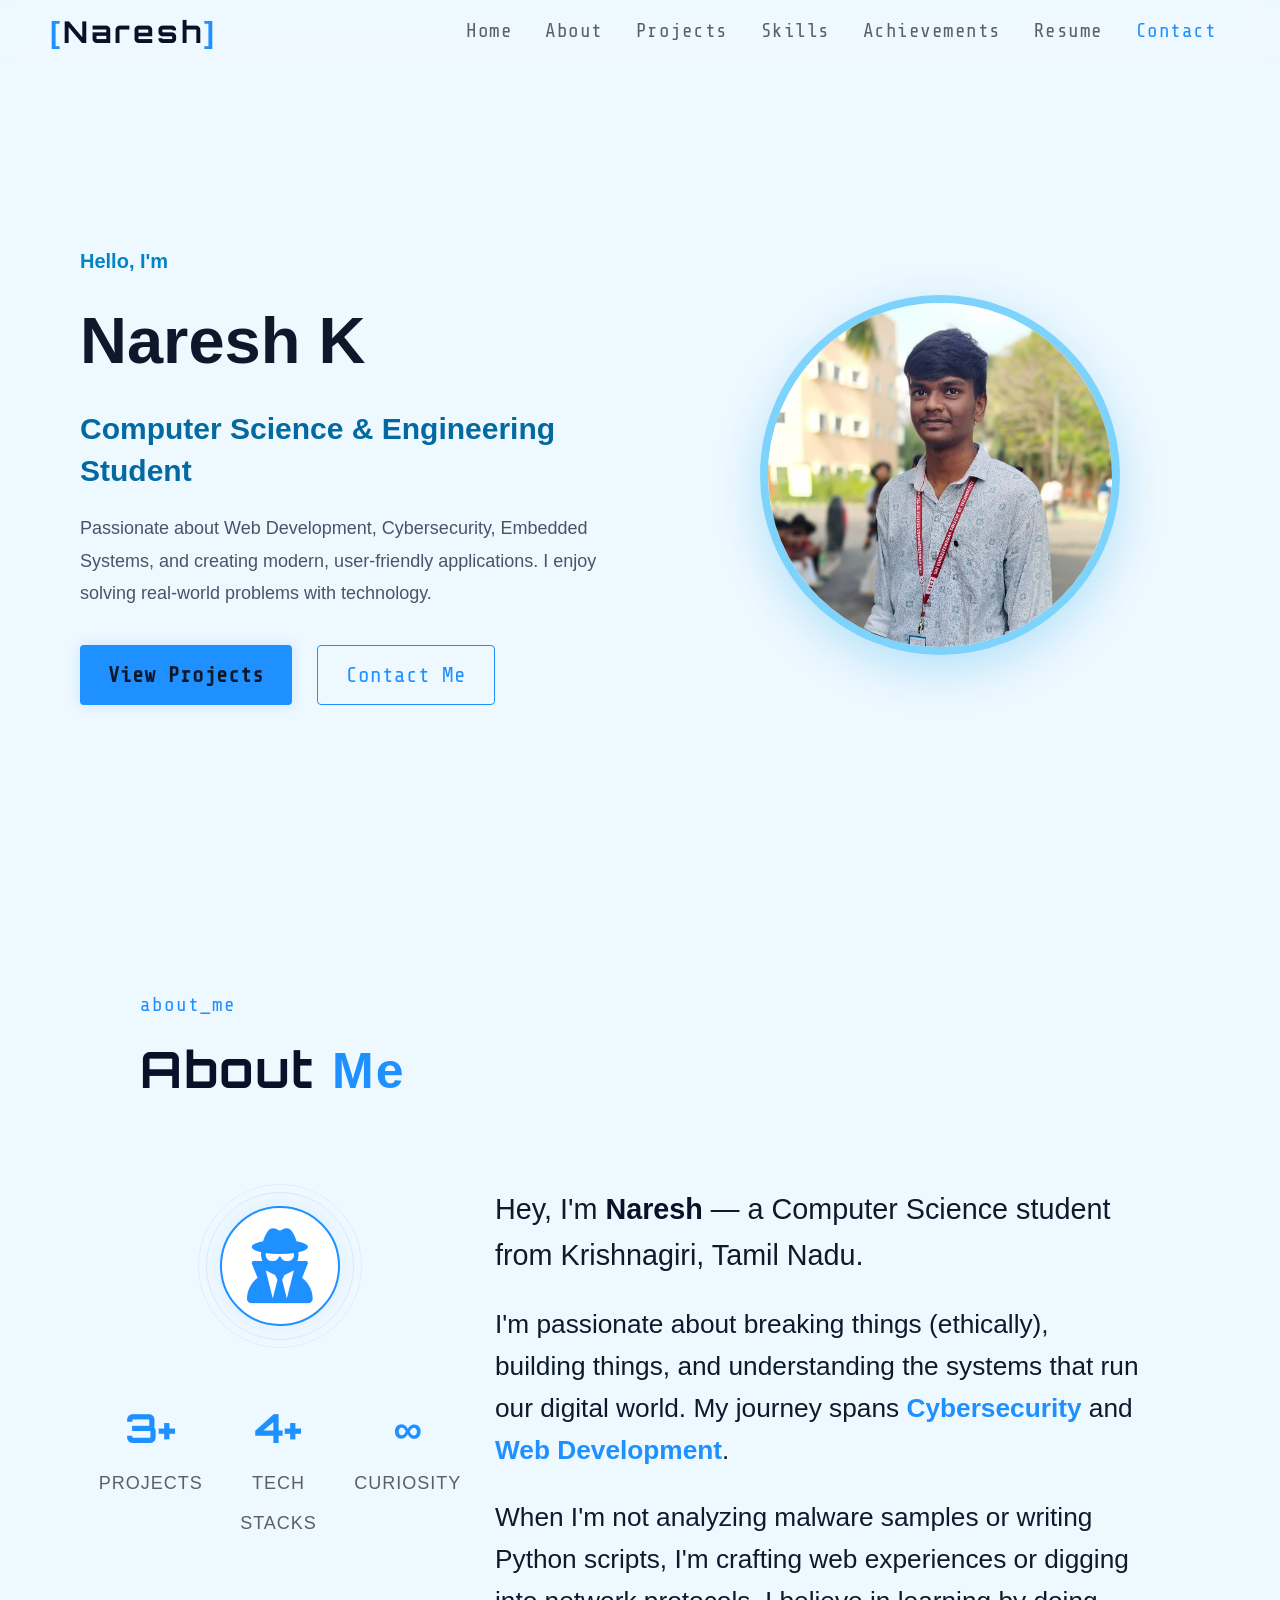
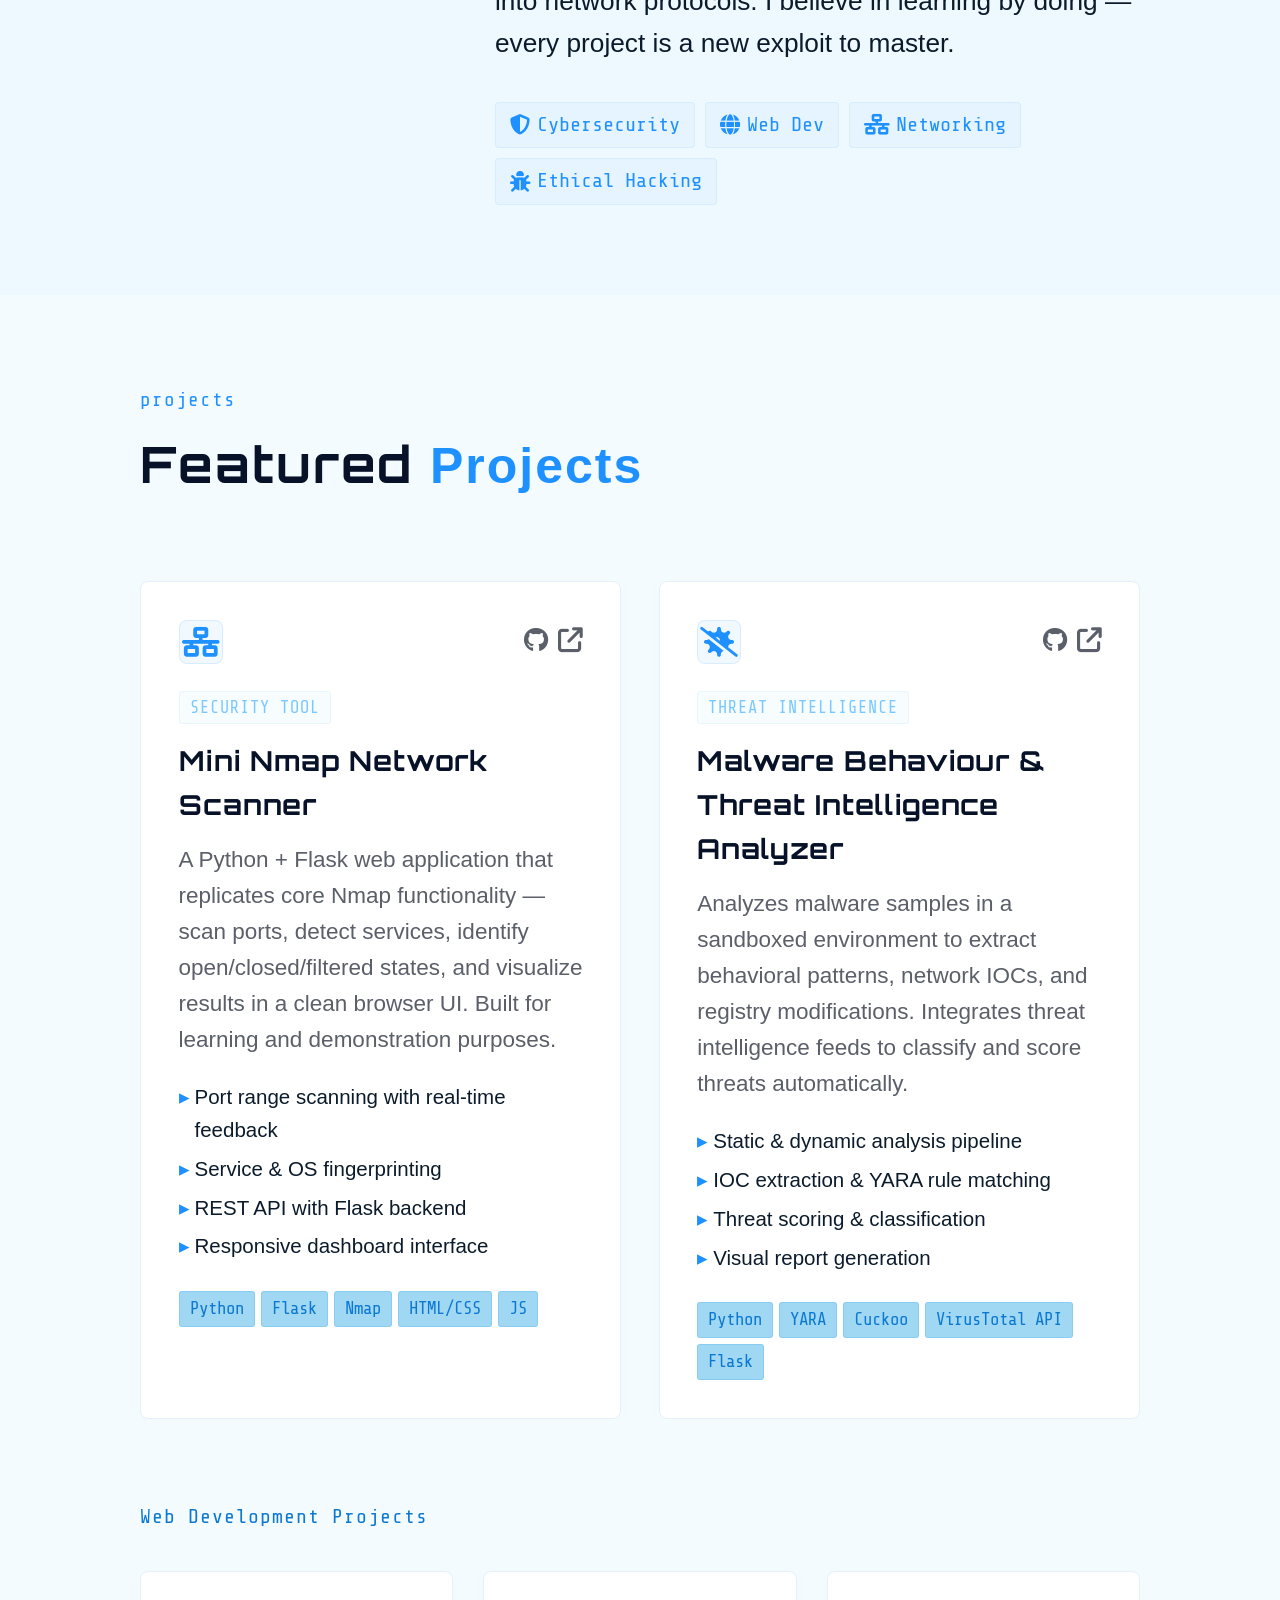
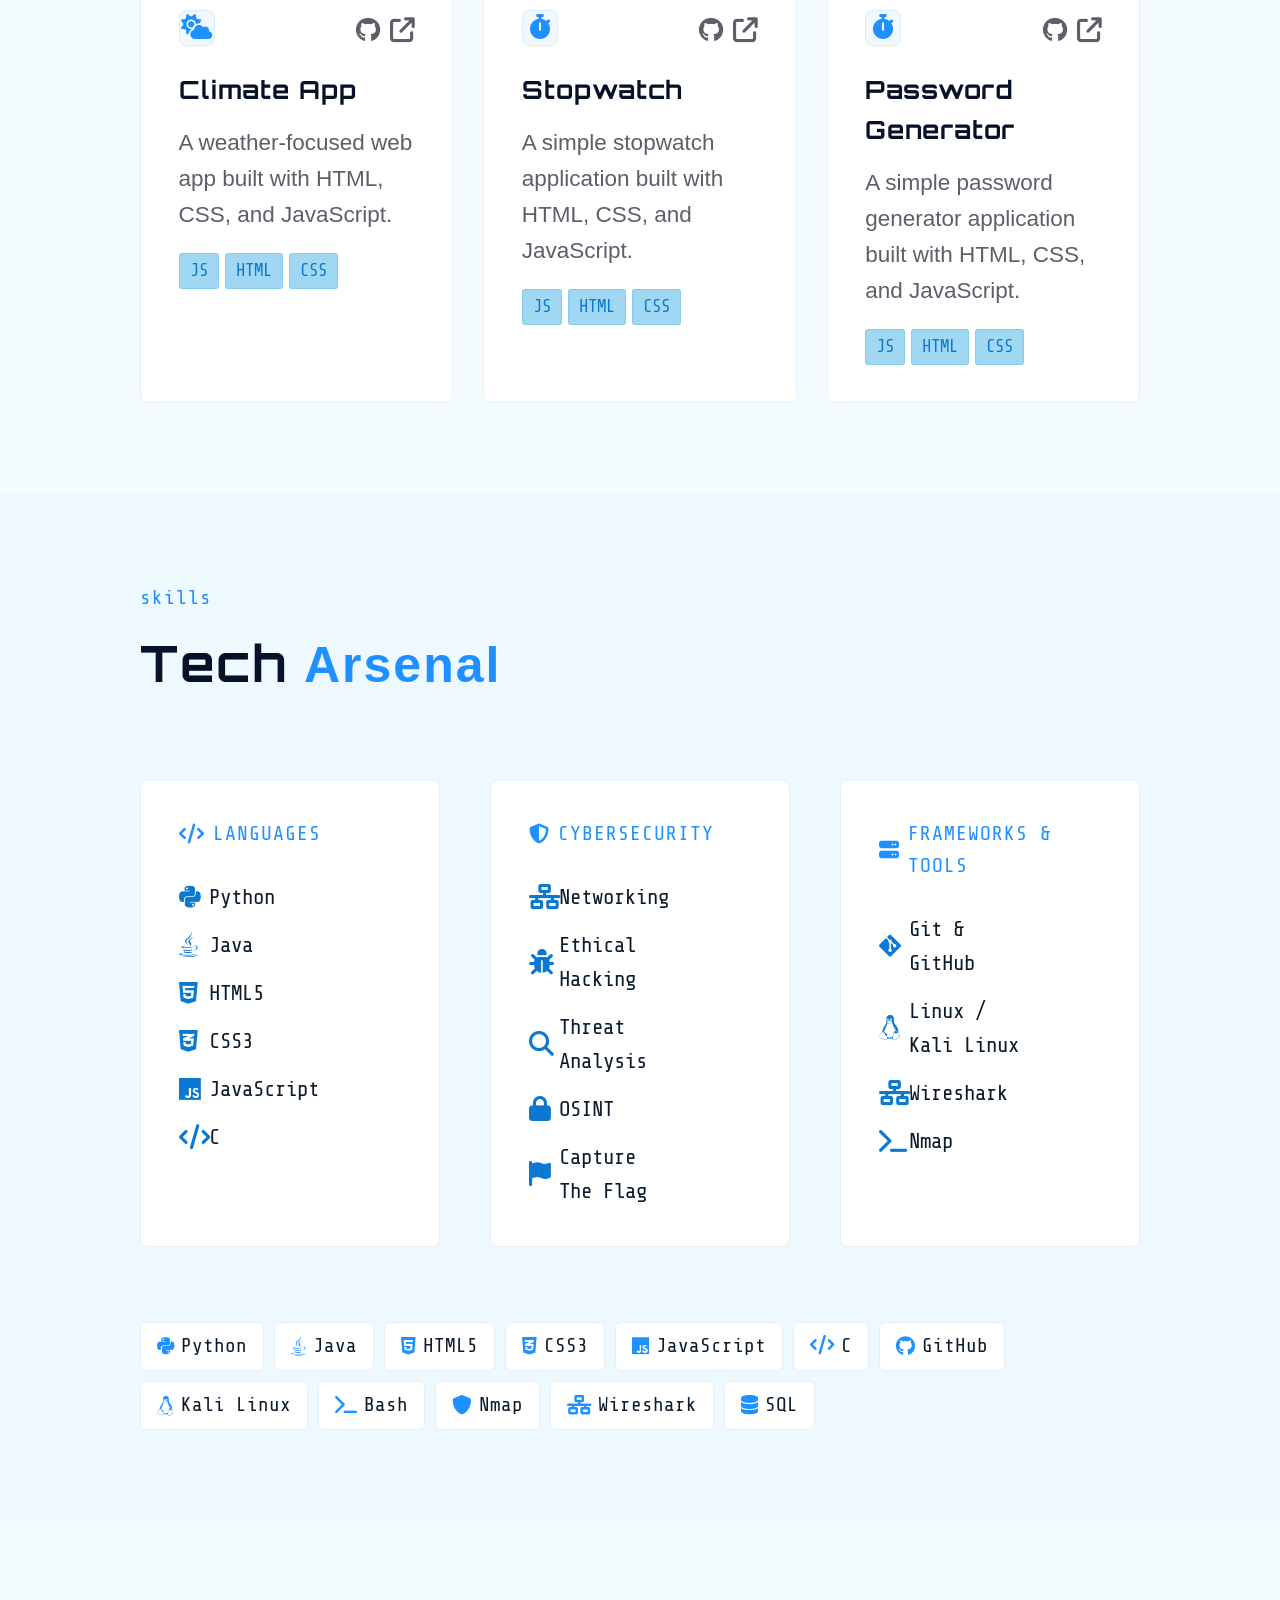
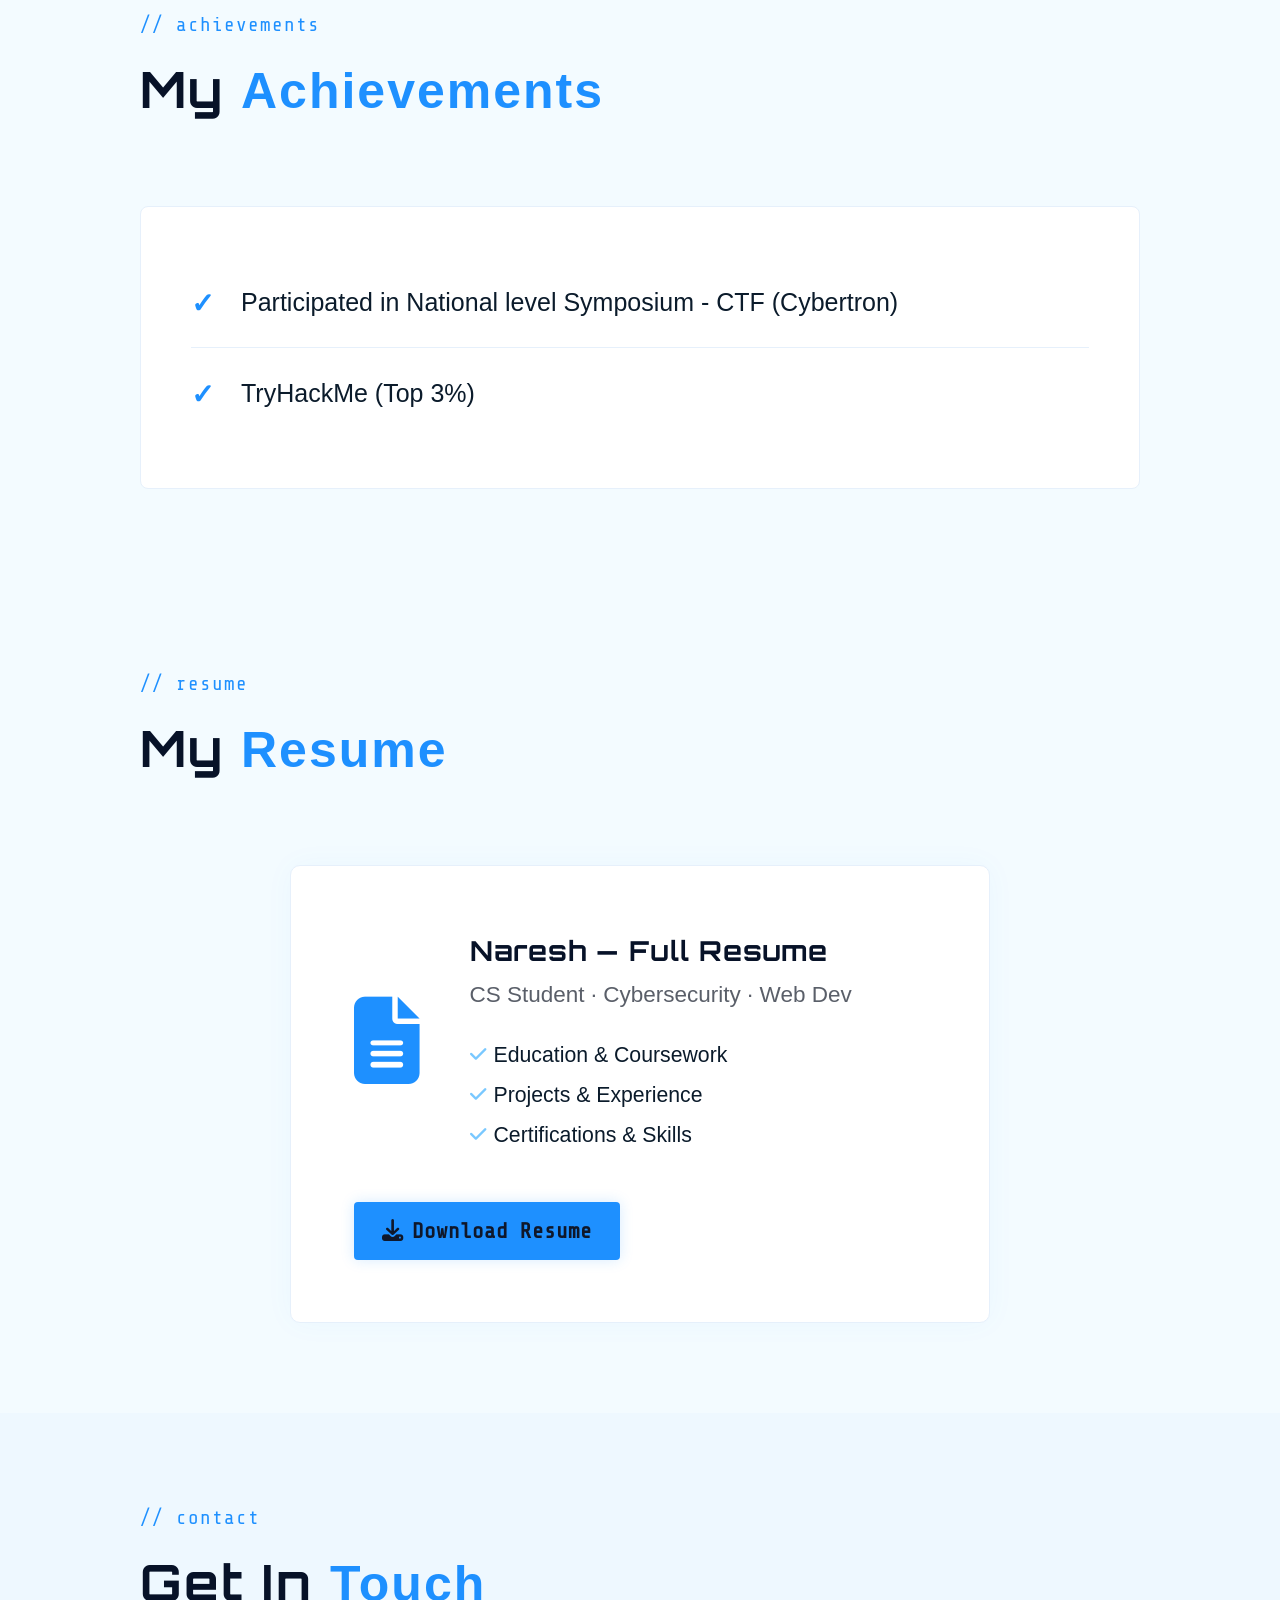
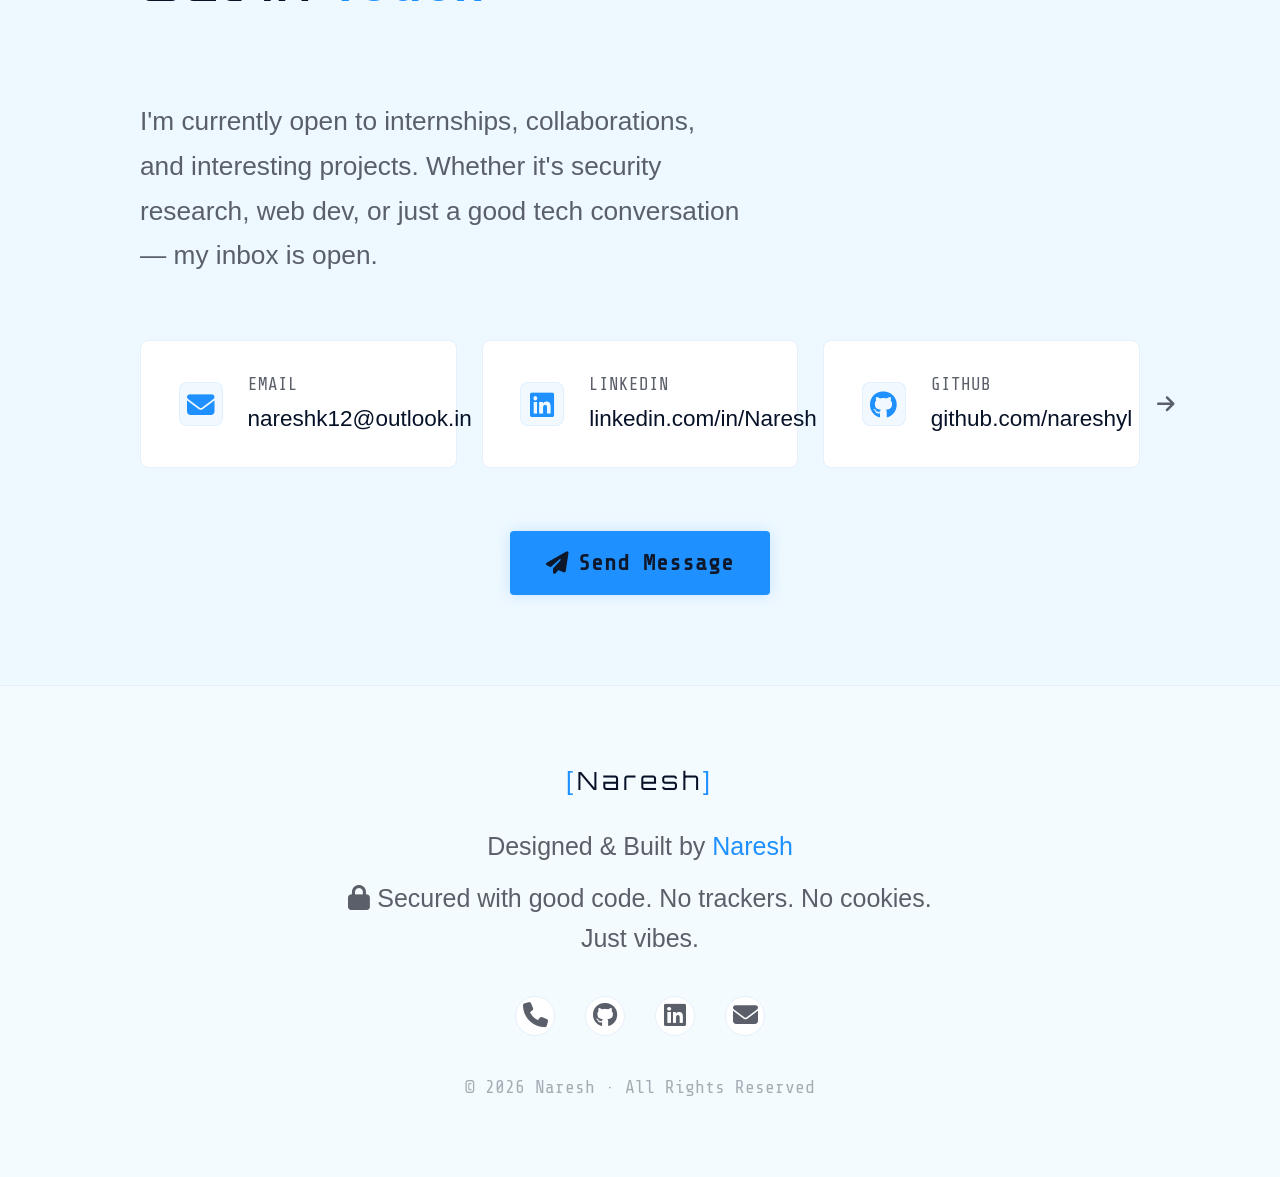
==== commit c74f3b46: "Update" ====
--- a/index.html
+++ b/index.html
@@ -44,7 +44,7 @@
         <h1>Naresh K</h1>
 
         <h2>
-            <span>Electrical & Electronics Engineering Student</span>
+            <span> Computer Science & Engineering Student</span>
         </h2>
 
         <p class="description">
@@ -63,7 +63,7 @@
     <div class="hero-image">
 
         <div class="profile-circle">
-            <img src="images/IMG_20240112_100808 (1).jpg" alt="Profile" shape ="oval">
+            <img src="images/img.jpg" alt="Profile" shape ="oval">
         </div>
 
     </div>
@@ -403,7 +403,7 @@
               <li><i class="fa fa-check"></i> Certifications & Skills</li>
             </ul>
           </div>
-          <a href="./NARESH%20K.pdf" class="btn-primary download-btn" download="Naresh-Resume.pdf">
+          <a href="Naresh_K_Resume.pdf" class="btn-primary download-btn" download="Naresh-Resume.pdf">
             <i class="fa fa-download"></i> Download Resume
           </a>
         </div>
